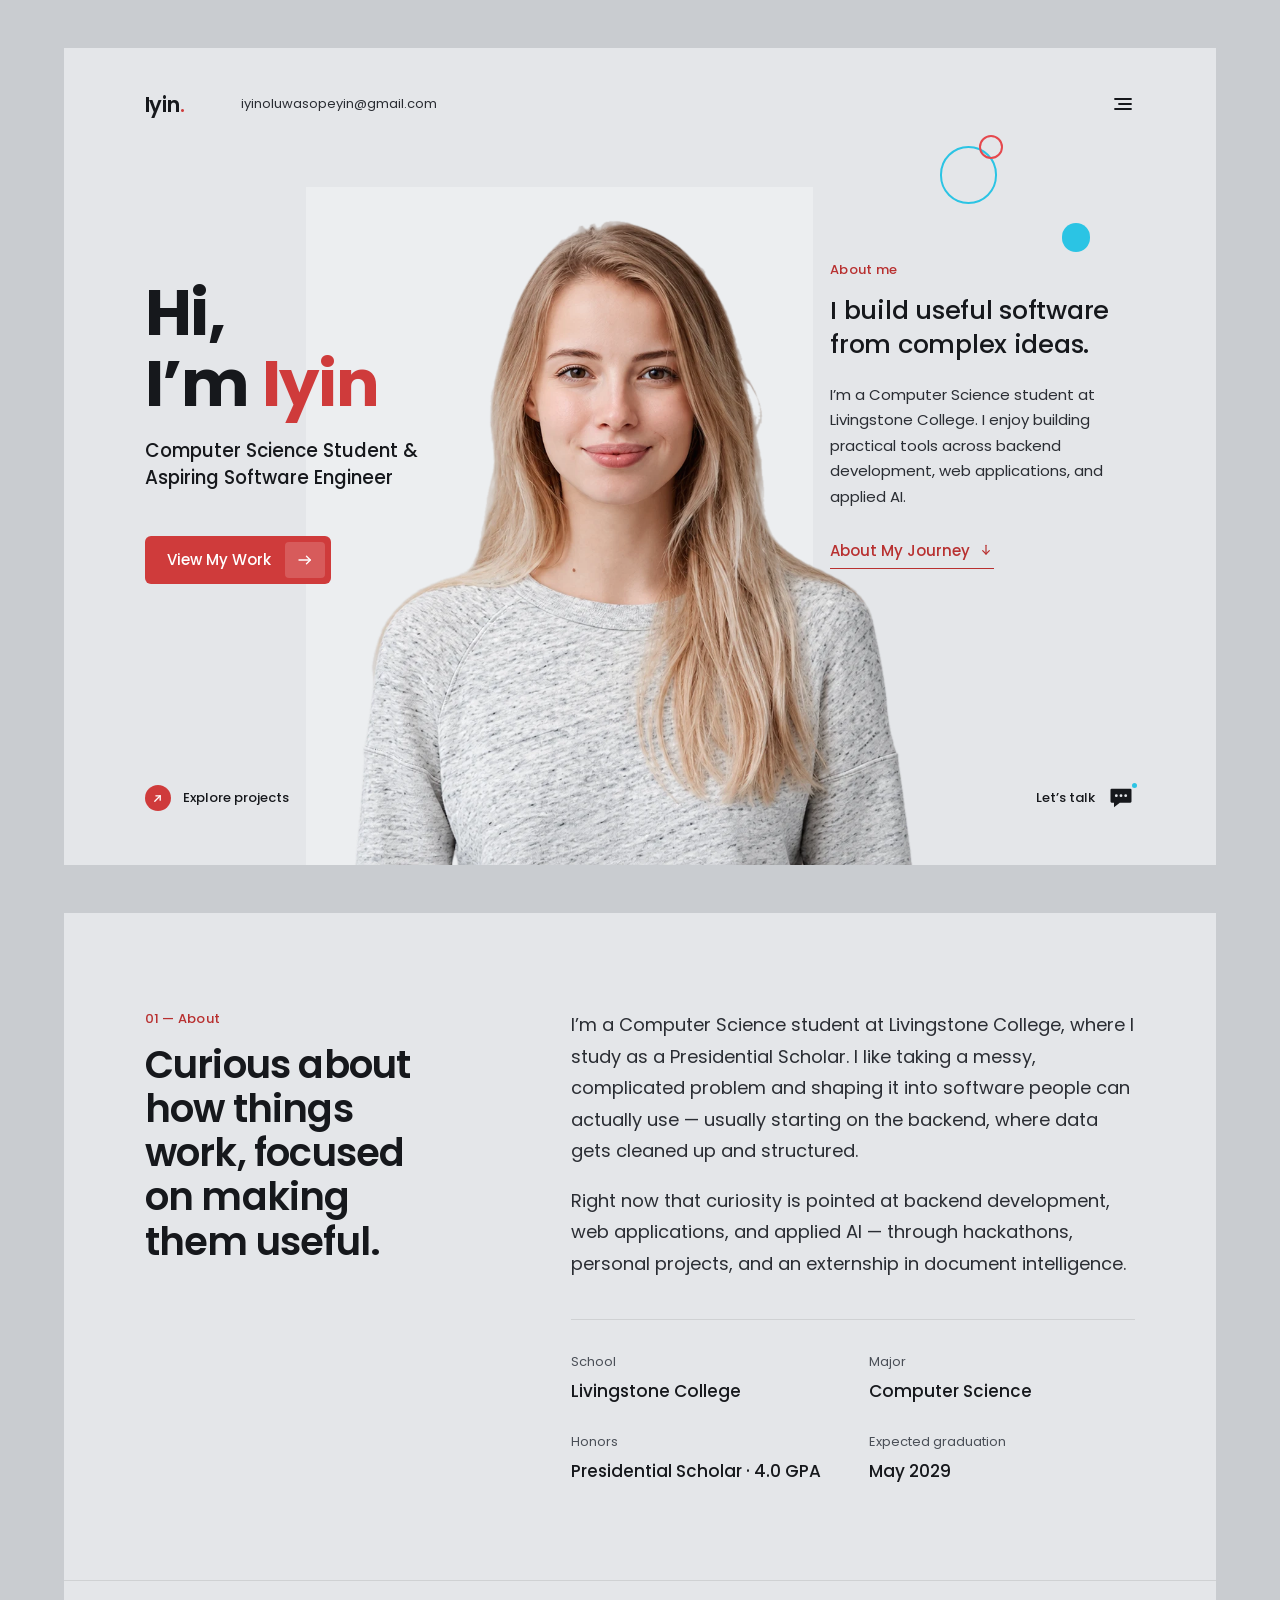
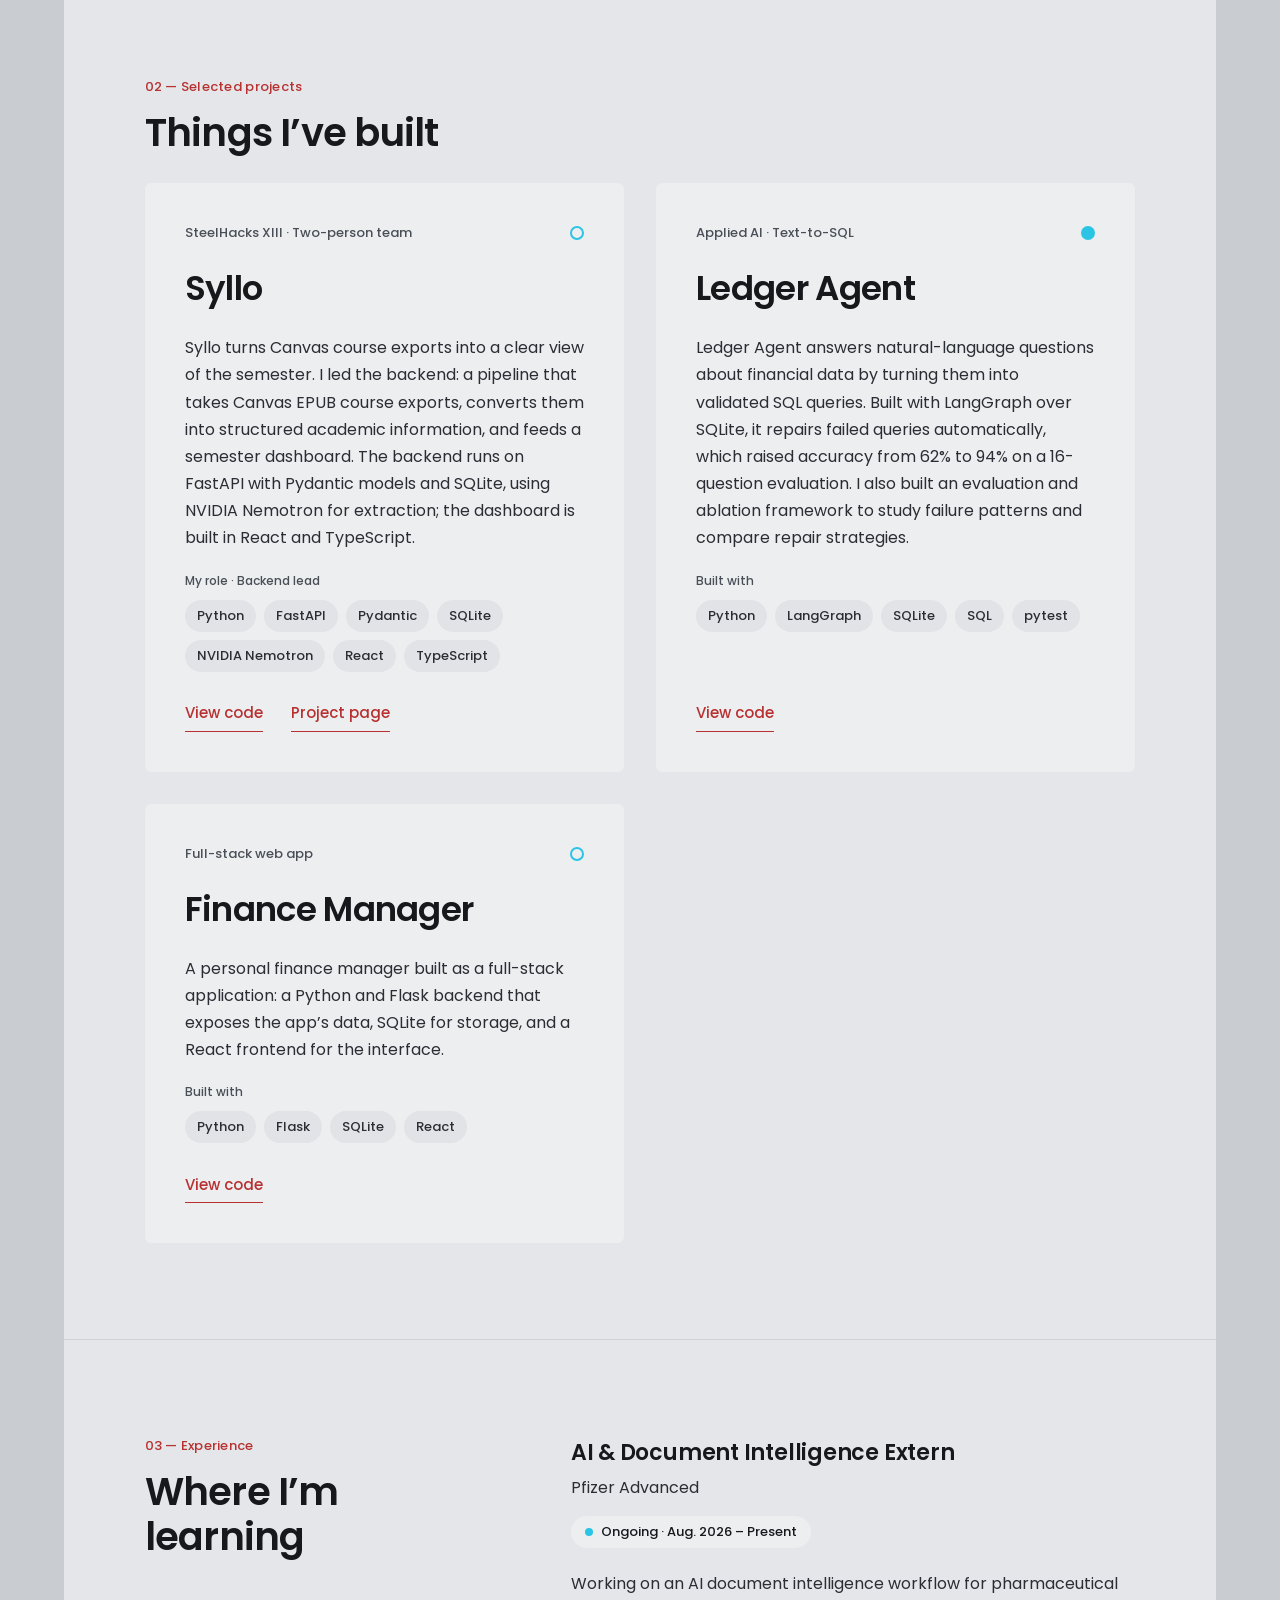
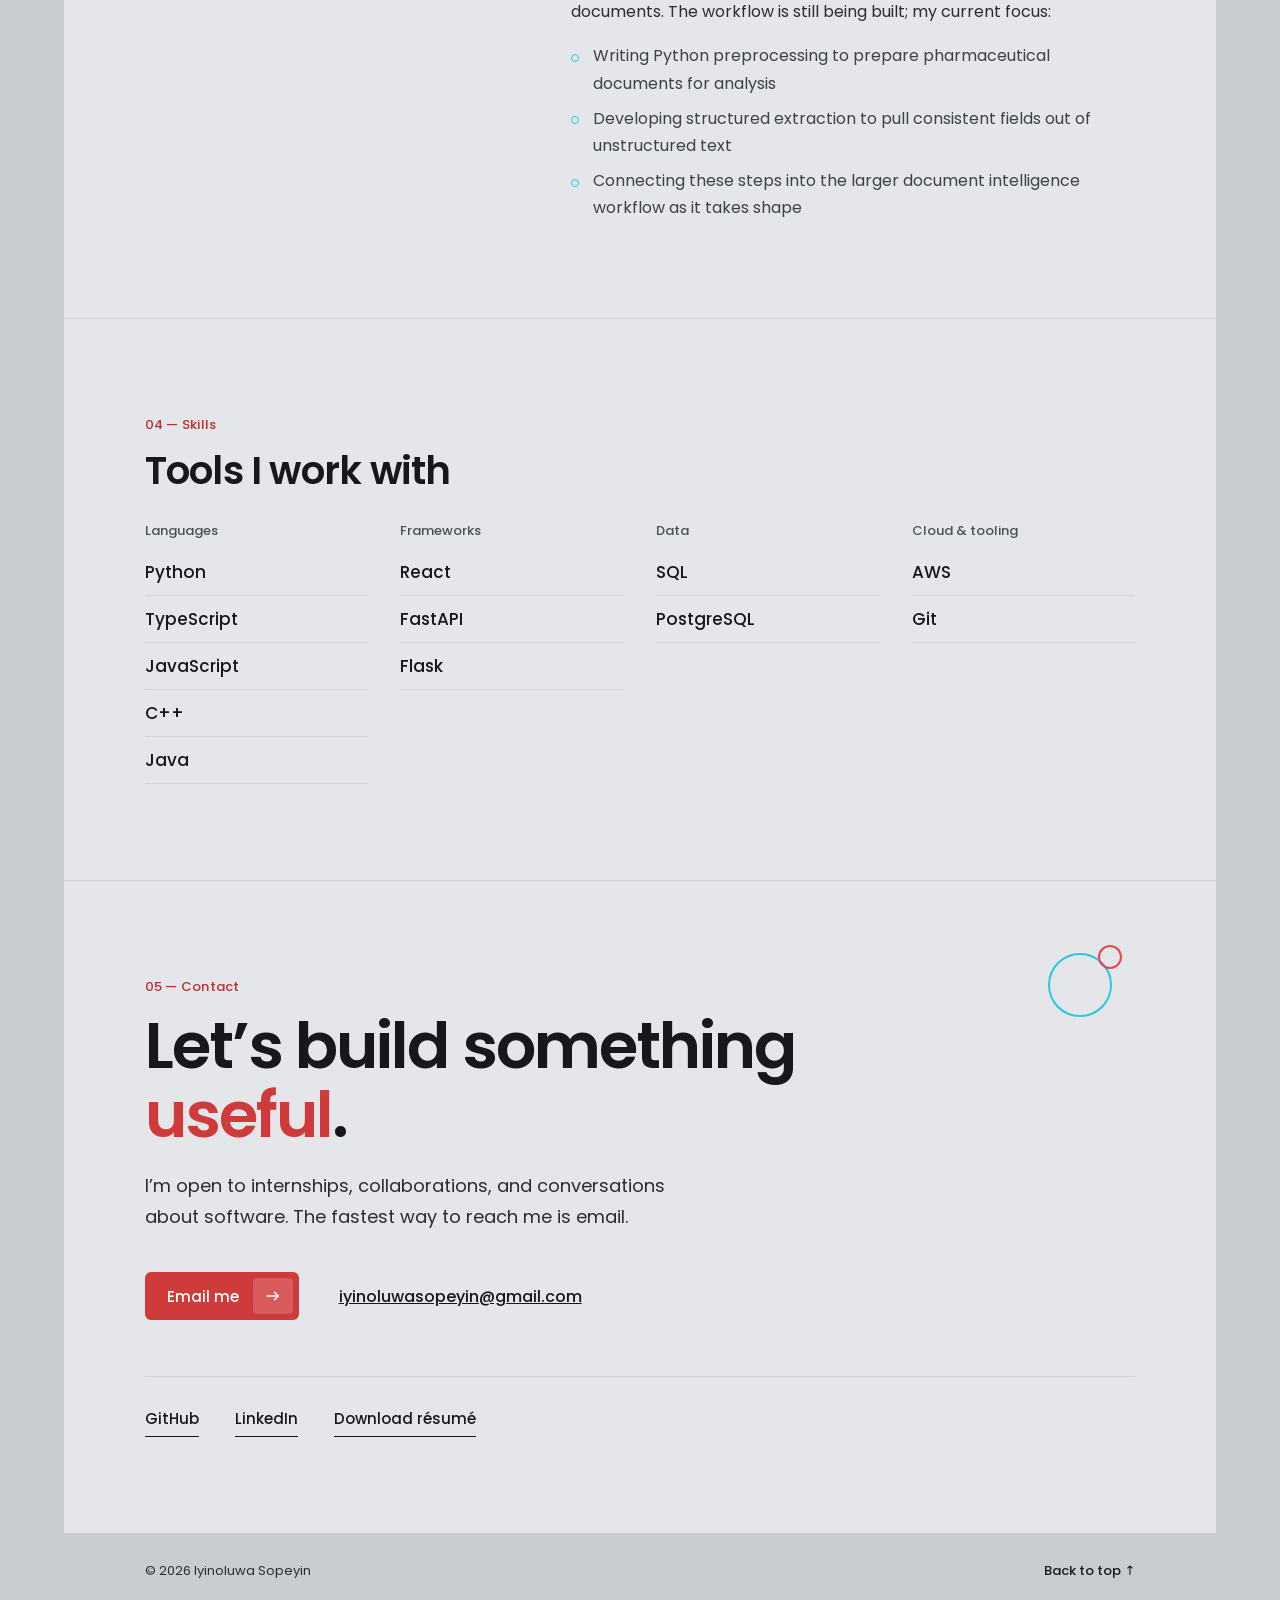
==== index.html @ 6eb04d96 "Add résumé, LinkedIn link and Ledger Agent project - Link the résumé download and LinkedIn profile -" ====
<!doctype html>
<html lang="en">
<head>
<meta charset="utf-8">
<meta name="viewport" content="width=device-width, initial-scale=1">
<title>Iyin Sopeyin — Portfolio</title>
<meta name="description" content="Iyin Sopeyin — Computer Science student and aspiring software engineer.">
<link rel="preconnect" href="https://fonts.googleapis.com">
<link rel="preconnect" href="https://fonts.gstatic.com" crossorigin>
<link href="https://fonts.googleapis.com/css2?family=Poppins:wght@400;500;600;700&amp;family=Playfair+Display:wght@700&amp;display=swap" rel="stylesheet">
<link rel="stylesheet" href="css/styles.css">
<script src="js/main.js" defer></script>
</head>
<body>
<div class="pf">

<header class="sheet hero" id="top">
  <div class="panel" aria-hidden="true"></div>
  <span class="deco d1" aria-hidden="true"></span>
  <span class="deco d2" aria-hidden="true"></span>
  <span class="deco d3" aria-hidden="true"></span>

  <nav class="topbar" aria-label="Primary">
    <a class="logo" href="#top">Iyin<span class="accent">.</span></a>
    <a class="email" href="mailto:iyinoluwasopeyin@gmail.com">iyinoluwasopeyin@gmail.com</a>
    <div class="spacer"></div>
    <button class="iconbtn" type="button" aria-label="Open menu" aria-expanded="false" aria-controls="site-menu">
      <svg class="icon-open" width="24" height="24" viewBox="0 0 24 24" fill="none" stroke="currentColor" stroke-width="1.8" stroke-linecap="round" aria-hidden="true"><path d="M4 7h16"></path><path d="M8 12h12"></path><path d="M4 17h16"></path></svg>
      <svg class="icon-close" hidden width="24" height="24" viewBox="0 0 24 24" fill="none" stroke="currentColor" stroke-width="1.8" stroke-linecap="round" aria-hidden="true"><path d="M6 6l12 12"></path><path d="M18 6L6 18"></path></svg>
    </button>
  </nav>

  <div class="menu" id="site-menu" hidden>
    <a href="#about">About <span class="menu-num">01</span></a>
    <a href="#projects">Projects <span class="menu-num">02</span></a>
    <a href="#experience">Experience <span class="menu-num">03</span></a>
    <a href="#skills">Skills <span class="menu-num">04</span></a>
    <a href="#contact">Contact <span class="menu-num">05</span></a>
  </div>

  <div class="h-left">
    <h1 class="greeting">
      <span>Hi,</span>
      <span>I’m <span class="accent">Iyin</span></span>
    </h1>
    <p class="tagline">Computer Science Student &amp; Aspiring Software Engineer</p>
    <a class="btn hero-cta" href="#projects">View My Work<span class="arr" aria-hidden="true"><svg width="18" height="18" viewBox="0 0 24 24" fill="none" stroke="currentColor" stroke-width="1.8" stroke-linecap="round" stroke-linejoin="round"><path d="M4 12h15"></path><path d="M14 7l5 5-5 5"></path></svg></span></a>
  </div>

  <div class="h-portrait">
    <img src="images/portrait.webp" alt="Portrait of Iyin Sopeyin, smiling, with long hair, wearing a light gray sweater" width="911" height="1053">
  </div>

  <div class="h-right">
    <p class="eyebrow">About me</p>
    <h2 class="intro-title">I build useful software from complex ideas.</h2>
    <p class="intro-text">I’m a Computer Science student at Livingstone College. I enjoy building practical tools across backend development, web applications, and applied AI.</p>
    <a class="tlink red intro-link" href="#about">About My Journey<svg width="16" height="16" viewBox="0 0 24 24" fill="none" stroke="currentColor" stroke-width="1.8" stroke-linecap="round" stroke-linejoin="round" aria-hidden="true"><path d="M12 5v13"></path><path d="M7 13l5 5 5-5"></path></svg></a>
  </div>

  <div class="h-foot">
    <a class="mini" href="#projects">
      <span class="mini-badge" aria-hidden="true"><svg width="13" height="13" viewBox="0 0 24 24" fill="none" stroke="currentColor" stroke-width="2.4" stroke-linecap="round" stroke-linejoin="round"><path d="M7 17L17 7"></path><path d="M9 7h8v8"></path></svg></span>
      <span class="lbl">Explore projects</span>
    </a>
    <a class="mini" href="#contact">
      <span class="lbl">Let’s talk</span>
      <span class="chat-icon" aria-hidden="true"><svg width="28" height="28" viewBox="0 0 24 24" fill="currentColor"><path d="M4 4h16a1 1 0 0 1 1 1v10a1 1 0 0 1-1 1h-9l-5 4v-4H4a1 1 0 0 1-1-1V5a1 1 0 0 1 1-1z"></path><circle cx="8" cy="10" r="1.2" fill="#E4E6E9"></circle><circle cx="12" cy="10" r="1.2" fill="#E4E6E9"></circle><circle cx="16" cy="10" r="1.2" fill="#E4E6E9"></circle></svg><span class="chat-dot"></span></span>
    </a>
  </div>
</header>

<main class="sheet content">

  <section class="sec" id="about" aria-labelledby="about-h">
    <div class="sec-head">
      <p class="eyebrow">01 — About</p>
      <h2 class="sec-title" id="about-h">Curious about how things work, focused on making them useful.</h2>
    </div>
    <div class="sec-body">
      <p class="lead">I’m a Computer Science student at Livingstone College, where I study as a Presidential Scholar. I like taking a messy, complicated problem and shaping it into software people can actually use — usually starting on the backend, where data gets cleaned up and structured.</p>
      <p class="lead">Right now that curiosity is pointed at backend development, web applications, and applied AI — through hackathons, personal projects, and an externship in document intelligence.</p>
      <div class="facts">
        <div>
          <p class="fact-label">School</p>
          <p class="fact-value">Livingstone College</p>
        </div>
        <div>
          <p class="fact-label">Major</p>
          <p class="fact-value">Computer Science</p>
        </div>
        <div>
          <p class="fact-label">Honors</p>
          <p class="fact-value">Presidential Scholar · 4.0 GPA</p>
        </div>
        <div>
          <p class="fact-label">Expected graduation</p>
          <p class="fact-value">May 2029</p>
        </div>
      </div>
    </div>
  </section>

  <section class="sec" id="projects" aria-labelledby="projects-h">
    <div class="sec-head">
      <p class="eyebrow">02 — Selected projects</p>
      <h2 class="sec-title" id="projects-h">Things I’ve built</h2>
    </div>
    <div class="sec-wide projects">
      <article class="proj">
        <div class="proj-meta">
          <p class="label">SteelHacks XIII · Two-person team</p>
          <span class="dot ring" aria-hidden="true"></span>
        </div>
        <h3 class="proj-title">Syllo</h3>
        <p class="proj-text">Syllo turns Canvas course exports into a clear view of the semester. I led the backend: a pipeline that takes Canvas EPUB course exports, converts them into structured academic information, and feeds a semester dashboard. The backend runs on FastAPI with Pydantic models and SQLite, using NVIDIA Nemotron for extraction; the dashboard is built in React and TypeScript.</p>
        <div>
          <p class="stack-label">My role · Backend lead</p>
          <ul class="stack" aria-label="Syllo tech stack">
            <li>Python</li><li>FastAPI</li><li>Pydantic</li><li>SQLite</li><li>NVIDIA Nemotron</li><li>React</li><li>TypeScript</li>
          </ul>
        </div>
        <div class="proj-links">
          <a class="tlink red" href="#add-syllo-repo-url">View code</a>
          <a class="tlink red" href="#add-syllo-demo-url">Project page</a>
        </div>
      </article>

      <article class="proj">
        <div class="proj-meta">
          <p class="label">Applied AI · Text-to-SQL</p>
          <span class="dot fill" aria-hidden="true"></span>
        </div>
        <h3 class="proj-title">Ledger Agent</h3>
        <p class="proj-text">Ledger Agent answers natural-language questions about financial data by turning them into validated SQL queries. Built with LangGraph over SQLite, it repairs failed queries automatically, which raised accuracy from 62% to 94% on a 16-question evaluation. I also built an evaluation and ablation framework to study failure patterns and compare repair strategies.</p>
        <div>
          <p class="stack-label">Built with</p>
          <ul class="stack" aria-label="Ledger Agent tech stack">
            <li>Python</li><li>LangGraph</li><li>SQLite</li><li>SQL</li><li>pytest</li>
          </ul>
        </div>
        <div class="proj-links">
          <a class="tlink red" href="https://github.com/IyinoluwaS/ledger-agent">View code</a>
        </div>
      </article>

      <article class="proj">
        <div class="proj-meta">
          <p class="label">Full-stack web app</p>
          <span class="dot ring" aria-hidden="true"></span>
        </div>
        <h3 class="proj-title">Finance Manager</h3>
        <p class="proj-text">A personal finance manager built as a full-stack application: a Python and Flask backend that exposes the app’s data, SQLite for storage, and a React frontend for the interface.</p>
        <div>
          <p class="stack-label">Built with</p>
          <ul class="stack" aria-label="Finance Manager tech stack">
            <li>Python</li><li>Flask</li><li>SQLite</li><li>React</li>
          </ul>
        </div>
        <div class="proj-links">
          <a class="tlink red" href="#add-finance-repo-url">View code</a>
        </div>
      </article>
    </div>
  </section>

  <section class="sec" id="experience" aria-labelledby="xp-h">
    <div class="sec-head">
      <p class="eyebrow">03 — Experience</p>
      <h2 class="sec-title" id="xp-h">Where I’m learning</h2>
    </div>
    <div class="sec-body">
      <div class="job">
        <div>
          <h3 class="job-title">AI &amp; Document Intelligence Extern</h3>
          <p class="job-company">Pfizer Advanced</p>
        </div>
        <p class="status"><span class="status-dot" aria-hidden="true"></span>Ongoing · Aug. 2026 – Present</p>
      </div>
      <p class="job-text">Working on an AI document intelligence workflow for pharmaceutical documents. The workflow is still being built; my current focus:</p>
      <ul class="xp">
        <li>Writing Python preprocessing to prepare pharmaceutical documents for analysis</li>
        <li>Developing structured extraction to pull consistent fields out of unstructured text</li>
        <li>Connecting these steps into the larger document intelligence workflow as it takes shape</li>
      </ul>
    </div>
  </section>

  <section class="sec" id="skills" aria-labelledby="skills-h">
    <div class="sec-head">
      <p class="eyebrow">04 — Skills</p>
      <h2 class="sec-title" id="skills-h">Tools I work with</h2>
    </div>
    <div class="sec-wide skills">
      <div>
        <p class="label">Languages</p>
        <ul><li>Python</li><li>TypeScript</li><li>JavaScript</li><li>C++</li><li>Java</li></ul>
      </div>
      <div>
        <p class="label">Frameworks</p>
        <ul><li>React</li><li>FastAPI</li><li>Flask</li></ul>
      </div>
      <div>
        <p class="label">Data</p>
        <ul><li>SQL</li><li>PostgreSQL</li></ul>
      </div>
      <div>
        <p class="label">Cloud &amp; tooling</p>
        <ul><li>AWS</li><li>Git</li></ul>
      </div>
    </div>
  </section>

  <section class="sec contact" id="contact" aria-labelledby="contact-h">
    <span class="contact-ring" aria-hidden="true"></span>
    <span class="contact-ring-small" aria-hidden="true"></span>
    <div class="sec-wide">
      <p class="eyebrow">05 — Contact</p>
      <h2 class="contact-title" id="contact-h">Let’s build something <span class="accent">useful</span>.</h2>
      <p class="contact-text">I’m open to internships, collaborations, and conversations about software. The fastest way to reach me is email.</p>
      <div class="contact-actions">
        <a class="btn" href="mailto:iyinoluwasopeyin@gmail.com">Email me<span class="arr" aria-hidden="true"><svg width="18" height="18" viewBox="0 0 24 24" fill="none" stroke="currentColor" stroke-width="1.8" stroke-linecap="round" stroke-linejoin="round"><path d="M4 12h15"></path><path d="M14 7l5 5-5 5"></path></svg></span></a>
        <a class="contact-email" href="mailto:iyinoluwasopeyin@gmail.com">iyinoluwasopeyin@gmail.com</a>
      </div>
      <div class="socials">
        <a class="tlink" href="https://github.com/IyinoluwaS">GitHub</a>
        <a class="tlink" href="https://www.linkedin.com/in/iyinoluwa-sopeyin/">LinkedIn</a>
        <a class="tlink" href="files/Iyinoluwa-Sopeyin-Resume.pdf" download="Iyinoluwa-Sopeyin-Resume.pdf">Download résumé</a>
      </div>
    </div>
  </section>
</main>

<footer class="site-footer">
  <p>© 2026 Iyinoluwa Sopeyin</p>
  <a href="#top">Back to top ↑</a>
</footer>

</div>
</body>
</html>
---- css/styles.css ----
/* ==========================================================================
   Colors
   ========================================================================== */
:root{
  --ink:#16181C;          /* headings, main text */
  --ink-soft:#2A2D33;     /* body copy */
  --ink-xp:#3D4148;       /* experience bullet text */
  --muted:#4A4F57;        /* small labels */
  --faint:#6A6F77;        /* menu numbers */
  --accent:#CF3B3B;       /* buttons, highlighted words */
  --accent-dark:#B83030;  /* text links, eyebrows, focus ring */
  --cyan:#2BC4E4;         /* decorative circles */
  --coral:#E5484D;        /* decorative circles */
  --page:#C9CCD0;         /* behind the sheets */
  --sheet:#E4E6E9;        /* main card background */
  --panel:#ECEEF0;        /* project cards, hero panel */
  --menu-bg:#F5F6F7;
  --chip:#E1E3E6;
  --line:rgba(22,24,28,.1);
}

/* ==========================================================================
   Base
   ========================================================================== */
body{margin:0;background:var(--page)}
html{scroll-behavior:smooth}
*,*::before,*::after{box-sizing:border-box}
a{color:var(--ink)}
a:hover{color:var(--accent-dark)}
:focus-visible{outline:2px solid var(--accent-dark);outline-offset:4px;border-radius:2px}
[id]{scroll-margin-top:24px}
h1,h2,h3,p,ul{margin:0}
ul{padding:0;list-style:none}
[hidden]{display:none !important}

.pf{font-family:'Poppins',system-ui,sans-serif;color:var(--ink);padding:48px 64px 64px;-webkit-font-smoothing:antialiased}
.sheet{background:var(--sheet);max-width:1440px;margin:0 auto}
.accent{color:var(--accent)}

/* ==========================================================================
   Hero
   ========================================================================== */
.hero{position:relative;overflow:hidden;aspect-ratio:1.41/1;min-height:700px;max-height:900px}
.topbar{position:absolute;top:0;left:0;right:0;z-index:4;display:flex;align-items:center;gap:56px;padding:34px 7% 0}
.logo{text-decoration:none;font-size:21px;font-weight:600;letter-spacing:-0.01em;color:var(--ink)}
.email{font-size:13px;text-decoration:none;color:var(--ink-soft)}
.spacer{flex-grow:1}
.panel{position:absolute;left:21%;width:44%;top:17%;bottom:0;background:var(--panel)}
.h-left{position:absolute;left:7%;top:28%;width:27%;z-index:2}
.h-portrait{position:absolute;bottom:0;left:47.5%;transform:translateX(-46%);height:79%;aspect-ratio:911/1053;z-index:1}
.h-portrait img{display:block;width:100%;height:100%;object-fit:contain;object-position:bottom}
.h-right{position:absolute;left:66.5%;top:26%;width:26.5%;z-index:2}
.h-foot{position:absolute;left:7%;right:7%;bottom:5.5%;z-index:3;display:flex;justify-content:space-between;align-items:center;pointer-events:none}
.h-foot a{pointer-events:auto}
.deco{position:absolute;border-radius:50%;pointer-events:none}
.d1{left:76%;top:12%;width:5%;aspect-ratio:1;border:2px solid var(--cyan)}
.d2{left:79.4%;top:10.6%;width:2.1%;aspect-ratio:1;border:2px solid var(--coral)}
.d3{left:86.6%;top:21.4%;width:2.5%;aspect-ratio:1;background:var(--cyan)}

.greeting{font-family:'Poppins',system-ui,sans-serif;font-weight:700;font-size:clamp(46px,5vw,72px);line-height:1.12;letter-spacing:-0.02em;color:var(--ink)}
.greeting > span{display:block}
.tagline{margin-top:18px;font-size:clamp(17px,1.45vw,21px);font-weight:500;line-height:1.45;color:var(--ink);max-width:340px}
.hero-cta{margin-top:44px}
.intro-title{margin-top:14px;font-size:clamp(22px,2vw,28px);font-weight:500;line-height:1.32;letter-spacing:-0.01em;color:var(--ink)}
.intro-text{margin-top:20px;font-size:15px;line-height:1.7;color:var(--ink-soft)}
.intro-link{margin-top:28px}

/* "Explore projects" / "Let's talk" icons */
.mini-badge{display:inline-flex;align-items:center;justify-content:center;width:26px;height:26px;border-radius:50%;background:var(--accent);color:#FFFFFF}
.chat-icon{position:relative;display:inline-flex;color:var(--ink)}
.chat-dot{position:absolute;top:-3px;right:-4px;width:9px;height:9px;border-radius:50%;background:var(--cyan);border:2px solid var(--sheet)}

/* ==========================================================================
   Buttons and links
   ========================================================================== */
.btn{display:inline-flex;align-items:center;gap:14px;text-decoration:none;color:#FFFFFF;background:var(--accent);border-radius:6px;padding:6px 6px 6px 22px;min-height:48px;font-weight:500;font-size:15px;transition:background-color .2s ease,transform .2s ease}
.btn:hover{color:#FFFFFF;filter:brightness(.92)}
.btn .arr{display:inline-flex;align-items:center;justify-content:center;width:40px;height:36px;border-radius:4px;background:rgba(255,255,255,.16);transition:transform .2s ease}
.btn:hover .arr{transform:translateX(3px)}
.tlink{display:inline-flex;align-items:center;gap:8px;text-decoration:none;font-weight:500;font-size:15px;padding-bottom:5px;border-bottom:1.5px solid currentColor;min-height:32px}
.tlink:hover{color:var(--ink)}
.tlink.red,.tlink.red:hover{color:var(--accent-dark)}
.mini{display:inline-flex;align-items:center;gap:12px;text-decoration:none;font-size:13px;font-weight:500;min-height:44px}
.mini:hover .lbl{text-decoration:underline;text-underline-offset:4px}

/* ==========================================================================
   Menu
   ========================================================================== */
.iconbtn{display:inline-flex;align-items:center;justify-content:center;width:44px;height:44px;margin-right:-10px;border:0;background:transparent;color:var(--ink);cursor:pointer;border-radius:4px}
.iconbtn:hover{background:rgba(22,24,28,.06)}
.menu{position:absolute;z-index:6;top:84px;right:7%;width:248px;background:var(--menu-bg);border-radius:8px;box-shadow:0 18px 40px -18px rgba(22,24,28,.35);padding:12px}
.menu a{display:flex;justify-content:space-between;align-items:center;padding:11px 12px;border-radius:5px;text-decoration:none;font-size:15px;font-weight:500}
.menu a:hover{background:var(--sheet);color:var(--ink)}
.menu-num{font-size:12px;color:var(--faint)}

/* ==========================================================================
   Sections
   ========================================================================== */
.content{margin-top:48px}
.sec{display:grid;grid-template-columns:repeat(12,minmax(0,1fr));column-gap:32px;row-gap:28px;padding:96px 7%;border-top:1px solid var(--line)}
.sec:first-child{border-top:0}
.sec-head{grid-column:1 / span 4}
.sec-body{grid-column:6 / span 7}
.sec-wide{grid-column:1 / -1}
.eyebrow{font-size:13px;font-weight:500;letter-spacing:.02em;color:var(--accent-dark)}
.sec-title{margin-top:14px;font-size:clamp(30px,3vw,42px);font-weight:600;line-height:1.15;letter-spacing:-0.02em}
.label{font-size:13px;font-weight:500;color:var(--muted)}
.lead{font-size:18px;line-height:1.75;color:var(--ink-soft)}
.lead + .lead{margin-top:18px}
.dot{width:14px;height:14px;border-radius:50%}
.dot.ring{border:2px solid var(--cyan)}
.dot.fill{background:var(--cyan)}

/* About */
.facts{display:grid;grid-template-columns:repeat(2,minmax(0,1fr));gap:28px 32px;margin-top:40px;padding-top:32px;border-top:1px solid var(--line)}
.fact-label{font-size:13px;color:var(--muted)}
.fact-value{margin-top:6px;font-size:17px;font-weight:500}

/* Projects */
.projects{display:grid;grid-template-columns:repeat(2,minmax(0,1fr));gap:32px}
.proj{background:var(--panel);border-radius:6px;padding:40px;display:flex;flex-direction:column;gap:20px}
.proj-meta{display:flex;justify-content:space-between;align-items:center;gap:16px}
.proj-title{font-size:34px;font-weight:600;letter-spacing:-0.02em}
.proj-text{font-size:16px;line-height:1.7;color:var(--ink-soft)}
.stack-label{font-size:12px;font-weight:500;color:var(--muted);margin-bottom:10px}
.stack{display:flex;flex-wrap:wrap;gap:8px}
.stack li{font-size:13px;font-weight:500;padding:6px 12px;border-radius:999px;background:var(--chip);color:var(--ink-soft)}
.proj-links{display:flex;gap:28px;flex-wrap:wrap;margin-top:auto;padding-top:8px}

/* Experience */
.job{display:flex;justify-content:space-between;align-items:flex-start;gap:16px;flex-wrap:wrap}
.job-title{font-size:22px;font-weight:600;letter-spacing:-0.01em}
.job-company{margin-top:6px;font-size:16px;color:var(--ink-soft)}
.status{display:inline-flex;align-items:center;gap:8px;font-size:13px;font-weight:500;color:var(--ink);background:var(--panel);padding:6px 14px;border-radius:999px}
.status-dot{width:8px;height:8px;border-radius:50%;background:var(--cyan)}
.job-text{margin-top:22px;font-size:16px;line-height:1.75;color:var(--ink-soft)}
.xp{margin-top:16px;display:flex;flex-direction:column;gap:8px}
.xp li{position:relative;padding-left:22px;font-size:16px;line-height:1.7;color:var(--ink-xp)}
.xp li::before{content:'';position:absolute;left:0;top:.72em;width:8px;height:8px;border-radius:50%;border:1.5px solid var(--cyan)}

/* Skills */
.skills{display:grid;grid-template-columns:repeat(4,minmax(0,1fr));gap:32px}
.skills .label{margin-bottom:8px}
.skills li{font-size:17px;font-weight:500;padding:10px 0;border-bottom:1px solid rgba(22,24,28,.08)}

/* Contact */
.contact{position:relative;overflow:hidden}
.contact-ring{position:absolute;right:9%;top:72px;width:64px;height:64px;border-radius:50%;border:2px solid var(--cyan)}
.contact-ring-small{position:absolute;right:8.2%;top:64px;width:24px;height:24px;border-radius:50%;border:2px solid var(--coral)}
.contact-title{margin-top:14px;font-size:clamp(36px,5vw,68px);font-weight:600;line-height:1.08;letter-spacing:-0.03em;max-width:820px}
.contact-text{margin-top:22px;font-size:18px;line-height:1.7;color:var(--ink-soft);max-width:560px}
.contact-actions{display:flex;flex-wrap:wrap;align-items:center;gap:20px 40px;margin-top:40px}
.contact-email{font-size:16px;font-weight:500}
.socials{display:flex;flex-wrap:wrap;gap:12px 36px;margin-top:56px;padding-top:28px;border-top:1px solid var(--line)}

/* Footer */
.site-footer{max-width:1440px;margin:0 auto;padding:28px 7% 0;display:flex;justify-content:space-between;flex-wrap:wrap;gap:12px;font-size:13px;color:var(--ink-soft)}
.site-footer a{text-decoration:none;font-weight:500}

/* ==========================================================================
   Reduced motion
   ========================================================================== */
@media (prefers-reduced-motion: reduce){
  html{scroll-behavior:auto}
  .btn,.btn .arr{transition:none}
  .btn:hover .arr{transform:none}
}

/* ==========================================================================
   Tablet and below
   ========================================================================== */
@media (max-width: 1023px){
  .pf{padding:24px 24px 40px}
  .hero{aspect-ratio:auto;min-height:0;max-height:none;display:flex;flex-direction:column;padding:0 6% 32px}
  .topbar{position:relative;padding:26px 0 0;gap:24px}
  .panel{display:none}
  .h-left,.h-right{position:relative;left:auto;top:auto;width:auto}
  .h-left{margin-top:56px;max-width:520px}
  .h-portrait{position:relative;left:auto;bottom:auto;transform:none;height:auto;width:min(100%,460px);margin:44px auto 0;padding-top:24px}
  .h-portrait::before{content:'';position:absolute;inset:14% 4% 0 4%;background:var(--panel);z-index:-1}
  .h-portrait img{height:auto}
  .h-right{margin-top:40px;max-width:520px}
  .h-foot{position:relative;left:auto;right:auto;bottom:auto;margin-top:40px;padding-top:12px;border-top:1px solid var(--line)}
  .d1{left:auto;right:12%;top:118px;width:46px}
  .d2{left:auto;right:10%;top:110px;width:18px}
  .d3{left:auto;right:6%;top:190px;width:20px}
  .menu{top:76px;right:6%}
  .sec{padding:72px 6%;column-gap:0}
  .sec-head,.sec-body{grid-column:1 / -1}
  .projects{grid-template-columns:minmax(0,1fr)}
  .skills{grid-template-columns:repeat(2,minmax(0,1fr))}
}

/* ==========================================================================
   Phone
   ========================================================================== */
@media (max-width: 560px){
  .pf{padding:12px 12px 28px}
  .hero{padding:0 20px 24px}
  .topbar .email{display:none}
  .h-left{margin-top:44px}
  .proj{padding:28px 22px}
  .facts{grid-template-columns:minmax(0,1fr)}
  .skills{grid-template-columns:minmax(0,1fr)}
  .sec{padding:60px 22px}
}
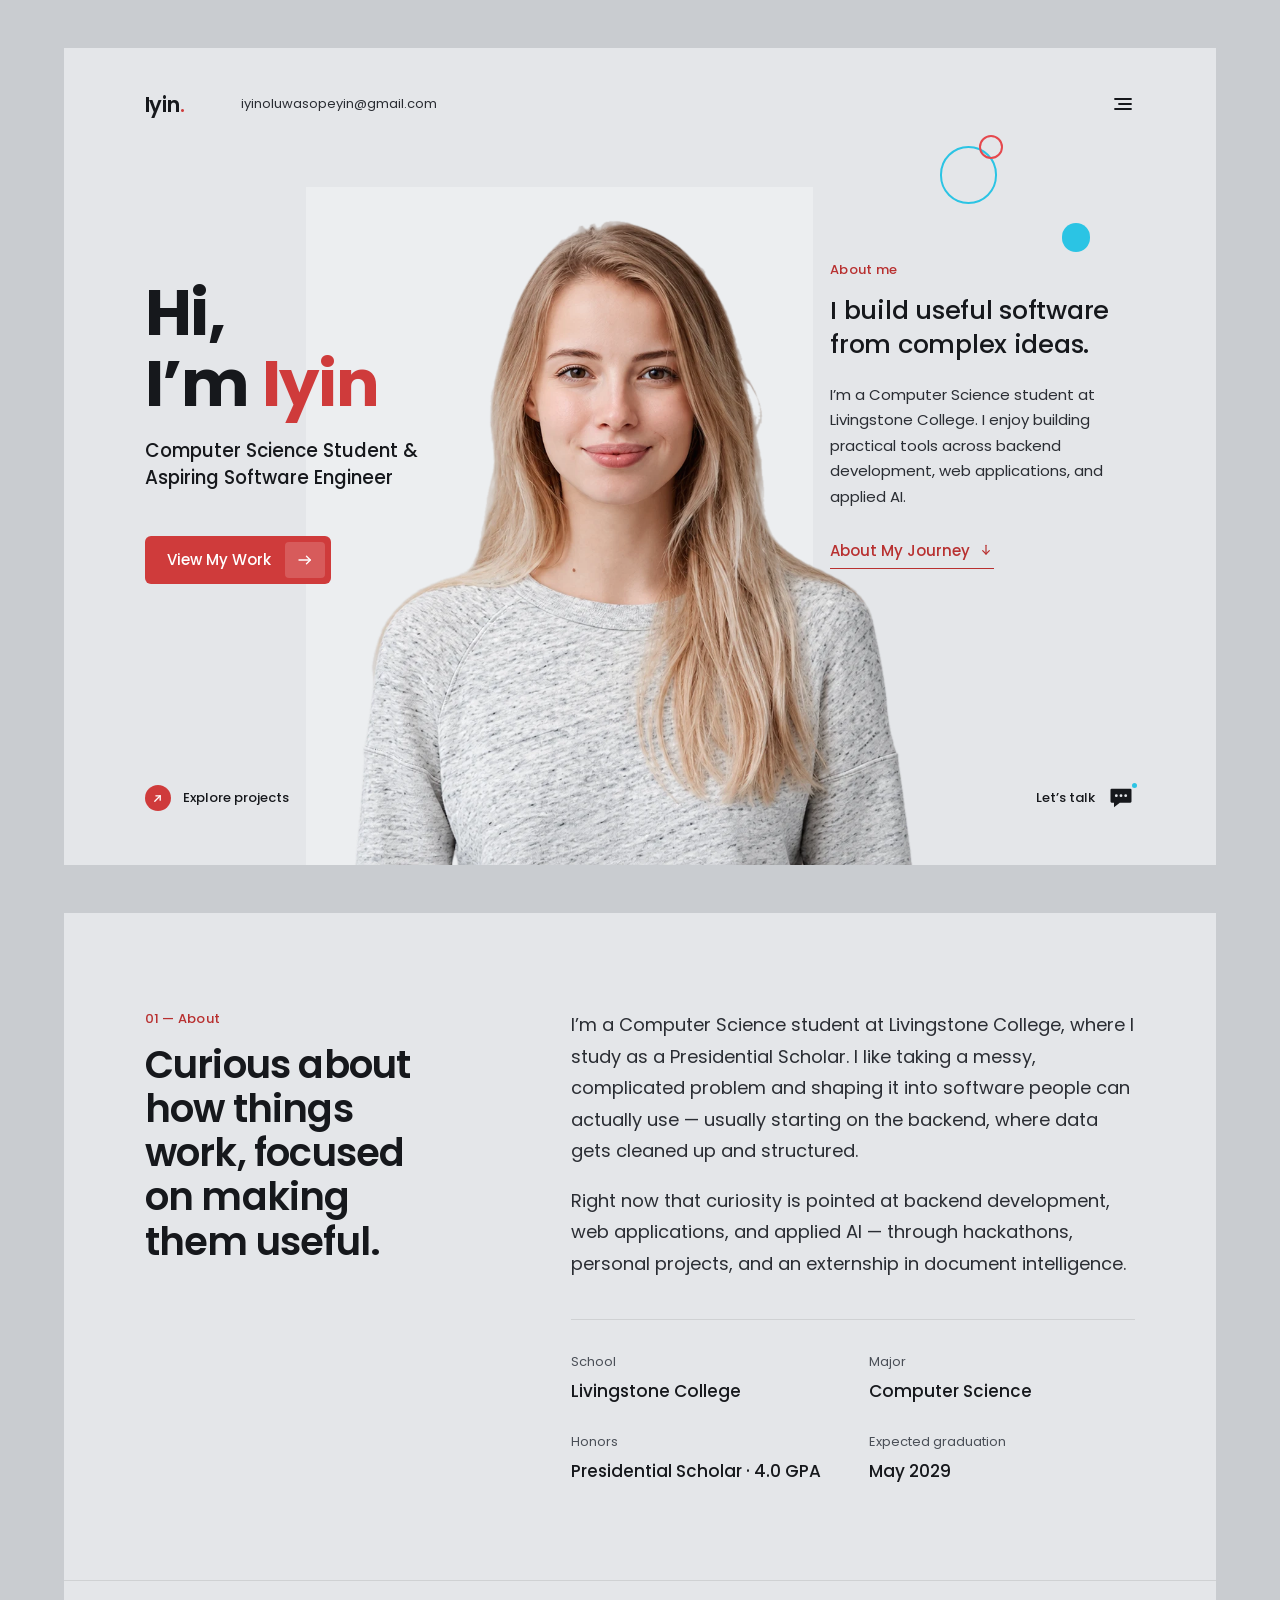
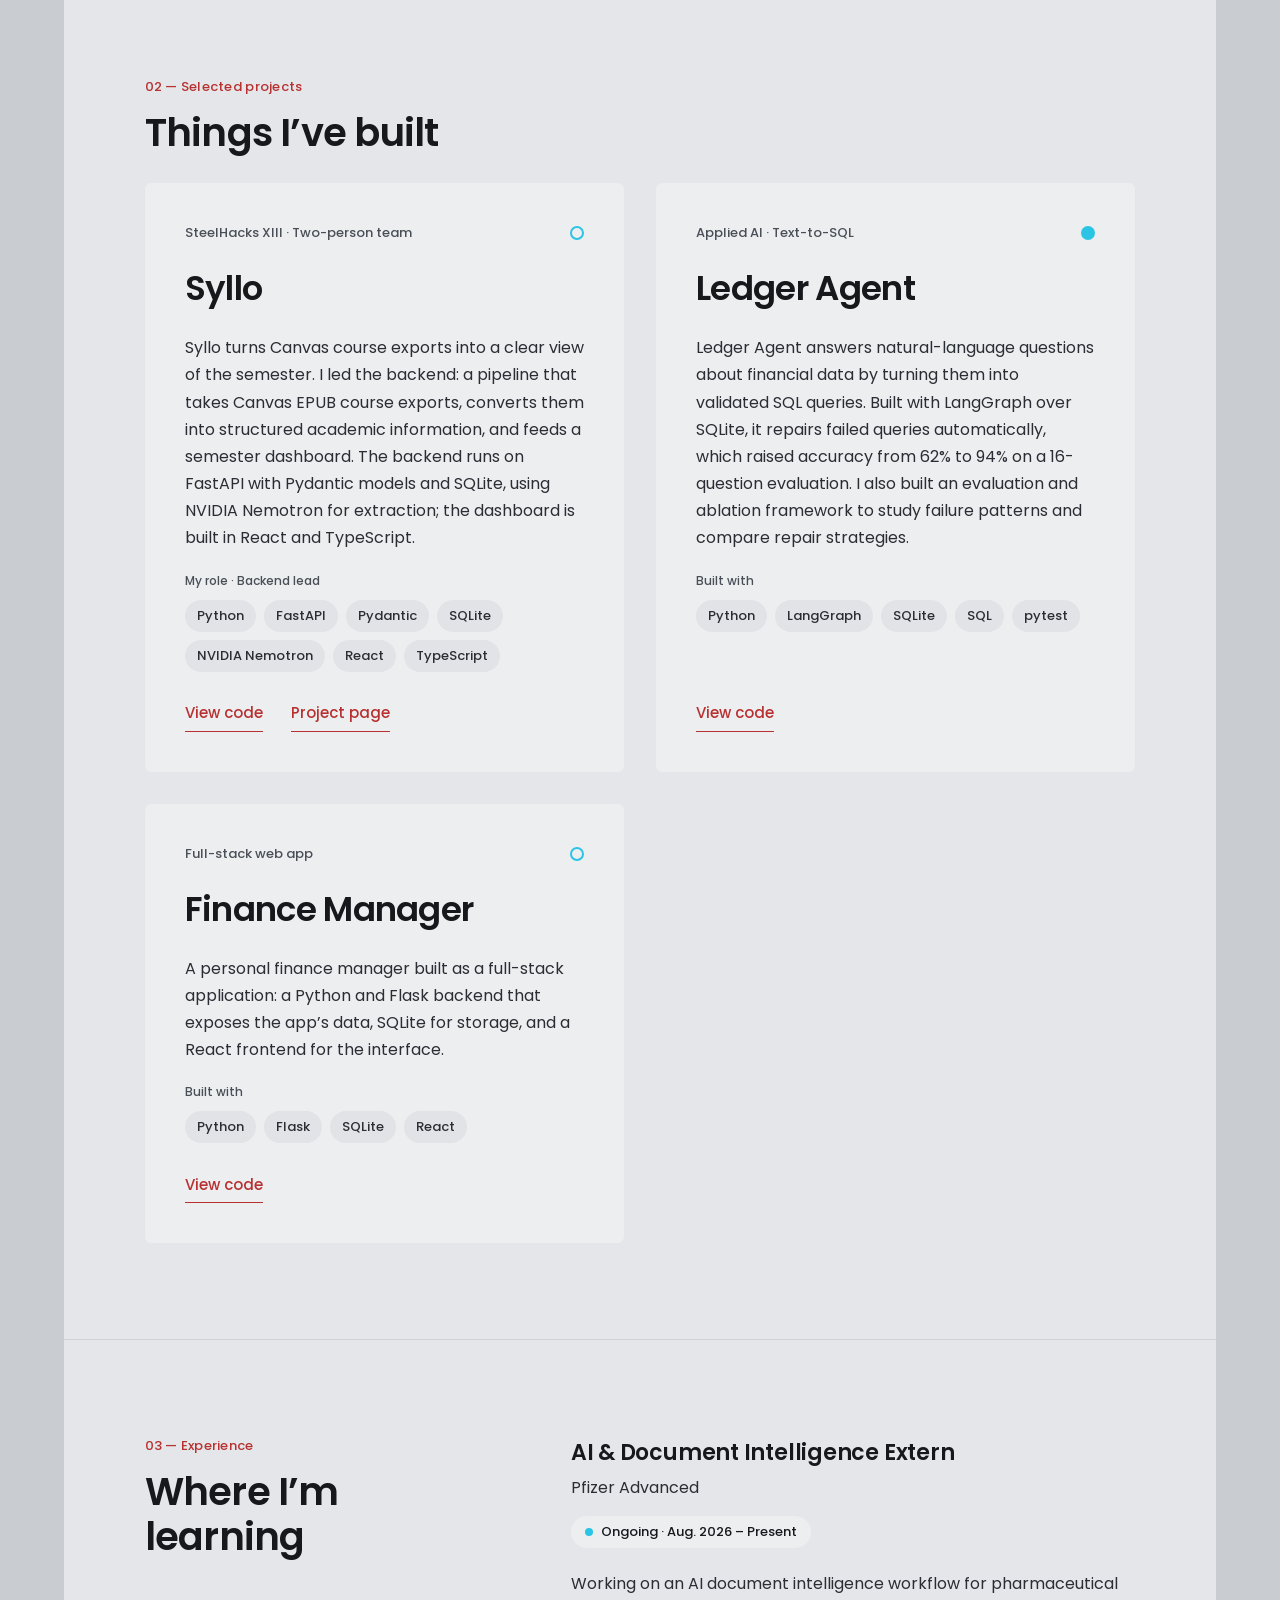
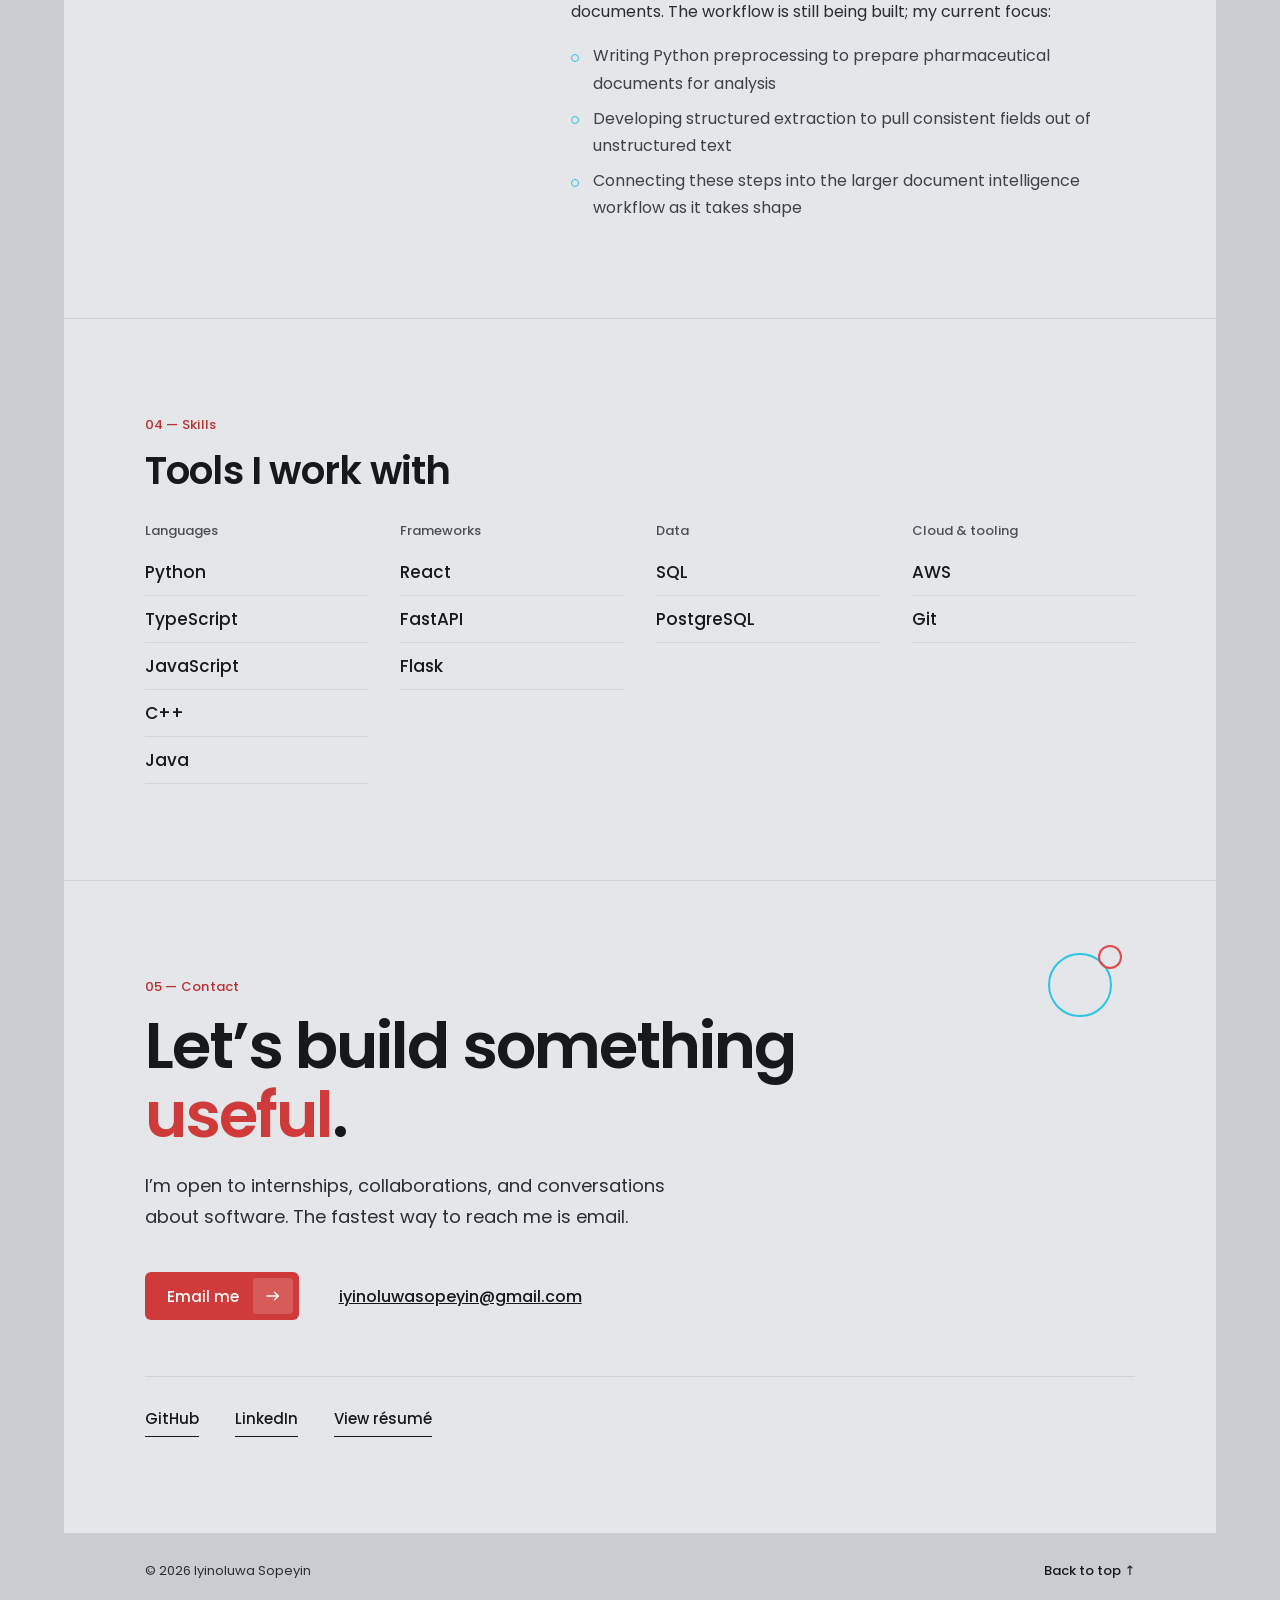
==== commit 7fa57534: "Rename résumé link to "View résumé" Co-Authored-By: Claude Opus 5.5 <noreply@anthropic.com>" ====
--- a/index.html
+++ b/index.html
@@ -225,7 +225,7 @@
       <div class="socials">
         <a class="tlink" href="https://github.com/IyinoluwaS">GitHub</a>
         <a class="tlink" href="https://www.linkedin.com/in/iyinoluwa-sopeyin/">LinkedIn</a>
-        <a class="tlink" href="files/Iyinoluwa-Sopeyin-Resume.pdf" download="Iyinoluwa-Sopeyin-Resume.pdf">Download résumé</a>
+        <a class="tlink" href="files/Iyinoluwa-Sopeyin-Resume.pdf" target="_blank" rel="noopener">View résumé</a>
       </div>
     </div>
   </section>
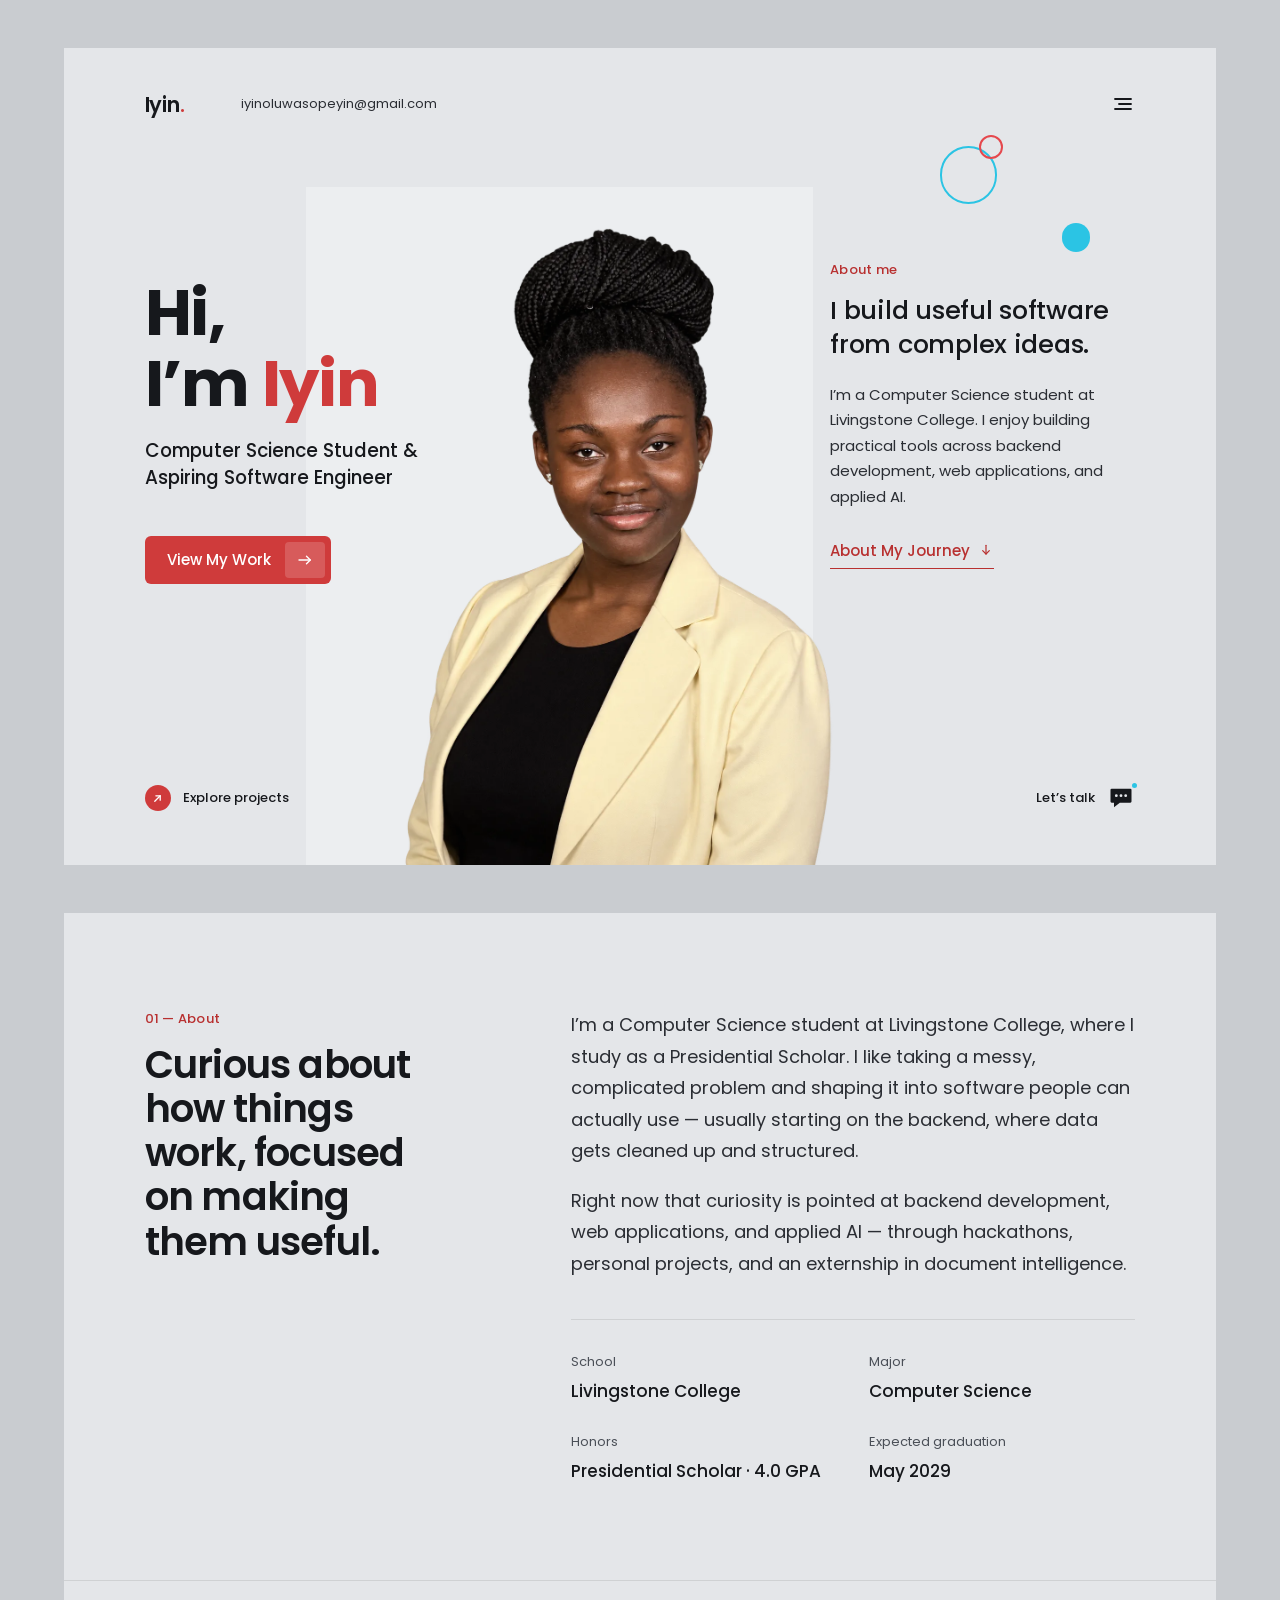
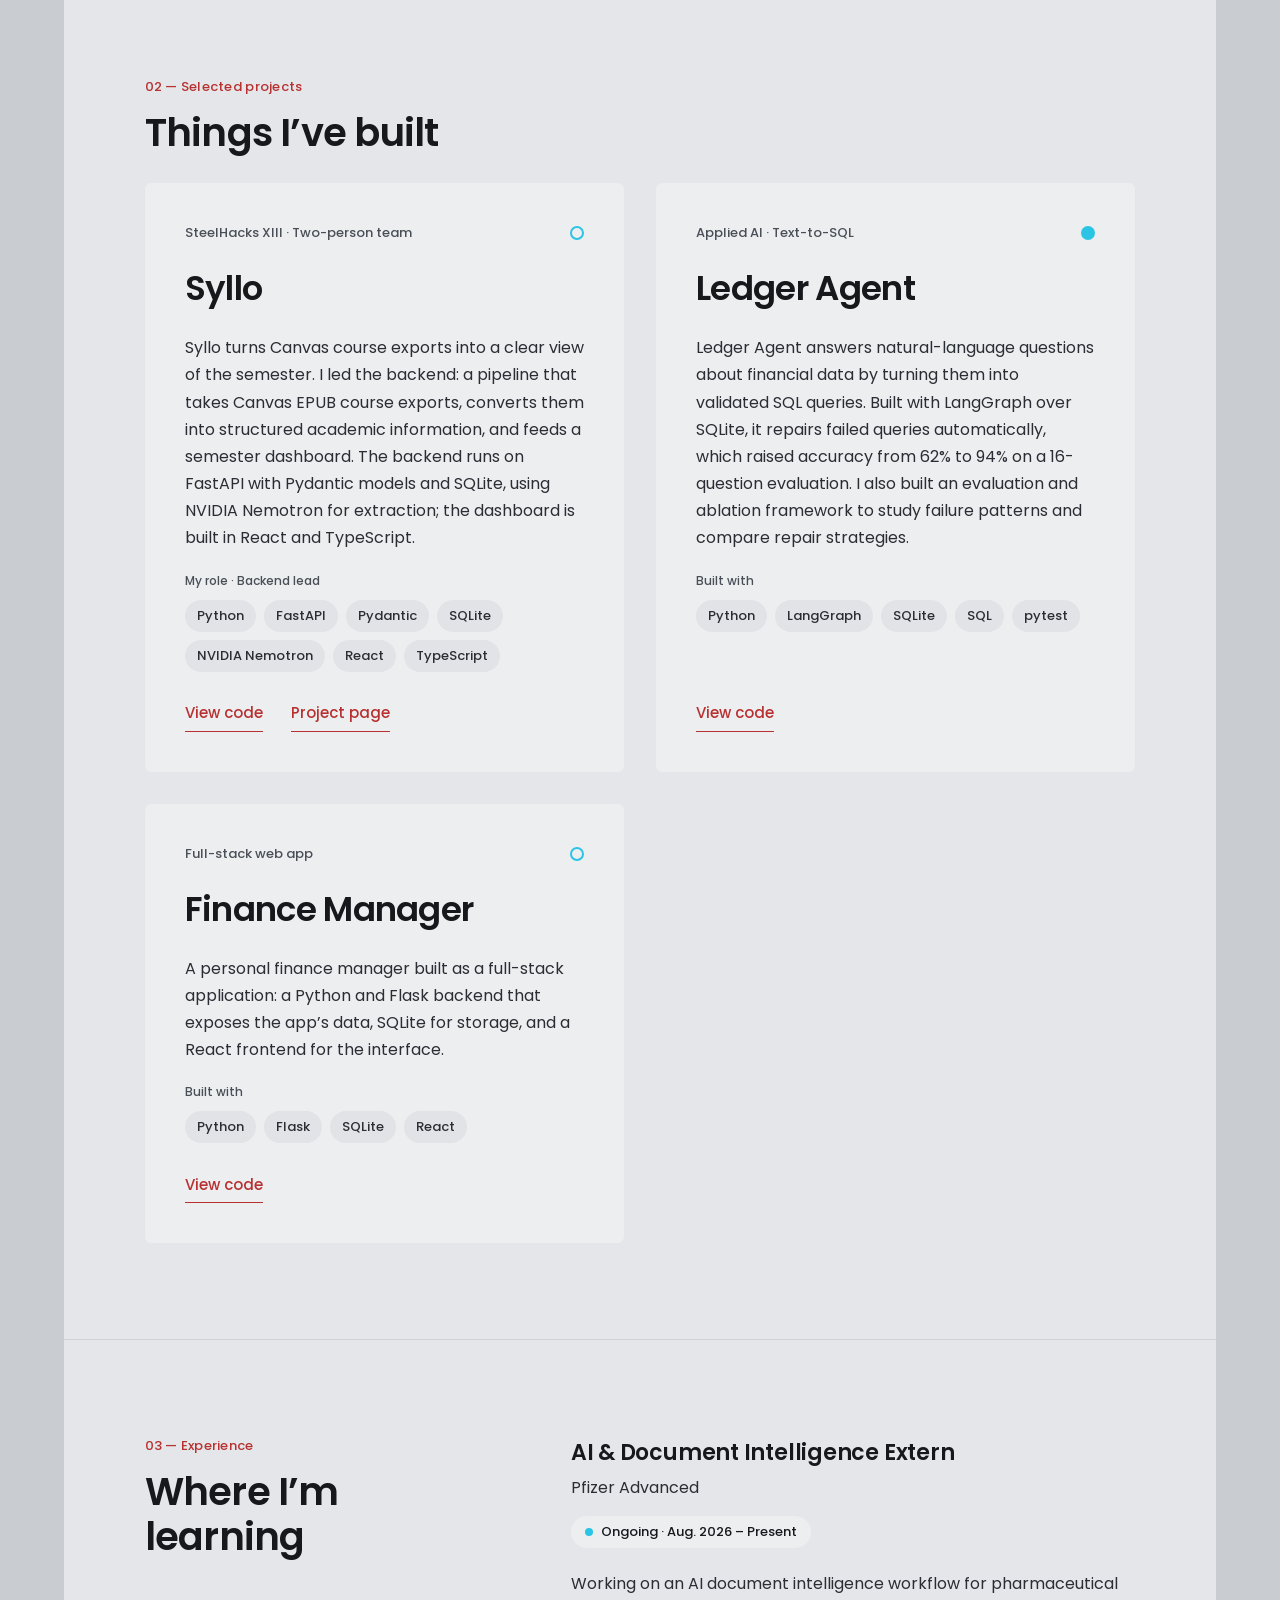
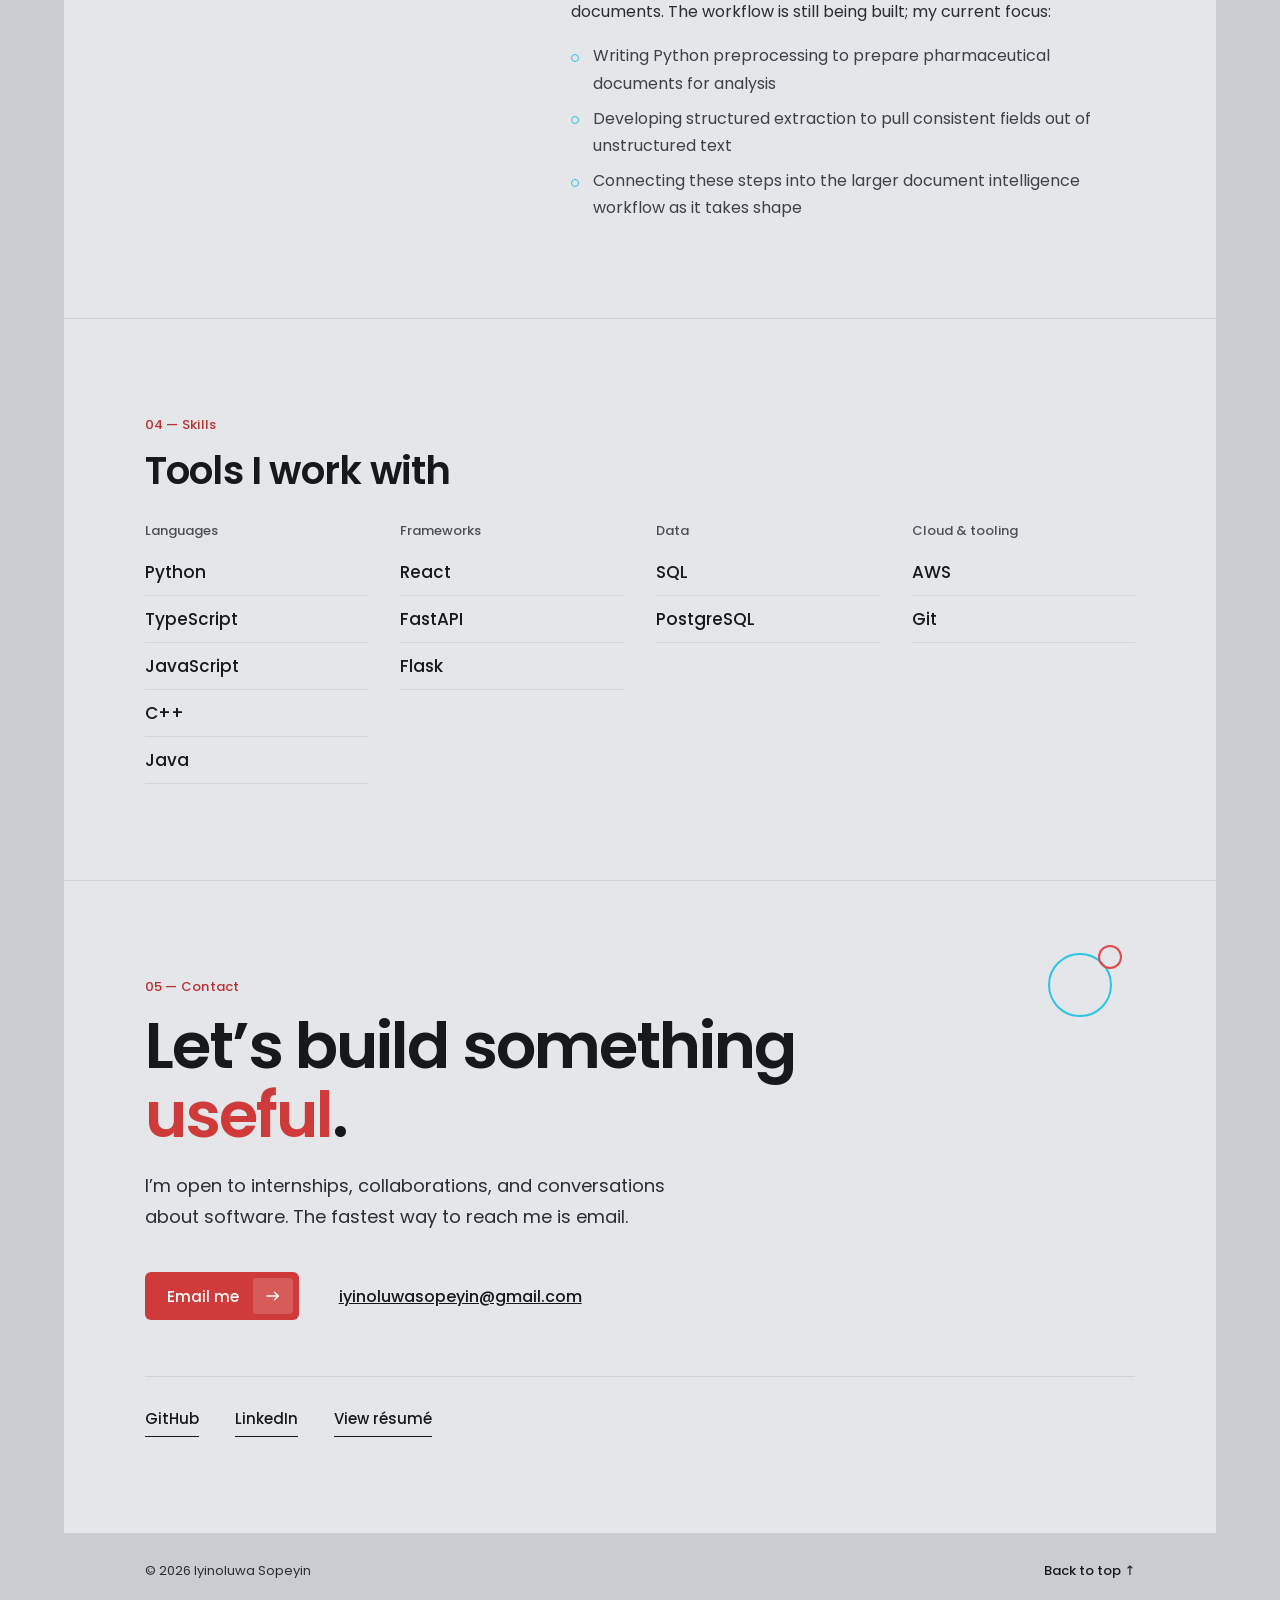
==== commit 54fac1b7: "Replace portrait photo Co-Authored-By: Claude Opus 5.5 <noreply@anthropic.com>" ====
--- a/index.html
+++ b/index.html
@@ -48,7 +48,7 @@
   </div>
 
   <div class="h-portrait">
-    <img src="images/portrait.webp" alt="Portrait of Iyin Sopeyin, smiling, with long hair, wearing a light gray sweater" width="911" height="1053">
+    <img src="images/portrait.webp" alt="Portrait of Iyin Sopeyin, smiling, with braided hair in a bun, wearing a cream blazer over a black top" width="1084" height="1451">
   </div>
 
   <div class="h-right">
--- a/css/styles.css
+++ b/css/styles.css
@@ -47,7 +47,7 @@
 .spacer{flex-grow:1}
 .panel{position:absolute;left:21%;width:44%;top:17%;bottom:0;background:var(--panel)}
 .h-left{position:absolute;left:7%;top:28%;width:27%;z-index:2}
-.h-portrait{position:absolute;bottom:0;left:47.5%;transform:translateX(-46%);height:79%;aspect-ratio:911/1053;z-index:1}
+.h-portrait{position:absolute;bottom:0;left:47.5%;transform:translateX(-46%);height:79%;aspect-ratio:1084/1451;z-index:1}
 .h-portrait img{display:block;width:100%;height:100%;object-fit:contain;object-position:bottom}
 .h-right{position:absolute;left:66.5%;top:26%;width:26.5%;z-index:2}
 .h-foot{position:absolute;left:7%;right:7%;bottom:5.5%;z-index:3;display:flex;justify-content:space-between;align-items:center;pointer-events:none}
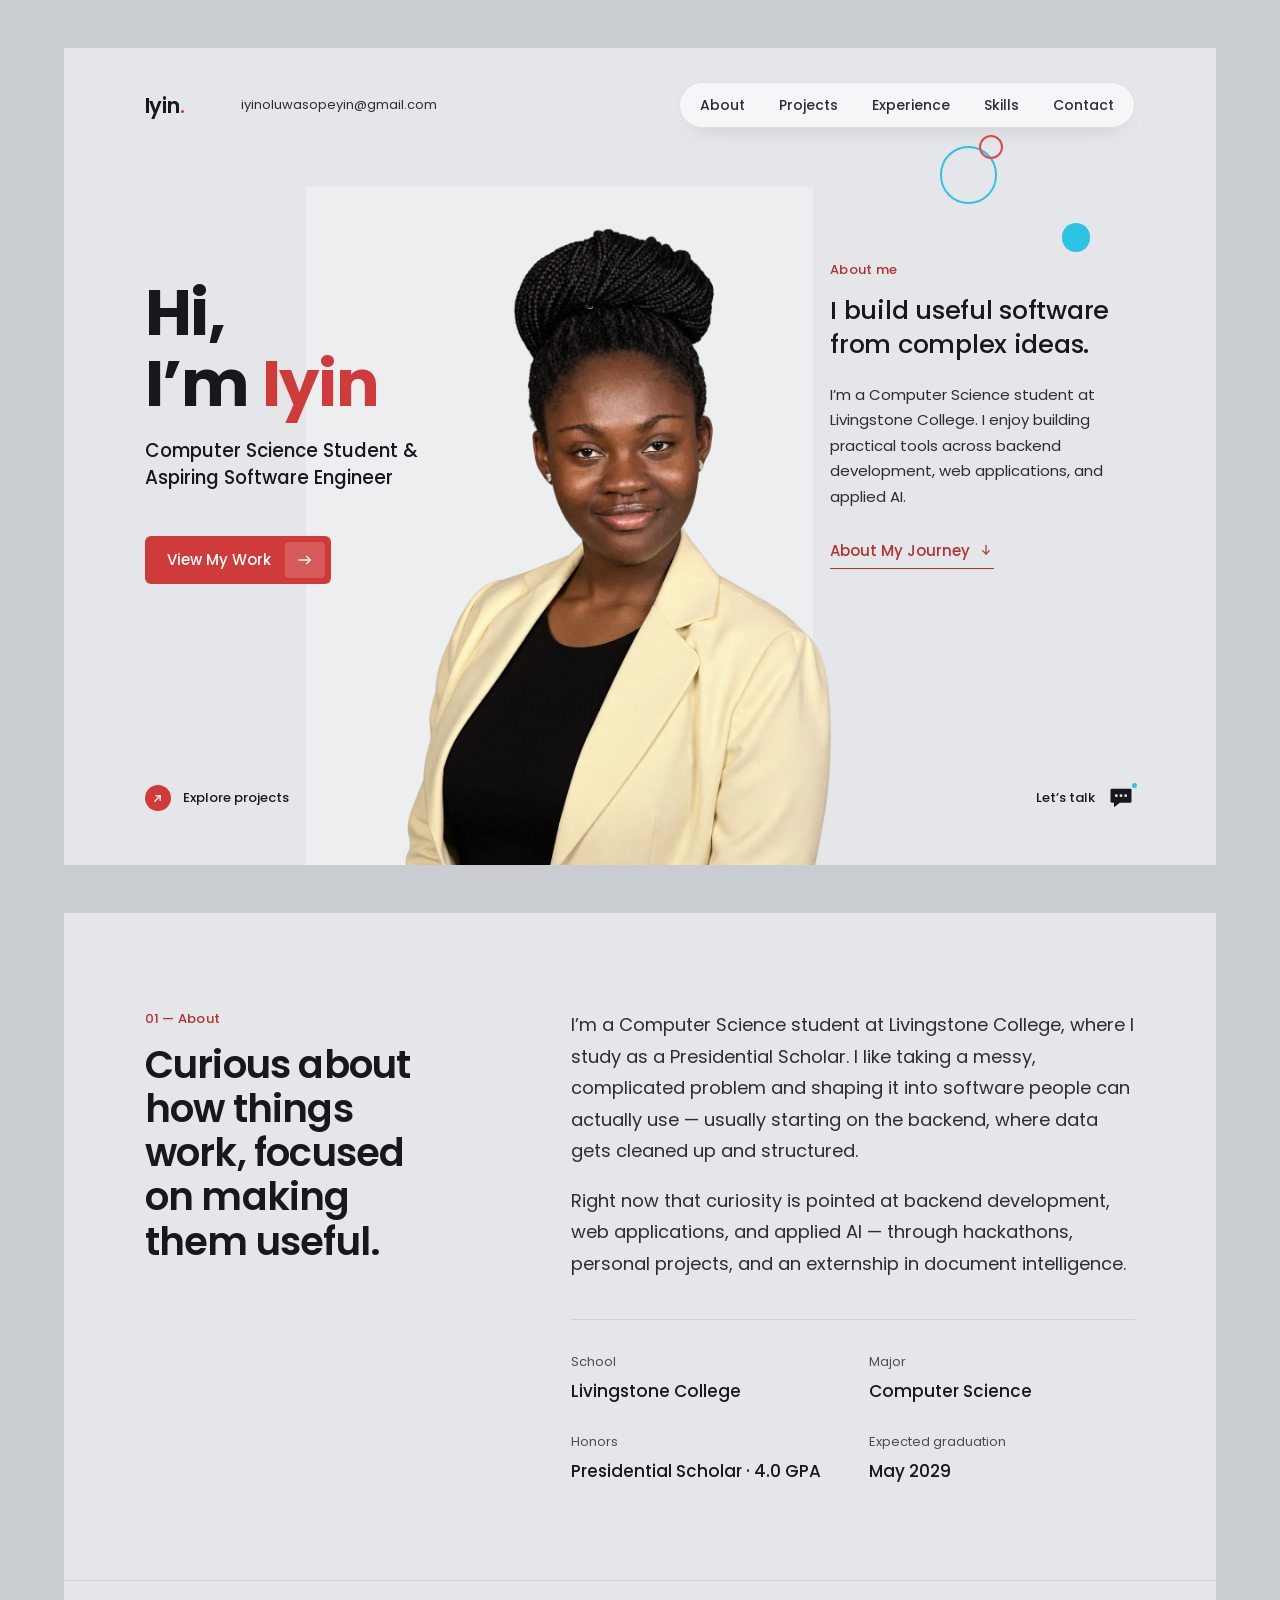
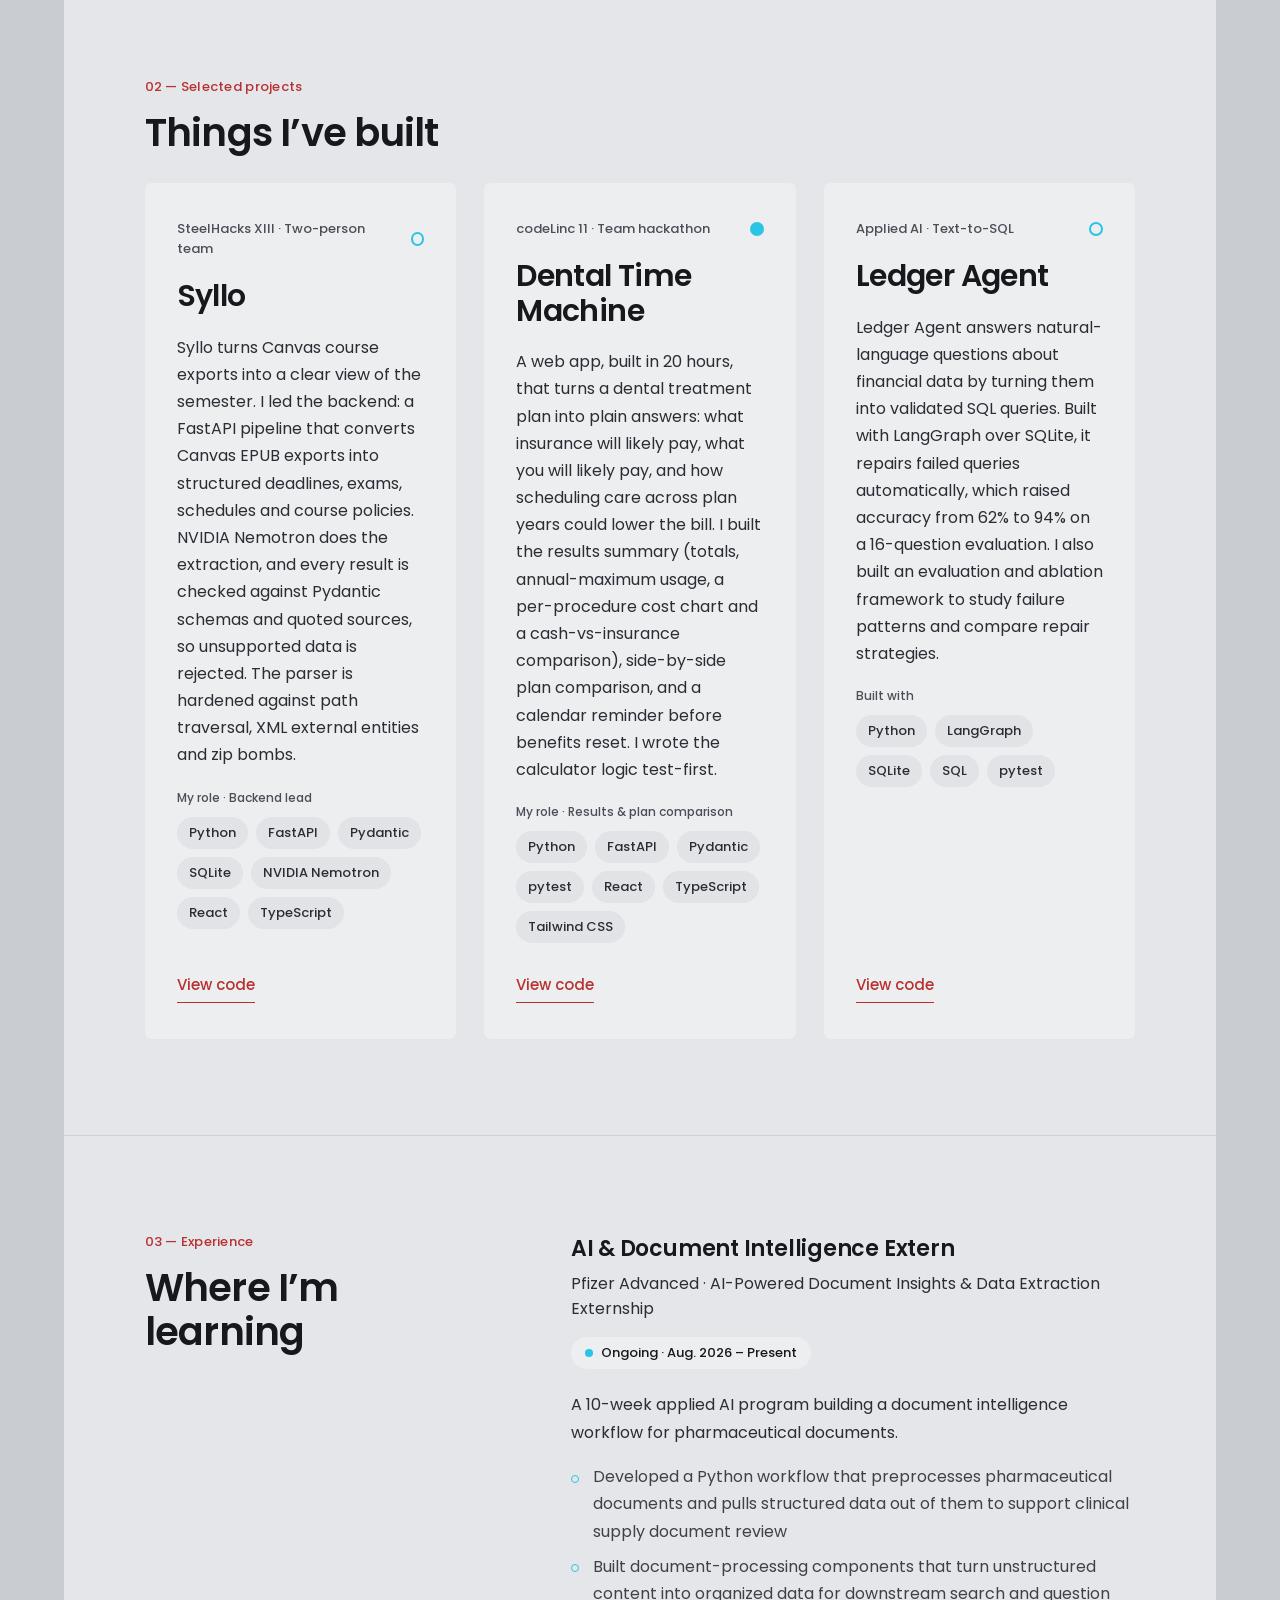
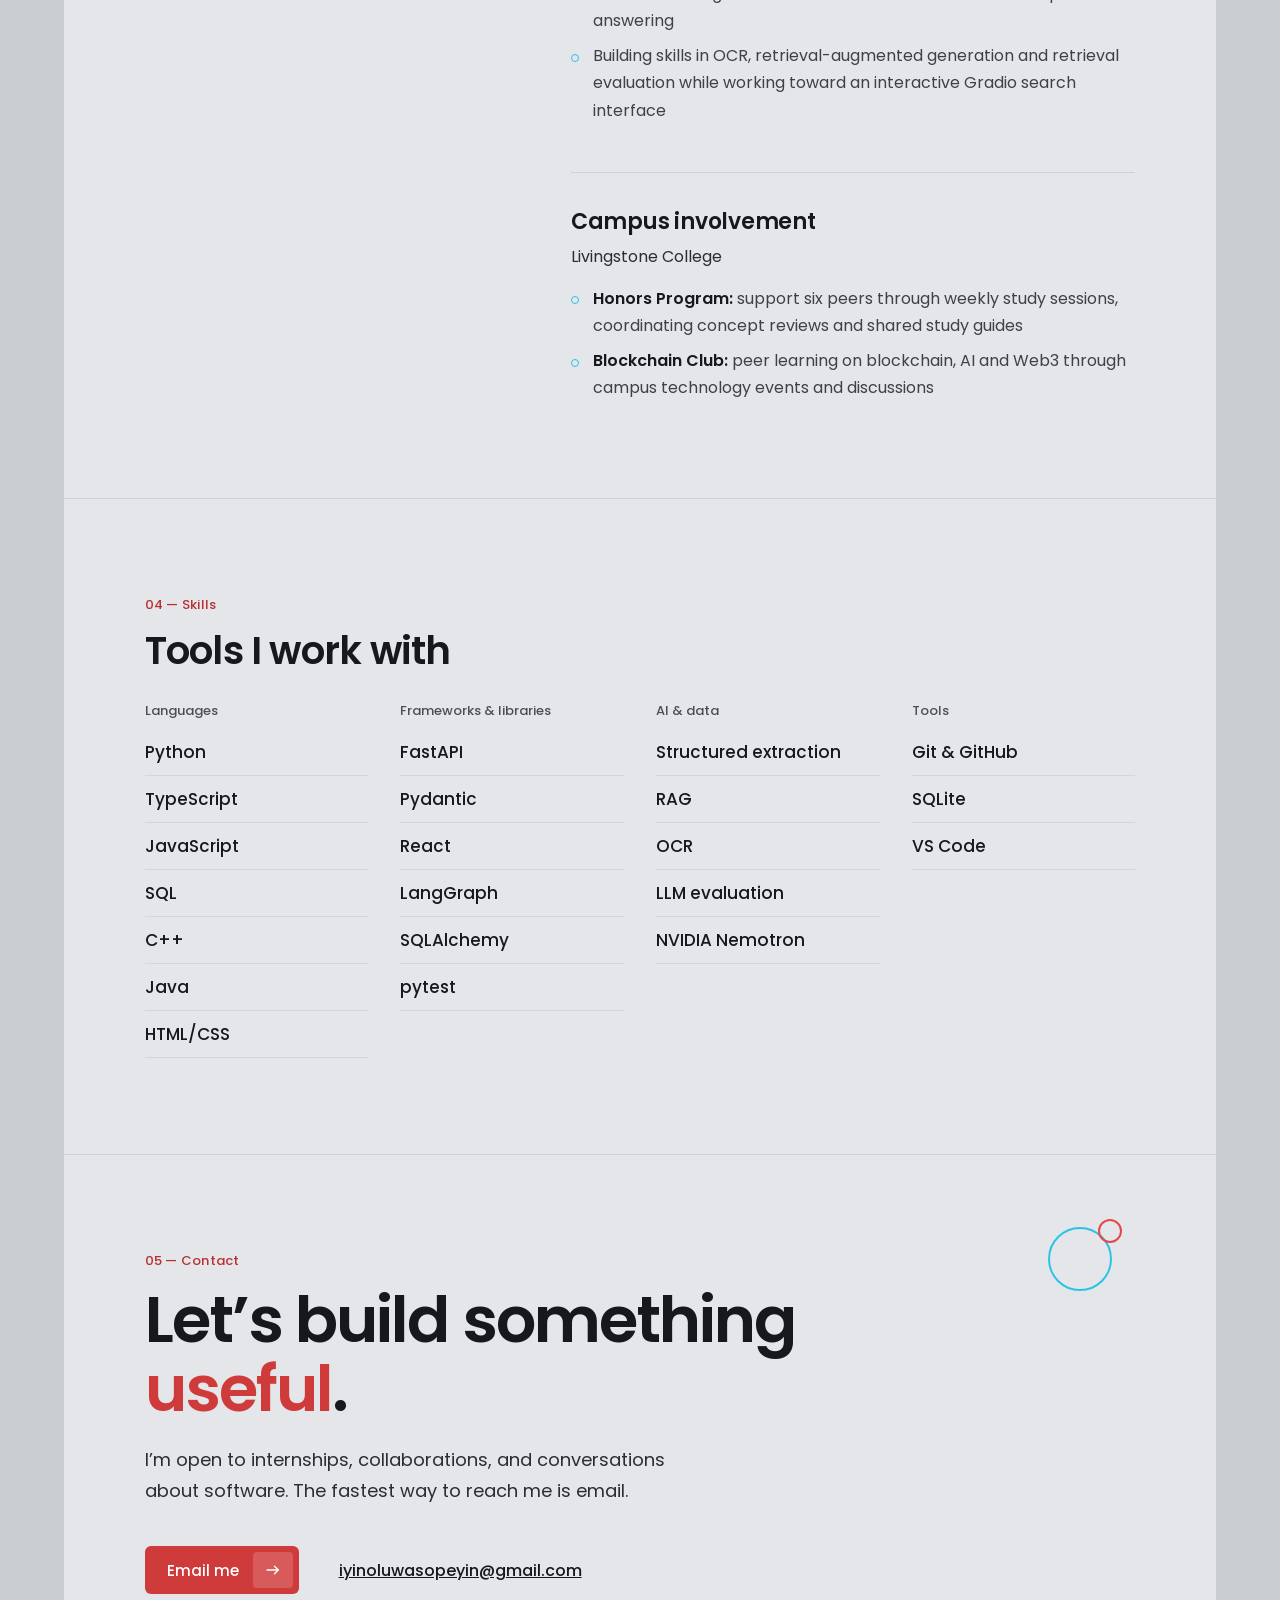
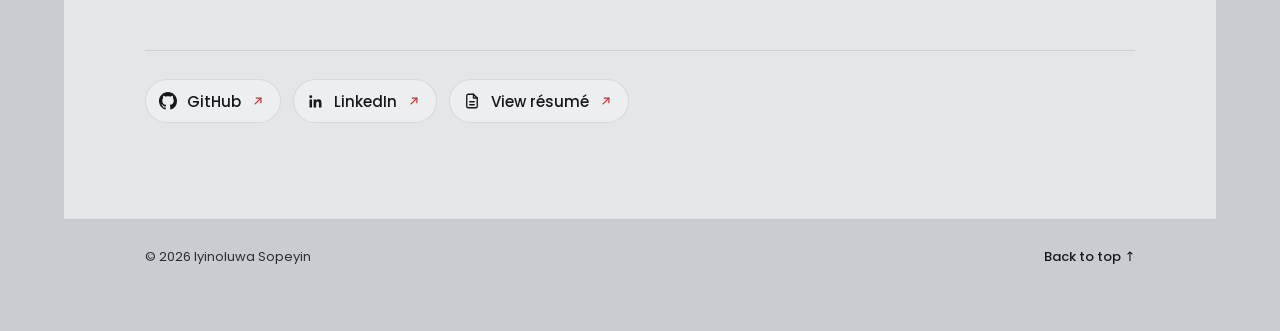
==== commit fea337fb: "Add pill nav, social buttons and hover styles; update projects - Section links in a pill nav in the " ====
--- a/index.html
+++ b/index.html
@@ -24,6 +24,13 @@
     <a class="logo" href="#top">Iyin<span class="accent">.</span></a>
     <a class="email" href="mailto:iyinoluwasopeyin@gmail.com">iyinoluwasopeyin@gmail.com</a>
     <div class="spacer"></div>
+    <ul class="nav-links">
+      <li><a href="#about">About</a></li>
+      <li><a href="#projects">Projects</a></li>
+      <li><a href="#experience">Experience</a></li>
+      <li><a href="#skills">Skills</a></li>
+      <li><a href="#contact">Contact</a></li>
+    </ul>
     <button class="iconbtn" type="button" aria-label="Open menu" aria-expanded="false" aria-controls="site-menu">
       <svg class="icon-open" width="24" height="24" viewBox="0 0 24 24" fill="none" stroke="currentColor" stroke-width="1.8" stroke-linecap="round" aria-hidden="true"><path d="M4 7h16"></path><path d="M8 12h12"></path><path d="M4 17h16"></path></svg>
       <svg class="icon-close" hidden width="24" height="24" viewBox="0 0 24 24" fill="none" stroke="currentColor" stroke-width="1.8" stroke-linecap="round" aria-hidden="true"><path d="M6 6l12 12"></path><path d="M18 6L6 18"></path></svg>
@@ -113,7 +120,7 @@
           <span class="dot ring" aria-hidden="true"></span>
         </div>
         <h3 class="proj-title">Syllo</h3>
-        <p class="proj-text">Syllo turns Canvas course exports into a clear view of the semester. I led the backend: a pipeline that takes Canvas EPUB course exports, converts them into structured academic information, and feeds a semester dashboard. The backend runs on FastAPI with Pydantic models and SQLite, using NVIDIA Nemotron for extraction; the dashboard is built in React and TypeScript.</p>
+        <p class="proj-text">Syllo turns Canvas course exports into a clear view of the semester. I led the backend: a FastAPI pipeline that converts Canvas EPUB exports into structured deadlines, exams, schedules and course policies. NVIDIA Nemotron does the extraction, and every result is checked against Pydantic schemas and quoted sources, so unsupported data is rejected. The parser is hardened against path traversal, XML external entities and zip bombs.</p>
         <div>
           <p class="stack-label">My role · Backend lead</p>
           <ul class="stack" aria-label="Syllo tech stack">
@@ -121,15 +128,32 @@
           </ul>
         </div>
         <div class="proj-links">
-          <a class="tlink red" href="#add-syllo-repo-url">View code</a>
-          <a class="tlink red" href="#add-syllo-demo-url">Project page</a>
+          <a class="tlink red" href="https://github.com/Landyn-bot/student-hub">View code</a>
+        </div>
+      </article>
+
+      <article class="proj">
+        <div class="proj-meta">
+          <p class="label">codeLinc 11 · Team hackathon</p>
+          <span class="dot fill" aria-hidden="true"></span>
+        </div>
+        <h3 class="proj-title">Dental Time Machine</h3>
+        <p class="proj-text">A web app, built in 20 hours, that turns a dental treatment plan into plain answers: what insurance will likely pay, what you will likely pay, and how scheduling care across plan years could lower the bill. I built the results summary (totals, annual-maximum usage, a per-procedure cost chart and a cash-vs-insurance comparison), side-by-side plan comparison, and a calendar reminder before benefits reset. I wrote the calculator logic test-first.</p>
+        <div>
+          <p class="stack-label">My role · Results &amp; plan comparison</p>
+          <ul class="stack" aria-label="Dental Time Machine tech stack">
+            <li>Python</li><li>FastAPI</li><li>Pydantic</li><li>pytest</li><li>React</li><li>TypeScript</li><li>Tailwind CSS</li>
+          </ul>
+        </div>
+        <div class="proj-links">
+          <a class="tlink red" href="https://github.com/gbemilekeadesiyan-a11y/Dental-Time-Machine">View code</a>
         </div>
       </article>
 
       <article class="proj">
         <div class="proj-meta">
           <p class="label">Applied AI · Text-to-SQL</p>
-          <span class="dot fill" aria-hidden="true"></span>
+          <span class="dot ring" aria-hidden="true"></span>
         </div>
         <h3 class="proj-title">Ledger Agent</h3>
         <p class="proj-text">Ledger Agent answers natural-language questions about financial data by turning them into validated SQL queries. Built with LangGraph over SQLite, it repairs failed queries automatically, which raised accuracy from 62% to 94% on a 16-question evaluation. I also built an evaluation and ablation framework to study failure patterns and compare repair strategies.</p>
@@ -143,24 +167,6 @@
           <a class="tlink red" href="https://github.com/IyinoluwaS/ledger-agent">View code</a>
         </div>
       </article>
-
-      <article class="proj">
-        <div class="proj-meta">
-          <p class="label">Full-stack web app</p>
-          <span class="dot ring" aria-hidden="true"></span>
-        </div>
-        <h3 class="proj-title">Finance Manager</h3>
-        <p class="proj-text">A personal finance manager built as a full-stack application: a Python and Flask backend that exposes the app’s data, SQLite for storage, and a React frontend for the interface.</p>
-        <div>
-          <p class="stack-label">Built with</p>
-          <ul class="stack" aria-label="Finance Manager tech stack">
-            <li>Python</li><li>Flask</li><li>SQLite</li><li>React</li>
-          </ul>
-        </div>
-        <div class="proj-links">
-          <a class="tlink red" href="#add-finance-repo-url">View code</a>
-        </div>
-      </article>
     </div>
   </section>
 
@@ -173,15 +179,26 @@
       <div class="job">
         <div>
           <h3 class="job-title">AI &amp; Document Intelligence Extern</h3>
-          <p class="job-company">Pfizer Advanced</p>
+          <p class="job-company">Pfizer Advanced · AI-Powered Document Insights &amp; Data Extraction Externship</p>
         </div>
         <p class="status"><span class="status-dot" aria-hidden="true"></span>Ongoing · Aug. 2026 – Present</p>
       </div>
-      <p class="job-text">Working on an AI document intelligence workflow for pharmaceutical documents. The workflow is still being built; my current focus:</p>
+      <p class="job-text">A 10-week applied AI program building a document intelligence workflow for pharmaceutical documents.</p>
       <ul class="xp">
-        <li>Writing Python preprocessing to prepare pharmaceutical documents for analysis</li>
-        <li>Developing structured extraction to pull consistent fields out of unstructured text</li>
-        <li>Connecting these steps into the larger document intelligence workflow as it takes shape</li>
+        <li>Developed a Python workflow that preprocesses pharmaceutical documents and pulls structured data out of them to support clinical supply document review</li>
+        <li>Built document-processing components that turn unstructured content into organized data for downstream search and question answering</li>
+        <li>Building skills in OCR, retrieval-augmented generation and retrieval evaluation while working toward an interactive Gradio search interface</li>
+      </ul>
+
+      <div class="job involvement">
+        <div>
+          <h3 class="job-title">Campus involvement</h3>
+          <p class="job-company">Livingstone College</p>
+        </div>
+      </div>
+      <ul class="xp">
+        <li><strong>Honors Program:</strong> support six peers through weekly study sessions, coordinating concept reviews and shared study guides</li>
+        <li><strong>Blockchain Club:</strong> peer learning on blockchain, AI and Web3 through campus technology events and discussions</li>
       </ul>
     </div>
   </section>
@@ -194,19 +211,19 @@
     <div class="sec-wide skills">
       <div>
         <p class="label">Languages</p>
-        <ul><li>Python</li><li>TypeScript</li><li>JavaScript</li><li>C++</li><li>Java</li></ul>
-      </div>
-      <div>
-        <p class="label">Frameworks</p>
-        <ul><li>React</li><li>FastAPI</li><li>Flask</li></ul>
-      </div>
-      <div>
-        <p class="label">Data</p>
-        <ul><li>SQL</li><li>PostgreSQL</li></ul>
-      </div>
-      <div>
-        <p class="label">Cloud &amp; tooling</p>
-        <ul><li>AWS</li><li>Git</li></ul>
+        <ul><li>Python</li><li>TypeScript</li><li>JavaScript</li><li>SQL</li><li>C++</li><li>Java</li><li>HTML/CSS</li></ul>
+      </div>
+      <div>
+        <p class="label">Frameworks &amp; libraries</p>
+        <ul><li>FastAPI</li><li>Pydantic</li><li>React</li><li>LangGraph</li><li>SQLAlchemy</li><li>pytest</li></ul>
+      </div>
+      <div>
+        <p class="label">AI &amp; data</p>
+        <ul><li>Structured extraction</li><li>RAG</li><li>OCR</li><li>LLM evaluation</li><li>NVIDIA Nemotron</li></ul>
+      </div>
+      <div>
+        <p class="label">Tools</p>
+        <ul><li>Git &amp; GitHub</li><li>SQLite</li><li>VS Code</li></ul>
       </div>
     </div>
   </section>
@@ -223,9 +240,9 @@
         <a class="contact-email" href="mailto:iyinoluwasopeyin@gmail.com">iyinoluwasopeyin@gmail.com</a>
       </div>
       <div class="socials">
-        <a class="tlink" href="https://github.com/IyinoluwaS">GitHub</a>
-        <a class="tlink" href="https://www.linkedin.com/in/iyinoluwa-sopeyin/">LinkedIn</a>
-        <a class="tlink" href="files/Iyinoluwa-Sopeyin-Resume.pdf" target="_blank" rel="noopener">View résumé</a>
+        <a class="social" href="https://github.com/IyinoluwaS"><svg width="18" height="18" viewBox="0 0 16 16" fill="currentColor" aria-hidden="true"><path d="M8 0C3.58 0 0 3.58 0 8c0 3.54 2.29 6.53 5.47 7.59.4.07.55-.17.55-.38 0-.19-.01-.82-.01-1.49-2.01.37-2.53-.49-2.69-.94-.09-.23-.48-.94-.82-1.13-.28-.15-.68-.52-.01-.53.63-.01 1.08.58 1.23.82.72 1.21 1.87.87 2.33.66.07-.52.28-.87.51-1.07-1.78-.2-3.64-.89-3.64-3.95 0-.87.31-1.59.82-2.15-.08-.2-.36-1.02.08-2.12 0 0 .67-.21 2.2.82.64-.18 1.32-.27 2-.27.68 0 1.36.09 2 .27 1.53-1.04 2.2-.82 2.2-.82.44 1.1.16 1.92.08 2.12.51.56.82 1.27.82 2.15 0 3.07-1.87 3.75-3.65 3.95.29.25.54.73.54 1.48 0 1.07-.01 1.93-.01 2.2 0 .21.15.46.55.38A8.01 8.01 0 0016 8c0-4.42-3.58-8-8-8z"></path></svg>GitHub<svg class="ext" width="14" height="14" viewBox="0 0 24 24" fill="none" stroke="currentColor" stroke-width="2" stroke-linecap="round" stroke-linejoin="round" aria-hidden="true"><path d="M7 17L17 7"></path><path d="M9 7h8v8"></path></svg></a>
+        <a class="social" href="https://www.linkedin.com/in/iyinoluwa-sopeyin/"><svg width="17" height="17" viewBox="0 0 24 24" fill="currentColor" aria-hidden="true"><path d="M20.45 20.45h-3.56v-5.57c0-1.33-.02-3.04-1.85-3.04-1.85 0-2.14 1.45-2.14 2.94v5.67H9.35V9h3.41v1.56h.05c.48-.9 1.64-1.85 3.37-1.85 3.6 0 4.27 2.37 4.27 5.46v6.28zM5.34 7.43a2.06 2.06 0 1 1 0-4.13 2.06 2.06 0 0 1 0 4.13zM7.12 20.45H3.56V9h3.56v11.45z"></path></svg>LinkedIn<svg class="ext" width="14" height="14" viewBox="0 0 24 24" fill="none" stroke="currentColor" stroke-width="2" stroke-linecap="round" stroke-linejoin="round" aria-hidden="true"><path d="M7 17L17 7"></path><path d="M9 7h8v8"></path></svg></a>
+        <a class="social" href="files/Iyinoluwa-Sopeyin-Resume.pdf" target="_blank" rel="noopener"><svg width="18" height="18" viewBox="0 0 24 24" fill="none" stroke="currentColor" stroke-width="1.8" stroke-linecap="round" stroke-linejoin="round" aria-hidden="true"><path d="M14 3H7a2 2 0 0 0-2 2v14a2 2 0 0 0 2 2h10a2 2 0 0 0 2-2V8z"></path><path d="M14 3v5h5"></path><path d="M9 13h6"></path><path d="M9 17h6"></path></svg>View résumé<svg class="ext" width="14" height="14" viewBox="0 0 24 24" fill="none" stroke="currentColor" stroke-width="2" stroke-linecap="round" stroke-linejoin="round" aria-hidden="true"><path d="M7 17L17 7"></path><path d="M9 7h8v8"></path></svg></a>
       </div>
     </div>
   </section>
--- a/css/styles.css
+++ b/css/styles.css
@@ -43,8 +43,11 @@
 .hero{position:relative;overflow:hidden;aspect-ratio:1.41/1;min-height:700px;max-height:900px}
 .topbar{position:absolute;top:0;left:0;right:0;z-index:4;display:flex;align-items:center;gap:56px;padding:34px 7% 0}
 .logo{text-decoration:none;font-size:21px;font-weight:600;letter-spacing:-0.01em;color:var(--ink)}
-.email{font-size:13px;text-decoration:none;color:var(--ink-soft)}
+.email{font-size:13px;text-decoration:none;color:var(--ink-soft);transition:color .2s ease}
 .spacer{flex-grow:1}
+.nav-links{display:flex;align-items:center;gap:2px;padding:5px;background:var(--menu-bg);border-radius:999px;box-shadow:inset 0 0 0 1px var(--line),0 10px 24px -18px rgba(22,24,28,.35)}
+.nav-links a{display:inline-flex;align-items:center;min-height:36px;padding:0 16px;border-radius:999px;text-decoration:none;font-size:14px;font-weight:500;color:var(--ink-soft);transition:background-color .2s ease,color .2s ease}
+.nav-links a:hover{background:var(--ink);color:#FFFFFF}
 .panel{position:absolute;left:21%;width:44%;top:17%;bottom:0;background:var(--panel)}
 .h-left{position:absolute;left:7%;top:28%;width:27%;z-index:2}
 .h-portrait{position:absolute;bottom:0;left:47.5%;transform:translateX(-46%);height:79%;aspect-ratio:1084/1451;z-index:1}
@@ -66,27 +69,37 @@
 .intro-link{margin-top:28px}
 
 /* "Explore projects" / "Let's talk" icons */
-.mini-badge{display:inline-flex;align-items:center;justify-content:center;width:26px;height:26px;border-radius:50%;background:var(--accent);color:#FFFFFF}
-.chat-icon{position:relative;display:inline-flex;color:var(--ink)}
+.mini-badge{display:inline-flex;align-items:center;justify-content:center;width:26px;height:26px;border-radius:50%;background:var(--accent);color:#FFFFFF;transition:transform .2s ease}
+.chat-icon{position:relative;display:inline-flex;color:var(--ink);transition:transform .2s ease}
+.mini:hover .mini-badge{transform:translate(2px,-2px)}
+.mini:hover .chat-icon{transform:translateY(-2px)}
 .chat-dot{position:absolute;top:-3px;right:-4px;width:9px;height:9px;border-radius:50%;background:var(--cyan);border:2px solid var(--sheet)}
 
 /* ==========================================================================
    Buttons and links
    ========================================================================== */
-.btn{display:inline-flex;align-items:center;gap:14px;text-decoration:none;color:#FFFFFF;background:var(--accent);border-radius:6px;padding:6px 6px 6px 22px;min-height:48px;font-weight:500;font-size:15px;transition:background-color .2s ease,transform .2s ease}
-.btn:hover{color:#FFFFFF;filter:brightness(.92)}
-.btn .arr{display:inline-flex;align-items:center;justify-content:center;width:40px;height:36px;border-radius:4px;background:rgba(255,255,255,.16);transition:transform .2s ease}
-.btn:hover .arr{transform:translateX(3px)}
-.tlink{display:inline-flex;align-items:center;gap:8px;text-decoration:none;font-weight:500;font-size:15px;padding-bottom:5px;border-bottom:1.5px solid currentColor;min-height:32px}
-.tlink:hover{color:var(--ink)}
-.tlink.red,.tlink.red:hover{color:var(--accent-dark)}
+.btn{display:inline-flex;align-items:center;gap:14px;text-decoration:none;color:#FFFFFF;background:var(--accent);border-radius:6px;padding:6px 6px 6px 22px;min-height:48px;font-weight:500;font-size:15px;transition:filter .2s ease,transform .2s ease,box-shadow .2s ease}
+.btn:hover{color:#FFFFFF;filter:brightness(.94);transform:translateY(-2px);box-shadow:0 12px 24px -14px rgba(207,59,59,.75)}
+.btn:active{transform:translateY(0);box-shadow:none}
+.btn .arr{display:inline-flex;align-items:center;justify-content:center;width:40px;height:36px;border-radius:4px;background:rgba(255,255,255,.16);transition:transform .2s ease,background-color .2s ease}
+.btn:hover .arr{transform:translateX(3px);background:rgba(255,255,255,.24)}
+.tlink{display:inline-flex;align-items:center;gap:8px;text-decoration:none;font-weight:500;font-size:15px;padding-bottom:5px;border-bottom:1.5px solid currentColor;min-height:32px;transition:color .2s ease}
+.tlink:hover{color:var(--accent-dark)}
+.tlink.red{color:var(--accent-dark)}
+.tlink.red:hover{color:var(--ink)}
+.tlink svg{transition:transform .2s ease}
+.intro-link:hover svg{transform:translateY(2px)}
+.social{display:inline-flex;align-items:center;gap:10px;min-height:44px;padding:0 16px 0 14px;border-radius:999px;background:var(--panel);box-shadow:inset 0 0 0 1px var(--line);text-decoration:none;font-size:15px;font-weight:500;color:var(--ink);transition:background-color .2s ease,color .2s ease,transform .2s ease,box-shadow .2s ease}
+.social:hover{background:var(--ink);color:#FFFFFF;transform:translateY(-2px);box-shadow:0 12px 24px -14px rgba(22,24,28,.6)}
+.social .ext{color:var(--accent-dark);transition:transform .2s ease,color .2s ease}
+.social:hover .ext{color:#FFFFFF;transform:translate(2px,-2px)}
 .mini{display:inline-flex;align-items:center;gap:12px;text-decoration:none;font-size:13px;font-weight:500;min-height:44px}
 .mini:hover .lbl{text-decoration:underline;text-underline-offset:4px}
 
 /* ==========================================================================
    Menu
    ========================================================================== */
-.iconbtn{display:inline-flex;align-items:center;justify-content:center;width:44px;height:44px;margin-right:-10px;border:0;background:transparent;color:var(--ink);cursor:pointer;border-radius:4px}
+.iconbtn{display:none;align-items:center;justify-content:center;width:44px;height:44px;margin-right:-10px;border:0;background:transparent;color:var(--ink);cursor:pointer;border-radius:4px}
 .iconbtn:hover{background:rgba(22,24,28,.06)}
 .menu{position:absolute;z-index:6;top:84px;right:7%;width:248px;background:var(--menu-bg);border-radius:8px;box-shadow:0 18px 40px -18px rgba(22,24,28,.35);padding:12px}
 .menu a{display:flex;justify-content:space-between;align-items:center;padding:11px 12px;border-radius:5px;text-decoration:none;font-size:15px;font-weight:500}
@@ -117,10 +130,10 @@
 .fact-value{margin-top:6px;font-size:17px;font-weight:500}
 
 /* Projects */
-.projects{display:grid;grid-template-columns:repeat(2,minmax(0,1fr));gap:32px}
-.proj{background:var(--panel);border-radius:6px;padding:40px;display:flex;flex-direction:column;gap:20px}
+.projects{display:grid;grid-template-columns:repeat(3,minmax(0,1fr));gap:28px}
+.proj{background:var(--panel);border-radius:6px;padding:36px 32px;display:flex;flex-direction:column;gap:20px}
 .proj-meta{display:flex;justify-content:space-between;align-items:center;gap:16px}
-.proj-title{font-size:34px;font-weight:600;letter-spacing:-0.02em}
+.proj-title{font-size:30px;line-height:1.15;font-weight:600;letter-spacing:-0.02em}
 .proj-text{font-size:16px;line-height:1.7;color:var(--ink-soft)}
 .stack-label{font-size:12px;font-weight:500;color:var(--muted);margin-bottom:10px}
 .stack{display:flex;flex-wrap:wrap;gap:8px}
@@ -137,6 +150,8 @@
 .xp{margin-top:16px;display:flex;flex-direction:column;gap:8px}
 .xp li{position:relative;padding-left:22px;font-size:16px;line-height:1.7;color:var(--ink-xp)}
 .xp li::before{content:'';position:absolute;left:0;top:.72em;width:8px;height:8px;border-radius:50%;border:1.5px solid var(--cyan)}
+.xp strong{font-weight:600;color:var(--ink)}
+.involvement{margin-top:48px;padding-top:32px;border-top:1px solid var(--line)}
 
 /* Skills */
 .skills{display:grid;grid-template-columns:repeat(4,minmax(0,1fr));gap:32px}
@@ -151,7 +166,7 @@
 .contact-text{margin-top:22px;font-size:18px;line-height:1.7;color:var(--ink-soft);max-width:560px}
 .contact-actions{display:flex;flex-wrap:wrap;align-items:center;gap:20px 40px;margin-top:40px}
 .contact-email{font-size:16px;font-weight:500}
-.socials{display:flex;flex-wrap:wrap;gap:12px 36px;margin-top:56px;padding-top:28px;border-top:1px solid var(--line)}
+.socials{display:flex;flex-wrap:wrap;gap:12px;margin-top:56px;padding-top:28px;border-top:1px solid var(--line)}
 
 /* Footer */
 .site-footer{max-width:1440px;margin:0 auto;padding:28px 7% 0;display:flex;justify-content:space-between;flex-wrap:wrap;gap:12px;font-size:13px;color:var(--ink-soft)}
@@ -162,8 +177,17 @@
    ========================================================================== */
 @media (prefers-reduced-motion: reduce){
   html{scroll-behavior:auto}
-  .btn,.btn .arr{transition:none}
-  .btn:hover .arr{transform:none}
+  .btn,.btn .arr,.tlink,.tlink svg,.nav-links a,.social,.social .ext,.mini-badge,.chat-icon{transition:none}
+  .btn:hover,.btn:hover .arr,.intro-link:hover svg,.mini:hover .mini-badge,.mini:hover .chat-icon,.social:hover,.social:hover .ext{transform:none}
+}
+
+/* ==========================================================================
+   Small desktop
+   ========================================================================== */
+@media (max-width: 1279px){
+  .topbar .email{display:none}
+  .projects{grid-template-columns:repeat(2,minmax(0,1fr))}
+  .proj:last-child{grid-column:1 / -1}
 }
 
 /* ==========================================================================
@@ -173,6 +197,9 @@
   .pf{padding:24px 24px 40px}
   .hero{aspect-ratio:auto;min-height:0;max-height:none;display:flex;flex-direction:column;padding:0 6% 32px}
   .topbar{position:relative;padding:26px 0 0;gap:24px}
+  .topbar .email{display:inline}
+  .nav-links{display:none}
+  .iconbtn{display:inline-flex}
   .panel{display:none}
   .h-left,.h-right{position:relative;left:auto;top:auto;width:auto}
   .h-left{margin-top:56px;max-width:520px}
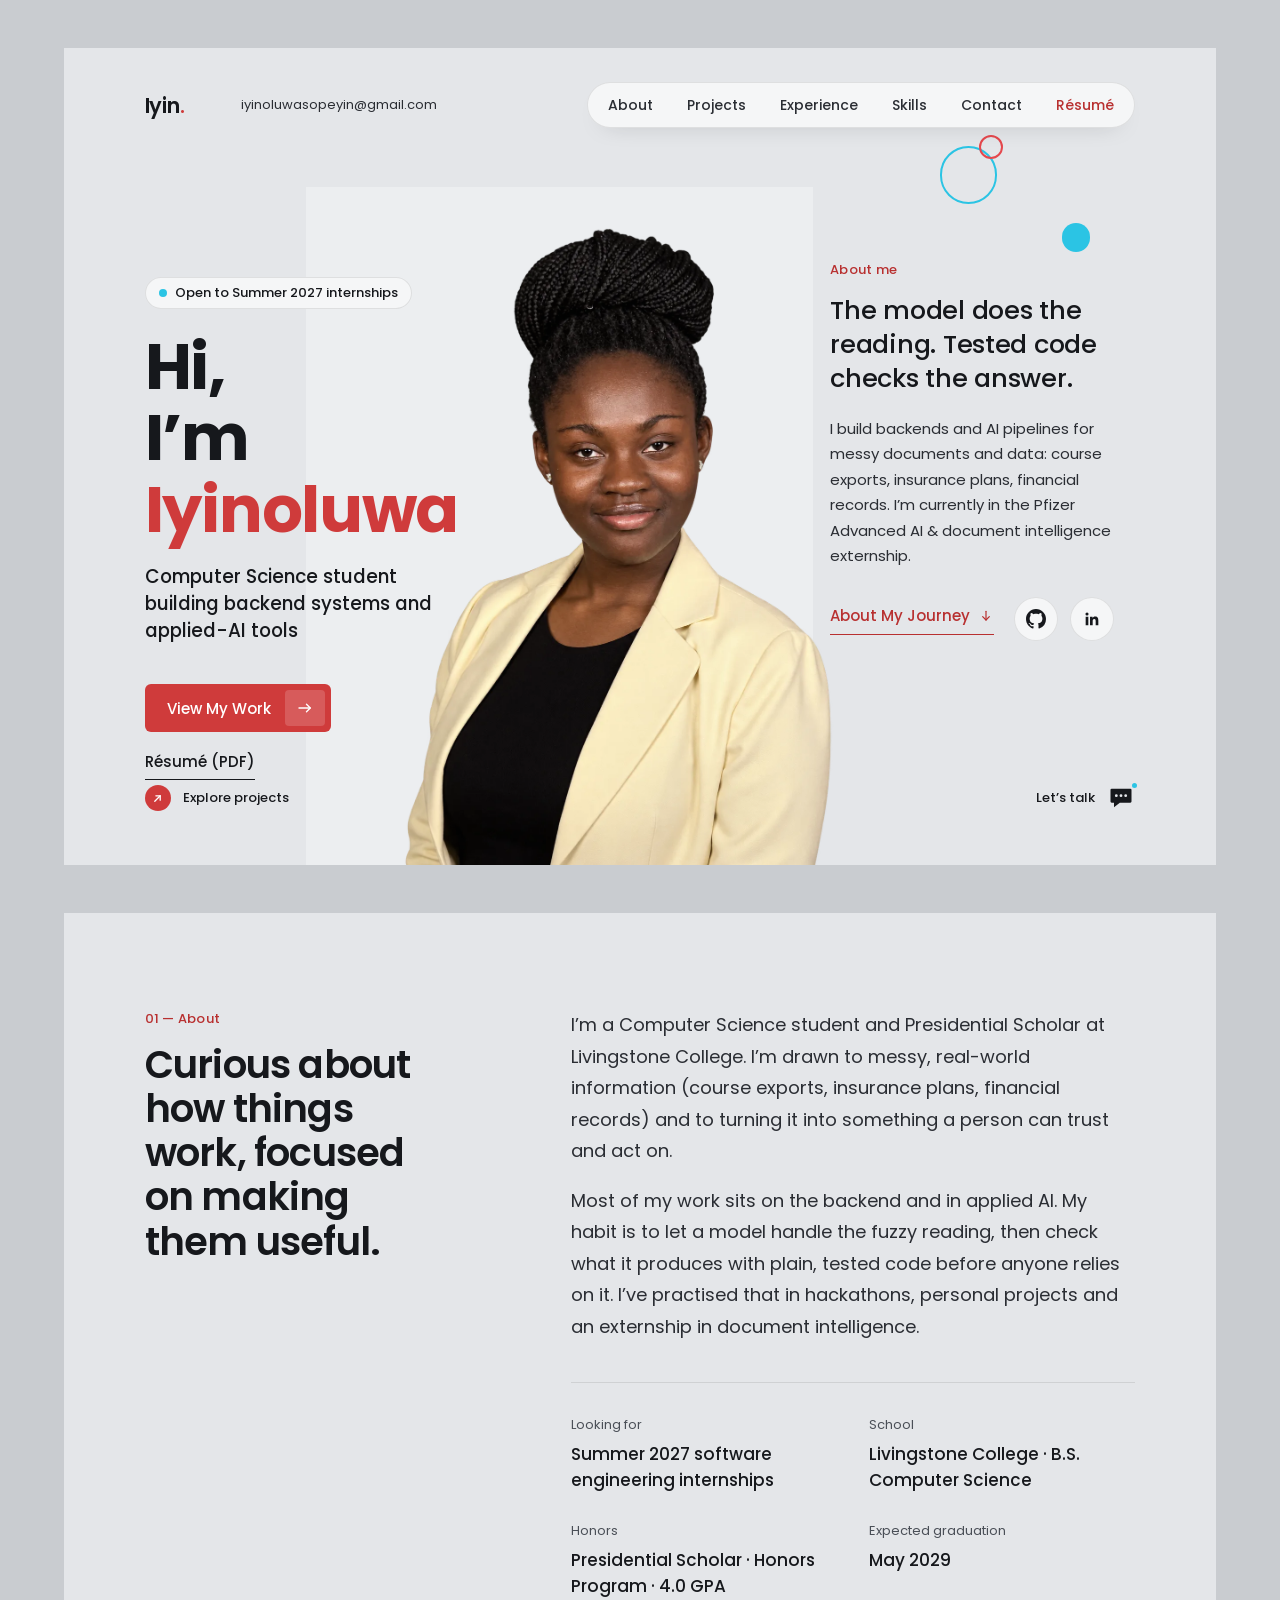
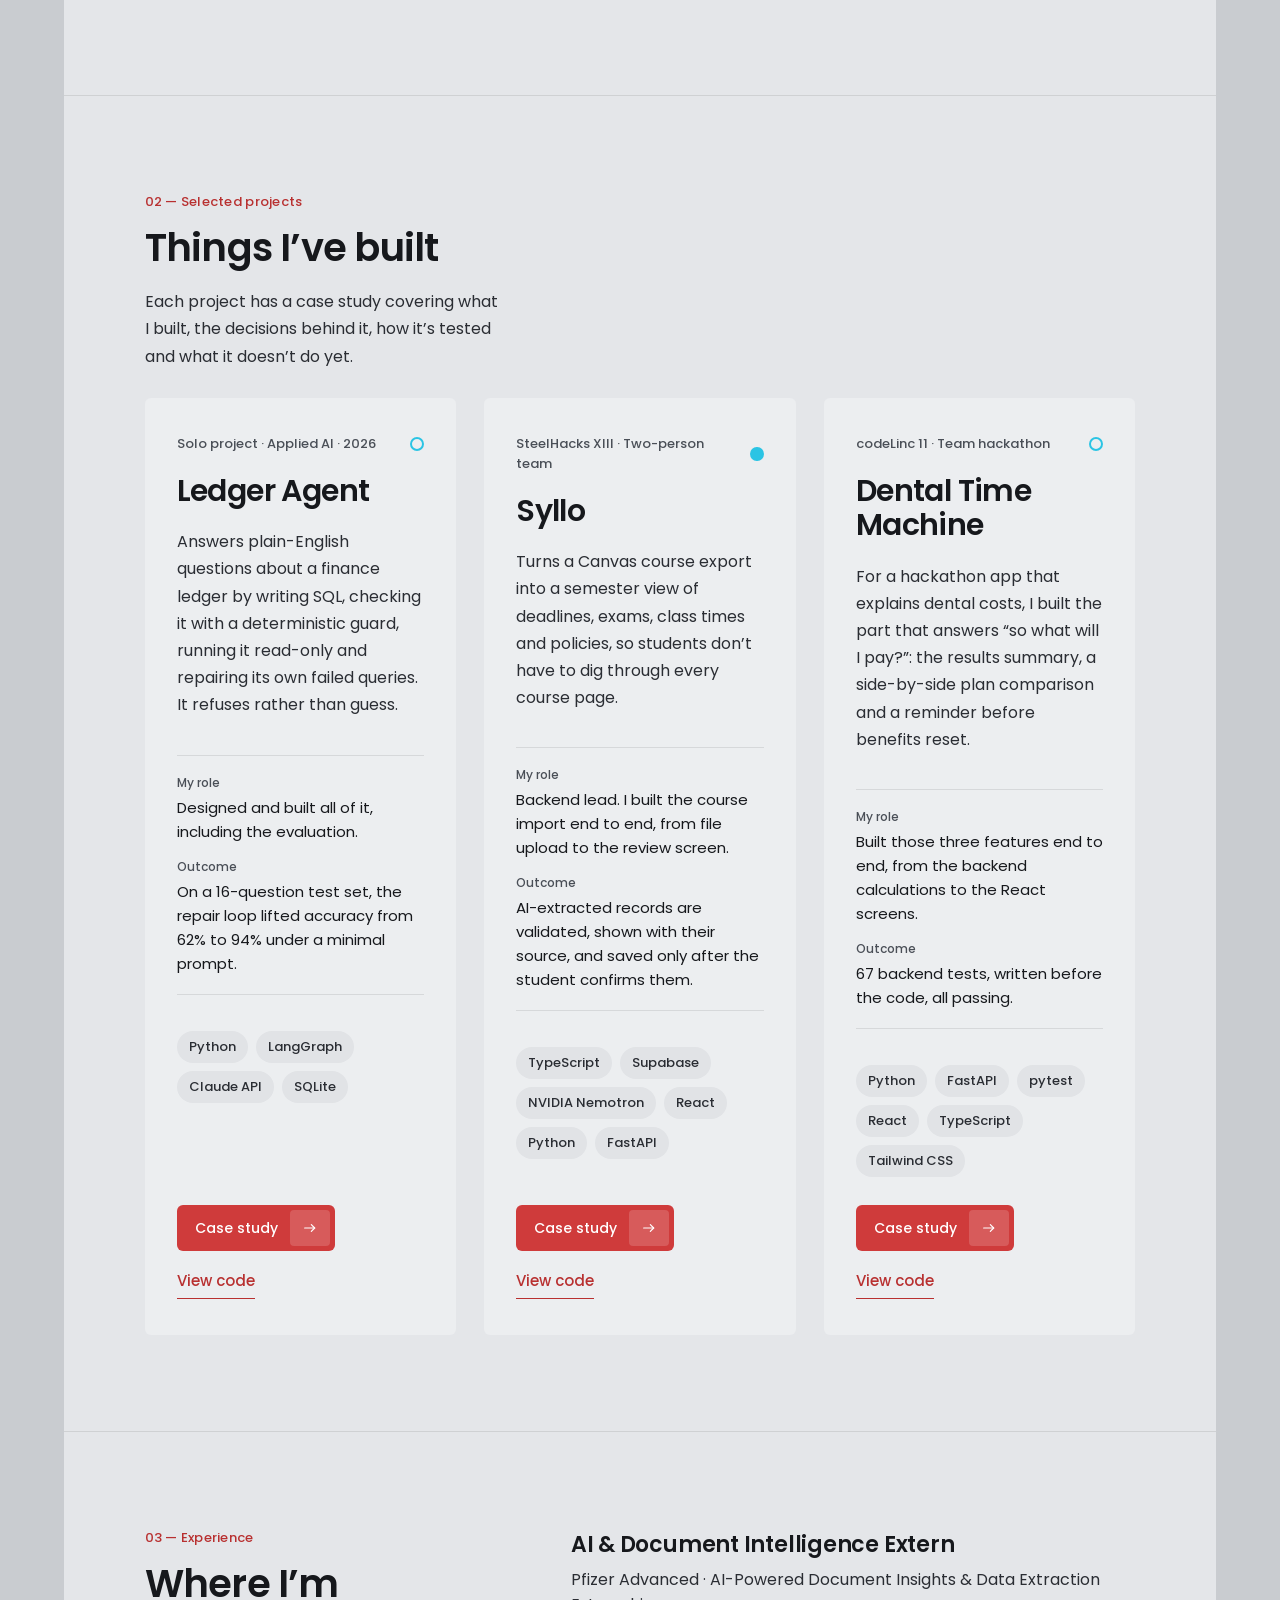
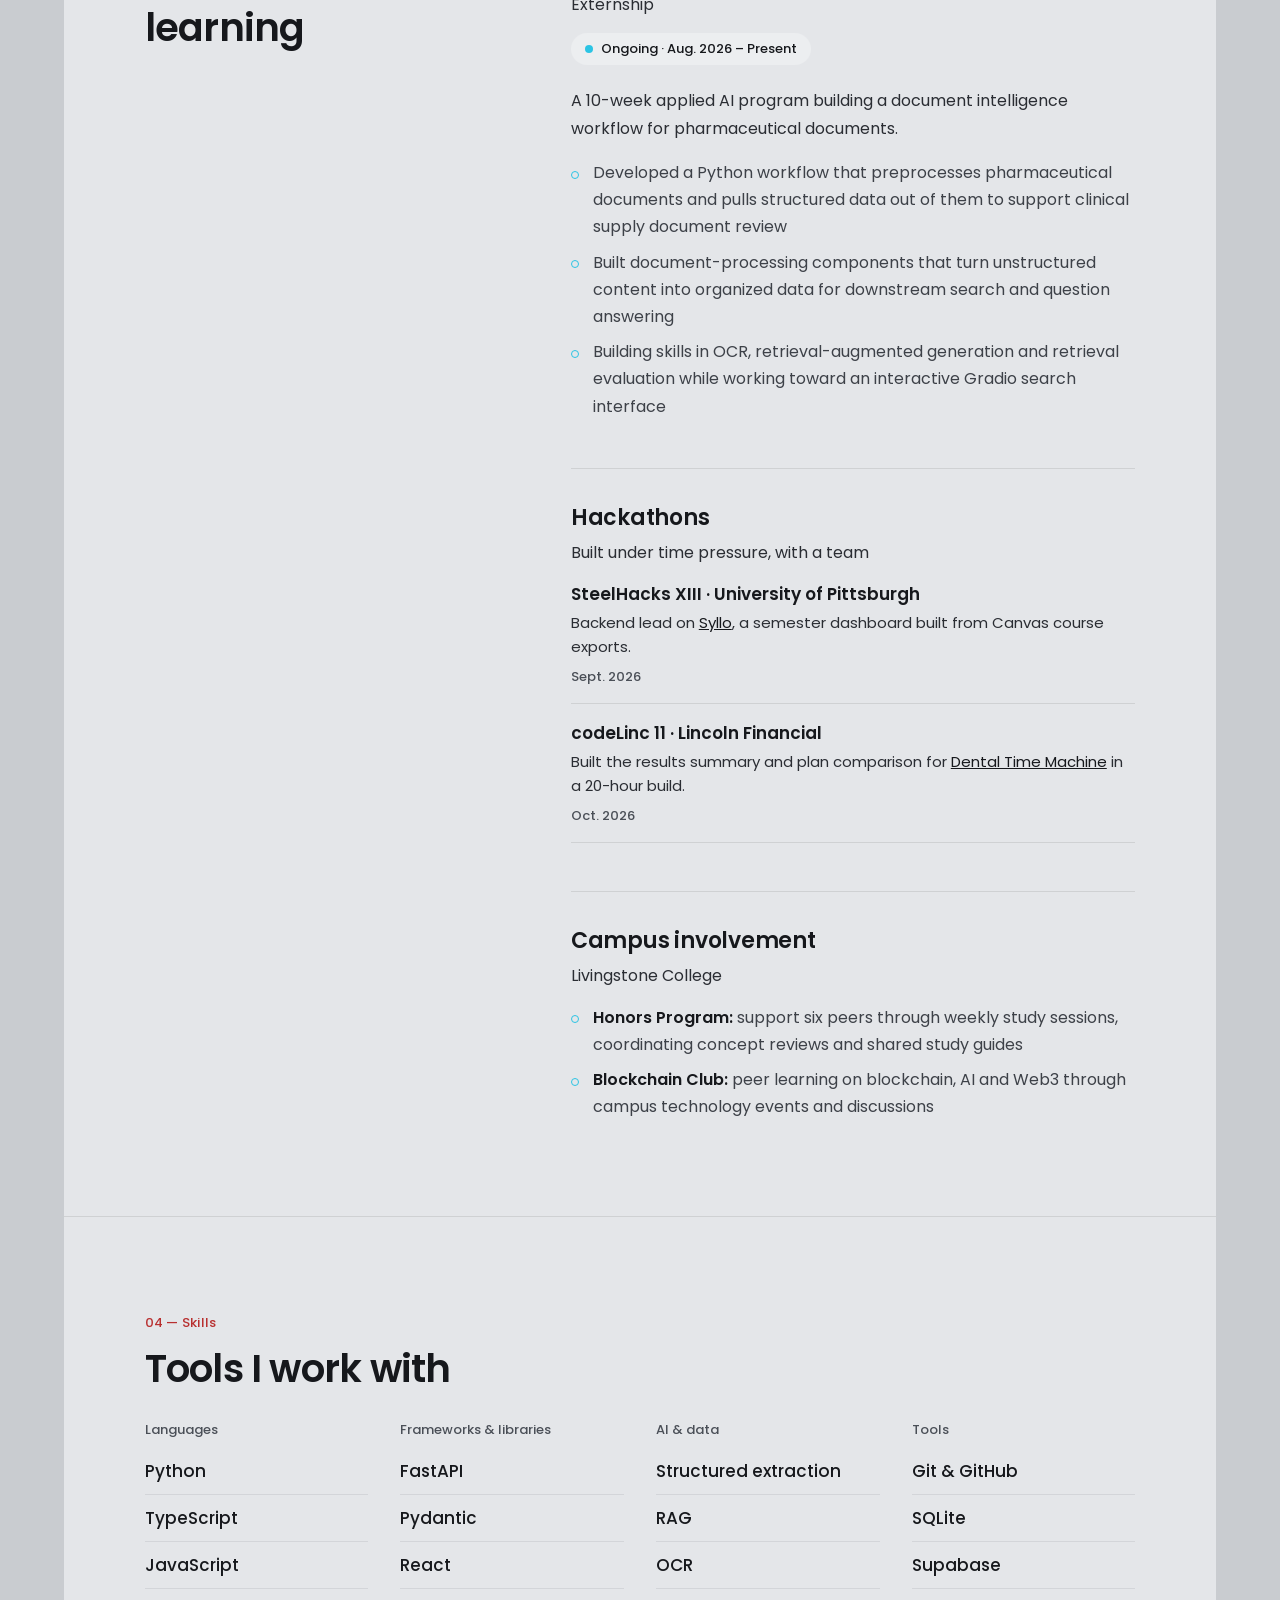
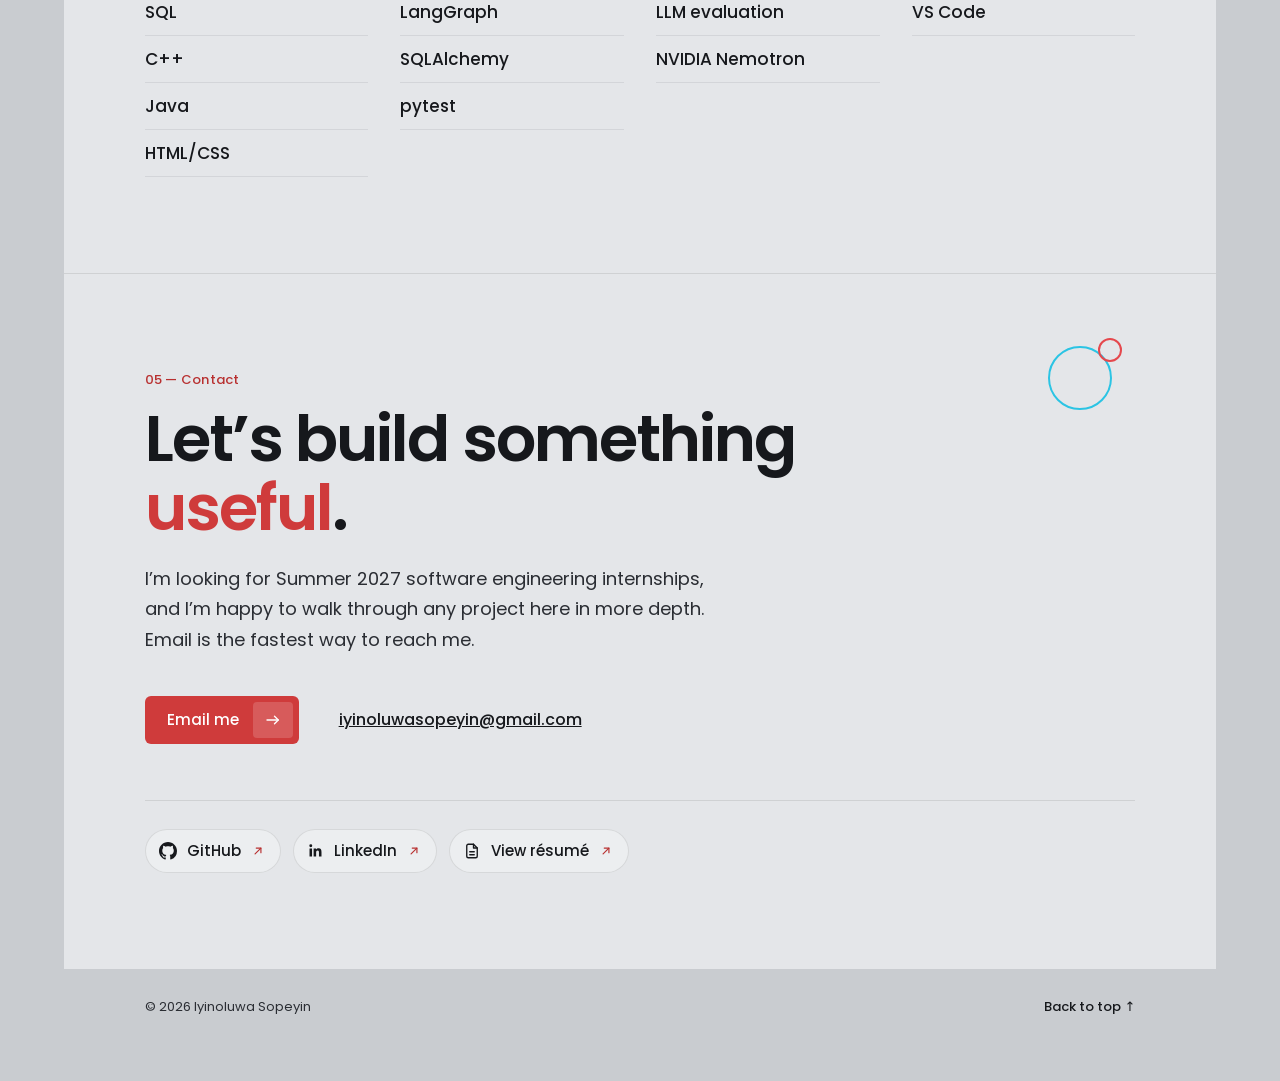
==== commit b0888641: "Add project case studies and recruiter-focused home page - Case-study pages for Ledger Agent, Syllo " ====
--- a/index.html
+++ b/index.html
@@ -3,15 +3,21 @@
 <head>
 <meta charset="utf-8">
 <meta name="viewport" content="width=device-width, initial-scale=1">
-<title>Iyin Sopeyin — Portfolio</title>
-<meta name="description" content="Iyin Sopeyin — Computer Science student and aspiring software engineer.">
+<title>Iyinoluwa` Sopeyin — Portfolio</title>
+<meta name="description" content="Iyinoluwa Sopeyin is a Computer Science student building backend systems and applied-AI tools, looking for Summer 2027 software engineering internships.">
+<meta property="og:title" content="Iyinoluwa Sopeyin — Portfolio">
+<meta property="og:description" content="Computer Science student building backend systems and applied-AI tools. Projects, case studies and résumé.">
+<meta property="og:image" content="https://iyinoluwas.github.io/Personal_portfolio/images/portrait.webp">
+<meta property="og:type" content="website">
+<link rel="icon" href="data:image/svg+xml,%3Csvg xmlns='http://www.w3.org/2000/svg' viewBox='0 0 64 64'%3E%3Crect width='64' height='64' rx='14' fill='%2316181C'/%3E%3Ctext x='29' y='46' text-anchor='middle' font-family='Arial,sans-serif' font-weight='700' font-size='38' fill='%23fff'%3EI%3C/text%3E%3Ccircle cx='45' cy='42' r='5' fill='%23CF3B3B'/%3E%3C/svg%3E">
 <link rel="preconnect" href="https://fonts.googleapis.com">
 <link rel="preconnect" href="https://fonts.gstatic.com" crossorigin>
-<link href="https://fonts.googleapis.com/css2?family=Poppins:wght@400;500;600;700&amp;family=Playfair+Display:wght@700&amp;display=swap" rel="stylesheet">
+<link href="https://fonts.googleapis.com/css2?family=Poppins:wght@400;500;600;700&amp;display=swap" rel="stylesheet">
 <link rel="stylesheet" href="css/styles.css">
 <script src="js/main.js" defer></script>
 </head>
 <body>
+<a class="skip" href="#main">Skip to content</a>
 <div class="pf">
 
 <header class="sheet hero" id="top">
@@ -30,6 +36,7 @@
       <li><a href="#experience">Experience</a></li>
       <li><a href="#skills">Skills</a></li>
       <li><a href="#contact">Contact</a></li>
+      <li><a class="nav-cta" href="files/Iyinoluwa-Sopeyin-Resume.pdf" target="_blank" rel="noopener">Résumé</a></li>
     </ul>
     <button class="iconbtn" type="button" aria-label="Open menu" aria-expanded="false" aria-controls="site-menu">
       <svg class="icon-open" width="24" height="24" viewBox="0 0 24 24" fill="none" stroke="currentColor" stroke-width="1.8" stroke-linecap="round" aria-hidden="true"><path d="M4 7h16"></path><path d="M8 12h12"></path><path d="M4 17h16"></path></svg>
@@ -43,26 +50,37 @@
     <a href="#experience">Experience <span class="menu-num">03</span></a>
     <a href="#skills">Skills <span class="menu-num">04</span></a>
     <a href="#contact">Contact <span class="menu-num">05</span></a>
+    <a href="files/Iyinoluwa-Sopeyin-Resume.pdf" target="_blank" rel="noopener">Résumé <span class="menu-num">PDF</span></a>
   </div>
 
   <div class="h-left">
+    <p class="avail"><span class="status-dot" aria-hidden="true"></span>Open to Summer 2027 internships</p>
     <h1 class="greeting">
       <span>Hi,</span>
-      <span>I’m <span class="accent">Iyin</span></span>
+      <span>I’m <span class="accent">Iyinoluwa</span></span>
     </h1>
-    <p class="tagline">Computer Science Student &amp; Aspiring Software Engineer</p>
-    <a class="btn hero-cta" href="#projects">View My Work<span class="arr" aria-hidden="true"><svg width="18" height="18" viewBox="0 0 24 24" fill="none" stroke="currentColor" stroke-width="1.8" stroke-linecap="round" stroke-linejoin="round"><path d="M4 12h15"></path><path d="M14 7l5 5-5 5"></path></svg></span></a>
+    <p class="tagline">Computer Science student building backend systems and applied-AI tools</p>
+    <div class="hero-actions">
+      <a class="btn" href="#projects">View My Work<span class="arr" aria-hidden="true"><svg width="18" height="18" viewBox="0 0 24 24" fill="none" stroke="currentColor" stroke-width="1.8" stroke-linecap="round" stroke-linejoin="round"><path d="M4 12h15"></path><path d="M14 7l5 5-5 5"></path></svg></span></a>
+      <a class="tlink" href="files/Iyinoluwa-Sopeyin-Resume.pdf" target="_blank" rel="noopener">Résumé (PDF)</a>
+    </div>
   </div>
 
   <div class="h-portrait">
-    <img src="images/portrait.webp" alt="Portrait of Iyin Sopeyin, smiling, with braided hair in a bun, wearing a cream blazer over a black top" width="1084" height="1451">
+    <img src="images/portrait.webp" alt="Portrait of Iyin Sopeyin, smiling, with braided hair in a bun, wearing a cream blazer over a black top" width="1084" height="1451" fetchpriority="high">
   </div>
 
   <div class="h-right">
     <p class="eyebrow">About me</p>
-    <h2 class="intro-title">I build useful software from complex ideas.</h2>
-    <p class="intro-text">I’m a Computer Science student at Livingstone College. I enjoy building practical tools across backend development, web applications, and applied AI.</p>
-    <a class="tlink red intro-link" href="#about">About My Journey<svg width="16" height="16" viewBox="0 0 24 24" fill="none" stroke="currentColor" stroke-width="1.8" stroke-linecap="round" stroke-linejoin="round" aria-hidden="true"><path d="M12 5v13"></path><path d="M7 13l5 5 5-5"></path></svg></a>
+    <h2 class="intro-title">The model does the reading. Tested code checks the answer.</h2>
+    <p class="intro-text">I build backends and AI pipelines for messy documents and data: course exports, insurance plans, financial records. I’m currently in the Pfizer Advanced AI &amp; document intelligence externship.</p>
+    <div class="intro-links">
+      <a class="tlink red" href="#about">About My Journey<svg width="16" height="16" viewBox="0 0 24 24" fill="none" stroke="currentColor" stroke-width="1.8" stroke-linecap="round" stroke-linejoin="round" aria-hidden="true"><path d="M12 5v13"></path><path d="M7 13l5 5 5-5"></path></svg></a>
+      <span class="intro-icons">
+        <a class="icon-link" href="https://github.com/IyinoluwaS" aria-label="GitHub profile"><svg width="20" height="20" viewBox="0 0 16 16" fill="currentColor" aria-hidden="true"><path d="M8 0C3.58 0 0 3.58 0 8c0 3.54 2.29 6.53 5.47 7.59.4.07.55-.17.55-.38 0-.19-.01-.82-.01-1.49-2.01.37-2.53-.49-2.69-.94-.09-.23-.48-.94-.82-1.13-.28-.15-.68-.52-.01-.53.63-.01 1.08.58 1.23.82.72 1.21 1.87.87 2.33.66.07-.52.28-.87.51-1.07-1.78-.2-3.64-.89-3.64-3.95 0-.87.31-1.59.82-2.15-.08-.2-.36-1.02.08-2.12 0 0 .67-.21 2.2.82.64-.18 1.32-.27 2-.27.68 0 1.36.09 2 .27 1.53-1.04 2.2-.82 2.2-.82.44 1.1.16 1.92.08 2.12.51.56.82 1.27.82 2.15 0 3.07-1.87 3.75-3.65 3.95.29.25.54.73.54 1.48 0 1.07-.01 1.93-.01 2.2 0 .21.15.46.55.38A8.01 8.01 0 0016 8c0-4.42-3.58-8-8-8z"></path></svg></a>
+        <a class="icon-link" href="https://www.linkedin.com/in/iyinoluwa-sopeyin/" aria-label="LinkedIn profile"><svg width="18" height="18" viewBox="0 0 24 24" fill="currentColor" aria-hidden="true"><path d="M20.45 20.45h-3.56v-5.57c0-1.33-.02-3.04-1.85-3.04-1.85 0-2.14 1.45-2.14 2.94v5.67H9.35V9h3.41v1.56h.05c.48-.9 1.64-1.85 3.37-1.85 3.6 0 4.27 2.37 4.27 5.46v6.28zM5.34 7.43a2.06 2.06 0 1 1 0-4.13 2.06 2.06 0 0 1 0 4.13zM7.12 20.45H3.56V9h3.56v11.45z"></path></svg></a>
+      </span>
+    </div>
   </div>
 
   <div class="h-foot">
@@ -77,7 +95,7 @@
   </div>
 </header>
 
-<main class="sheet content">
+<main class="sheet content" id="main">
 
   <section class="sec" id="about" aria-labelledby="about-h">
     <div class="sec-head">
@@ -85,20 +103,20 @@
       <h2 class="sec-title" id="about-h">Curious about how things work, focused on making them useful.</h2>
     </div>
     <div class="sec-body">
-      <p class="lead">I’m a Computer Science student at Livingstone College, where I study as a Presidential Scholar. I like taking a messy, complicated problem and shaping it into software people can actually use — usually starting on the backend, where data gets cleaned up and structured.</p>
-      <p class="lead">Right now that curiosity is pointed at backend development, web applications, and applied AI — through hackathons, personal projects, and an externship in document intelligence.</p>
+      <p class="lead">I’m a Computer Science student and Presidential Scholar at Livingstone College. I’m drawn to messy, real-world information (course exports, insurance plans, financial records) and to turning it into something a person can trust and act on.</p>
+      <p class="lead">Most of my work sits on the backend and in applied AI. My habit is to let a model handle the fuzzy reading, then check what it produces with plain, tested code before anyone relies on it. I’ve practised that in hackathons, personal projects and an externship in document intelligence.</p>
       <div class="facts">
         <div>
+          <p class="fact-label">Looking for</p>
+          <p class="fact-value">Summer 2027 software engineering internships</p>
+        </div>
+        <div>
           <p class="fact-label">School</p>
-          <p class="fact-value">Livingstone College</p>
-        </div>
-        <div>
-          <p class="fact-label">Major</p>
-          <p class="fact-value">Computer Science</p>
+          <p class="fact-value">Livingstone College · B.S. Computer Science</p>
         </div>
         <div>
           <p class="fact-label">Honors</p>
-          <p class="fact-value">Presidential Scholar · 4.0 GPA</p>
+          <p class="fact-value">Presidential Scholar · Honors Program · 4.0 GPA</p>
         </div>
         <div>
           <p class="fact-label">Expected graduation</p>
@@ -112,22 +130,45 @@
     <div class="sec-head">
       <p class="eyebrow">02 — Selected projects</p>
       <h2 class="sec-title" id="projects-h">Things I’ve built</h2>
+      <p class="sec-intro">Each project has a case study covering what I built, the decisions behind it, how it’s tested and what it doesn’t do yet.</p>
     </div>
     <div class="sec-wide projects">
       <article class="proj">
         <div class="proj-meta">
+          <p class="label">Solo project · Applied AI · 2026</p>
+          <span class="dot ring" aria-hidden="true"></span>
+        </div>
+        <h3 class="proj-title">Ledger Agent</h3>
+        <p class="proj-text">Answers plain-English questions about a finance ledger by writing SQL, checking it with a deterministic guard, running it read-only and repairing its own failed queries. It refuses rather than guess.</p>
+        <dl class="proj-facts">
+          <div><dt>My role</dt><dd>Designed and built all of it, including the evaluation.</dd></div>
+          <div><dt>Outcome</dt><dd>On a 16-question test set, the repair loop lifted accuracy from 62% to 94% under a minimal prompt.</dd></div>
+        </dl>
+        <ul class="stack" aria-label="Ledger Agent tech stack">
+          <li>Python</li><li>LangGraph</li><li>Claude API</li><li>SQLite</li>
+        </ul>
+        <div class="proj-links">
+          <a class="btn btn-sm" href="projects/ledger-agent.html">Case study<span class="arr" aria-hidden="true"><svg width="16" height="16" viewBox="0 0 24 24" fill="none" stroke="currentColor" stroke-width="1.8" stroke-linecap="round" stroke-linejoin="round"><path d="M4 12h15"></path><path d="M14 7l5 5-5 5"></path></svg></span></a>
+          <a class="tlink red" href="https://github.com/IyinoluwaS/ledger-agent">View code</a>
+        </div>
+      </article>
+
+      <article class="proj">
+        <div class="proj-meta">
           <p class="label">SteelHacks XIII · Two-person team</p>
-          <span class="dot ring" aria-hidden="true"></span>
+          <span class="dot fill" aria-hidden="true"></span>
         </div>
         <h3 class="proj-title">Syllo</h3>
-        <p class="proj-text">Syllo turns Canvas course exports into a clear view of the semester. I led the backend: a FastAPI pipeline that converts Canvas EPUB exports into structured deadlines, exams, schedules and course policies. NVIDIA Nemotron does the extraction, and every result is checked against Pydantic schemas and quoted sources, so unsupported data is rejected. The parser is hardened against path traversal, XML external entities and zip bombs.</p>
-        <div>
-          <p class="stack-label">My role · Backend lead</p>
-          <ul class="stack" aria-label="Syllo tech stack">
-            <li>Python</li><li>FastAPI</li><li>Pydantic</li><li>SQLite</li><li>NVIDIA Nemotron</li><li>React</li><li>TypeScript</li>
-          </ul>
-        </div>
+        <p class="proj-text">Turns a Canvas course export into a semester view of deadlines, exams, class times and policies, so students don’t have to dig through every course page.</p>
+        <dl class="proj-facts">
+          <div><dt>My role</dt><dd>Backend lead. I built the course import end to end, from file upload to the review screen.</dd></div>
+          <div><dt>Outcome</dt><dd>AI-extracted records are validated, shown with their source, and saved only after the student confirms them.</dd></div>
+        </dl>
+        <ul class="stack" aria-label="Syllo tech stack">
+          <li>TypeScript</li><li>Supabase</li><li>NVIDIA Nemotron</li><li>React</li><li>Python</li><li>FastAPI</li>
+        </ul>
         <div class="proj-links">
+          <a class="btn btn-sm" href="projects/syllo.html">Case study<span class="arr" aria-hidden="true"><svg width="16" height="16" viewBox="0 0 24 24" fill="none" stroke="currentColor" stroke-width="1.8" stroke-linecap="round" stroke-linejoin="round"><path d="M4 12h15"></path><path d="M14 7l5 5-5 5"></path></svg></span></a>
           <a class="tlink red" href="https://github.com/Landyn-bot/student-hub">View code</a>
         </div>
       </article>
@@ -135,36 +176,20 @@
       <article class="proj">
         <div class="proj-meta">
           <p class="label">codeLinc 11 · Team hackathon</p>
-          <span class="dot fill" aria-hidden="true"></span>
+          <span class="dot ring" aria-hidden="true"></span>
         </div>
         <h3 class="proj-title">Dental Time Machine</h3>
-        <p class="proj-text">A web app, built in 20 hours, that turns a dental treatment plan into plain answers: what insurance will likely pay, what you will likely pay, and how scheduling care across plan years could lower the bill. I built the results summary (totals, annual-maximum usage, a per-procedure cost chart and a cash-vs-insurance comparison), side-by-side plan comparison, and a calendar reminder before benefits reset. I wrote the calculator logic test-first.</p>
-        <div>
-          <p class="stack-label">My role · Results &amp; plan comparison</p>
-          <ul class="stack" aria-label="Dental Time Machine tech stack">
-            <li>Python</li><li>FastAPI</li><li>Pydantic</li><li>pytest</li><li>React</li><li>TypeScript</li><li>Tailwind CSS</li>
-          </ul>
-        </div>
+        <p class="proj-text">For a hackathon app that explains dental costs, I built the part that answers “so what will I pay?”: the results summary, a side-by-side plan comparison and a reminder before benefits reset.</p>
+        <dl class="proj-facts">
+          <div><dt>My role</dt><dd>Built those three features end to end, from the backend calculations to the React screens.</dd></div>
+          <div><dt>Outcome</dt><dd>67 backend tests, written before the code, all passing.</dd></div>
+        </dl>
+        <ul class="stack" aria-label="Dental Time Machine tech stack">
+          <li>Python</li><li>FastAPI</li><li>pytest</li><li>React</li><li>TypeScript</li><li>Tailwind CSS</li>
+        </ul>
         <div class="proj-links">
+          <a class="btn btn-sm" href="projects/dental-time-machine.html">Case study<span class="arr" aria-hidden="true"><svg width="16" height="16" viewBox="0 0 24 24" fill="none" stroke="currentColor" stroke-width="1.8" stroke-linecap="round" stroke-linejoin="round"><path d="M4 12h15"></path><path d="M14 7l5 5-5 5"></path></svg></span></a>
           <a class="tlink red" href="https://github.com/gbemilekeadesiyan-a11y/Dental-Time-Machine">View code</a>
-        </div>
-      </article>
-
-      <article class="proj">
-        <div class="proj-meta">
-          <p class="label">Applied AI · Text-to-SQL</p>
-          <span class="dot ring" aria-hidden="true"></span>
-        </div>
-        <h3 class="proj-title">Ledger Agent</h3>
-        <p class="proj-text">Ledger Agent answers natural-language questions about financial data by turning them into validated SQL queries. Built with LangGraph over SQLite, it repairs failed queries automatically, which raised accuracy from 62% to 94% on a 16-question evaluation. I also built an evaluation and ablation framework to study failure patterns and compare repair strategies.</p>
-        <div>
-          <p class="stack-label">Built with</p>
-          <ul class="stack" aria-label="Ledger Agent tech stack">
-            <li>Python</li><li>LangGraph</li><li>SQLite</li><li>SQL</li><li>pytest</li>
-          </ul>
-        </div>
-        <div class="proj-links">
-          <a class="tlink red" href="https://github.com/IyinoluwaS/ledger-agent">View code</a>
         </div>
       </article>
     </div>
@@ -192,6 +217,27 @@
 
       <div class="job involvement">
         <div>
+          <h3 class="job-title">Hackathons</h3>
+          <p class="job-company">Built under time pressure, with a team</p>
+        </div>
+      </div>
+      <div class="hack">
+        <div>
+          <p class="hack-name">SteelHacks XIII · University of Pittsburgh</p>
+          <p class="hack-text">Backend lead on <a href="projects/syllo.html">Syllo</a>, a semester dashboard built from Canvas course exports.</p>
+        </div>
+        <p class="hack-when">Sept. 2026</p>
+      </div>
+      <div class="hack">
+        <div>
+          <p class="hack-name">codeLinc 11 · Lincoln Financial</p>
+          <p class="hack-text">Built the results summary and plan comparison for <a href="projects/dental-time-machine.html">Dental Time Machine</a> in a 20-hour build.</p>
+        </div>
+        <p class="hack-when">Oct. 2026</p>
+      </div>
+
+      <div class="job involvement">
+        <div>
           <h3 class="job-title">Campus involvement</h3>
           <p class="job-company">Livingstone College</p>
         </div>
@@ -210,20 +256,20 @@
     </div>
     <div class="sec-wide skills">
       <div>
-        <p class="label">Languages</p>
+        <h3 class="label">Languages</h3>
         <ul><li>Python</li><li>TypeScript</li><li>JavaScript</li><li>SQL</li><li>C++</li><li>Java</li><li>HTML/CSS</li></ul>
       </div>
       <div>
-        <p class="label">Frameworks &amp; libraries</p>
+        <h3 class="label">Frameworks &amp; libraries</h3>
         <ul><li>FastAPI</li><li>Pydantic</li><li>React</li><li>LangGraph</li><li>SQLAlchemy</li><li>pytest</li></ul>
       </div>
       <div>
-        <p class="label">AI &amp; data</p>
+        <h3 class="label">AI &amp; data</h3>
         <ul><li>Structured extraction</li><li>RAG</li><li>OCR</li><li>LLM evaluation</li><li>NVIDIA Nemotron</li></ul>
       </div>
       <div>
-        <p class="label">Tools</p>
-        <ul><li>Git &amp; GitHub</li><li>SQLite</li><li>VS Code</li></ul>
+        <h3 class="label">Tools</h3>
+        <ul><li>Git &amp; GitHub</li><li>SQLite</li><li>Supabase</li><li>VS Code</li></ul>
       </div>
     </div>
   </section>
@@ -234,7 +280,7 @@
     <div class="sec-wide">
       <p class="eyebrow">05 — Contact</p>
       <h2 class="contact-title" id="contact-h">Let’s build something <span class="accent">useful</span>.</h2>
-      <p class="contact-text">I’m open to internships, collaborations, and conversations about software. The fastest way to reach me is email.</p>
+      <p class="contact-text">I’m looking for Summer 2027 software engineering internships, and I’m happy to walk through any project here in more depth. Email is the fastest way to reach me.</p>
       <div class="contact-actions">
         <a class="btn" href="mailto:iyinoluwasopeyin@gmail.com">Email me<span class="arr" aria-hidden="true"><svg width="18" height="18" viewBox="0 0 24 24" fill="none" stroke="currentColor" stroke-width="1.8" stroke-linecap="round" stroke-linejoin="round"><path d="M4 12h15"></path><path d="M14 7l5 5-5 5"></path></svg></span></a>
         <a class="contact-email" href="mailto:iyinoluwasopeyin@gmail.com">iyinoluwasopeyin@gmail.com</a>
--- a/css/styles.css
+++ b/css/styles.css
@@ -32,6 +32,8 @@
 h1,h2,h3,p,ul{margin:0}
 ul{padding:0;list-style:none}
 [hidden]{display:none !important}
+.skip{position:absolute;left:16px;top:-80px;z-index:20;padding:10px 16px;border-radius:6px;background:var(--ink);color:#FFFFFF;font-family:'Poppins',system-ui,sans-serif;font-size:14px;font-weight:500;text-decoration:none}
+.skip:focus{top:16px;color:#FFFFFF}
 
 .pf{font-family:'Poppins',system-ui,sans-serif;color:var(--ink);padding:48px 64px 64px;-webkit-font-smoothing:antialiased}
 .sheet{background:var(--sheet);max-width:1440px;margin:0 auto}
@@ -47,7 +49,8 @@
 .spacer{flex-grow:1}
 .nav-links{display:flex;align-items:center;gap:2px;padding:5px;background:var(--menu-bg);border-radius:999px;box-shadow:inset 0 0 0 1px var(--line),0 10px 24px -18px rgba(22,24,28,.35)}
 .nav-links a{display:inline-flex;align-items:center;min-height:36px;padding:0 16px;border-radius:999px;text-decoration:none;font-size:14px;font-weight:500;color:var(--ink-soft);transition:background-color .2s ease,color .2s ease}
-.nav-links a:hover{background:var(--ink);color:#FFFFFF}
+.nav-links .nav-cta{color:var(--accent-dark)}
+.nav-links a:hover{background:var(--accent-dark);color:#FFFFFF}
 .panel{position:absolute;left:21%;width:44%;top:17%;bottom:0;background:var(--panel)}
 .h-left{position:absolute;left:7%;top:28%;width:27%;z-index:2}
 .h-portrait{position:absolute;bottom:0;left:47.5%;transform:translateX(-46%);height:79%;aspect-ratio:1084/1451;z-index:1}
@@ -63,10 +66,14 @@
 .greeting{font-family:'Poppins',system-ui,sans-serif;font-weight:700;font-size:clamp(46px,5vw,72px);line-height:1.12;letter-spacing:-0.02em;color:var(--ink)}
 .greeting > span{display:block}
 .tagline{margin-top:18px;font-size:clamp(17px,1.45vw,21px);font-weight:500;line-height:1.45;color:var(--ink);max-width:340px}
-.hero-cta{margin-top:44px}
+.hero-actions{display:flex;flex-wrap:wrap;align-items:center;gap:16px 28px;margin-top:40px}
+.avail{display:inline-flex;align-items:center;gap:8px;margin-bottom:22px;padding:6px 14px;border-radius:999px;background:var(--menu-bg);box-shadow:inset 0 0 0 1px var(--line);font-size:13px;font-weight:500;color:var(--ink)}
+.intro-links{display:flex;flex-wrap:wrap;align-items:center;gap:12px 20px;margin-top:28px}
+.intro-icons{display:inline-flex;gap:12px}
+.icon-link{display:inline-flex;align-items:center;justify-content:center;width:44px;height:44px;border-radius:50%;background:var(--menu-bg);box-shadow:inset 0 0 0 1px var(--line);color:var(--ink);transition:background-color .2s ease,color .2s ease,transform .2s ease}
+.icon-link:hover{background:var(--ink);color:#FFFFFF;transform:translateY(-2px)}
 .intro-title{margin-top:14px;font-size:clamp(22px,2vw,28px);font-weight:500;line-height:1.32;letter-spacing:-0.01em;color:var(--ink)}
 .intro-text{margin-top:20px;font-size:15px;line-height:1.7;color:var(--ink-soft)}
-.intro-link{margin-top:28px}
 
 /* "Explore projects" / "Let's talk" icons */
 .mini-badge{display:inline-flex;align-items:center;justify-content:center;width:26px;height:26px;border-radius:50%;background:var(--accent);color:#FFFFFF;transition:transform .2s ease}
@@ -81,6 +88,8 @@
 .btn{display:inline-flex;align-items:center;gap:14px;text-decoration:none;color:#FFFFFF;background:var(--accent);border-radius:6px;padding:6px 6px 6px 22px;min-height:48px;font-weight:500;font-size:15px;transition:filter .2s ease,transform .2s ease,box-shadow .2s ease}
 .btn:hover{color:#FFFFFF;filter:brightness(.94);transform:translateY(-2px);box-shadow:0 12px 24px -14px rgba(207,59,59,.75)}
 .btn:active{transform:translateY(0);box-shadow:none}
+.btn-sm{min-height:42px;gap:12px;padding:5px 5px 5px 18px;font-size:14px}
+.btn-sm .arr{width:34px;height:32px}
 .btn .arr{display:inline-flex;align-items:center;justify-content:center;width:40px;height:36px;border-radius:4px;background:rgba(255,255,255,.16);transition:transform .2s ease,background-color .2s ease}
 .btn:hover .arr{transform:translateX(3px);background:rgba(255,255,255,.24)}
 .tlink{display:inline-flex;align-items:center;gap:8px;text-decoration:none;font-weight:500;font-size:15px;padding-bottom:5px;border-bottom:1.5px solid currentColor;min-height:32px;transition:color .2s ease}
@@ -115,7 +124,9 @@
 .sec-head{grid-column:1 / span 4}
 .sec-body{grid-column:6 / span 7}
 .sec-wide{grid-column:1 / -1}
+.sec-head:has(+ .sec-wide){grid-column:1 / span 7}
 .eyebrow{font-size:13px;font-weight:500;letter-spacing:.02em;color:var(--accent-dark)}
+.sec-intro{margin-top:18px;font-size:16px;line-height:1.7;color:var(--ink-soft);max-width:360px}
 .sec-title{margin-top:14px;font-size:clamp(30px,3vw,42px);font-weight:600;line-height:1.15;letter-spacing:-0.02em}
 .label{font-size:13px;font-weight:500;color:var(--muted)}
 .lead{font-size:18px;line-height:1.75;color:var(--ink-soft)}
@@ -138,7 +149,10 @@
 .stack-label{font-size:12px;font-weight:500;color:var(--muted);margin-bottom:10px}
 .stack{display:flex;flex-wrap:wrap;gap:8px}
 .stack li{font-size:13px;font-weight:500;padding:6px 12px;border-radius:999px;background:var(--chip);color:var(--ink-soft)}
-.proj-links{display:flex;gap:28px;flex-wrap:wrap;margin-top:auto;padding-top:8px}
+.proj-links{display:flex;align-items:center;gap:16px 24px;flex-wrap:wrap;margin-top:auto;padding-top:8px}
+.proj-facts{display:grid;gap:14px;padding:18px 0;border-top:1px solid var(--line);border-bottom:1px solid var(--line)}
+.proj-facts dt{font-size:12px;font-weight:500;color:var(--muted)}
+.proj-facts dd{margin:4px 0 0;font-size:15px;line-height:1.6;color:var(--ink)}
 
 /* Experience */
 .job{display:flex;justify-content:space-between;align-items:flex-start;gap:16px;flex-wrap:wrap}
@@ -151,6 +165,11 @@
 .xp li{position:relative;padding-left:22px;font-size:16px;line-height:1.7;color:var(--ink-xp)}
 .xp li::before{content:'';position:absolute;left:0;top:.72em;width:8px;height:8px;border-radius:50%;border:1.5px solid var(--cyan)}
 .xp strong{font-weight:600;color:var(--ink)}
+.hack{display:flex;justify-content:space-between;align-items:baseline;gap:8px 24px;flex-wrap:wrap;padding:16px 0;border-bottom:1px solid var(--line)}
+.hack:first-of-type{margin-top:12px}
+.hack-name{font-size:17px;font-weight:600}
+.hack-text{margin-top:4px;font-size:15px;line-height:1.6;color:var(--ink-soft)}
+.hack-when{font-size:13px;font-weight:500;color:var(--muted);white-space:nowrap}
 .involvement{margin-top:48px;padding-top:32px;border-top:1px solid var(--line)}
 
 /* Skills */
@@ -173,12 +192,80 @@
 .site-footer a{text-decoration:none;font-weight:500}
 
 /* ==========================================================================
+   Case study pages
+   ========================================================================== */
+.case-top{padding:34px 7% 80px}
+.case-bar{display:flex;align-items:center;gap:20px}
+.case-back{display:inline-flex;align-items:center;gap:8px;min-height:44px;padding:0 16px 0 12px;border-radius:999px;background:var(--menu-bg);box-shadow:inset 0 0 0 1px var(--line);text-decoration:none;font-size:14px;font-weight:500;color:var(--ink-soft);transition:background-color .2s ease,color .2s ease}
+.case-back:hover{background:var(--accent-dark);color:#FFFFFF}
+.case-back svg{transition:transform .2s ease}
+.case-back:hover svg{transform:translateX(-3px)}
+.case-hero{margin-top:72px;max-width:900px}
+.case-title{margin-top:14px;font-size:clamp(40px,5.2vw,68px);font-weight:600;line-height:1.05;letter-spacing:-0.03em}
+.case-lead{margin-top:24px;font-size:19px;line-height:1.7;color:var(--ink-soft);max-width:760px}
+.case-meta{display:grid;grid-template-columns:repeat(4,minmax(0,1fr));gap:24px 32px;margin-top:48px;padding-top:28px;border-top:1px solid var(--line)}
+.case-meta dt{font-size:13px;color:var(--muted)}
+.case-meta dd{margin:6px 0 0;font-size:15px;font-weight:500;line-height:1.55}
+.case-actions{display:flex;flex-wrap:wrap;align-items:center;gap:16px 28px;margin-top:40px}
+.prose p{font-size:17px;line-height:1.75;color:var(--ink-soft)}
+.prose p + p,.prose p + ul,.prose ul + p{margin-top:16px}
+.prose h3{margin-top:36px;font-size:19px;font-weight:600;letter-spacing:-0.01em}
+.prose h3:first-child{margin-top:0}
+.prose h3 + p,.prose h3 + ul{margin-top:10px}
+.prose code,.flow code,.flow-note code{font-family:ui-monospace,SFMono-Regular,Menlo,monospace;font-size:.88em;padding:1px 6px;border-radius:4px;background:var(--chip);color:var(--ink)}
+.prose strong{font-weight:600;color:var(--ink)}
+.owners{display:grid;grid-template-columns:repeat(2,minmax(0,1fr));gap:24px}
+.owner{background:var(--panel);border-radius:6px;padding:32px}
+.owner-tag{display:inline-flex;align-items:center;gap:8px;font-size:13px;font-weight:500;color:var(--ink)}
+.owner-tag::before{content:'';width:10px;height:10px;border-radius:50%;background:var(--accent)}
+.owner.team .owner-tag::before{background:transparent;border:2px solid var(--cyan)}
+.owner .xp{margin-top:18px}
+.legend{display:flex;flex-wrap:wrap;gap:10px 24px;margin-bottom:20px;font-size:13px;font-weight:500;color:var(--ink-soft)}
+.legend span{display:inline-flex;align-items:center;gap:8px}
+.legend span::before,.flow-kind::before{content:'';width:10px;height:10px;border-radius:50%;flex:none}
+.k-model::before{background:var(--accent)}
+.k-code::before{background:var(--cyan)}
+.k-person::before{background:transparent;border:2px solid var(--ink)}
+.flow{margin:0;padding:0;list-style:none;display:grid;grid-template-columns:repeat(auto-fit,minmax(min(100%,180px),1fr));gap:12px;counter-reset:step}
+.flow li{position:relative;display:flex;flex-direction:column;gap:10px;background:var(--panel);border-radius:6px;padding:22px 20px;counter-increment:step}
+.flow li::after{content:counter(step,decimal-leading-zero);position:absolute;top:20px;right:20px;font-size:12px;font-weight:500;color:var(--muted)}
+.flow-name{font-size:16px;font-weight:600;padding-right:28px}
+.flow-kind{display:inline-flex;align-items:center;gap:7px;font-size:12px;font-weight:500;color:var(--muted)}
+.flow-text{font-size:14px;line-height:1.6;color:var(--ink-soft)}
+.flow-note{margin-top:20px;font-size:15px;line-height:1.7;color:var(--ink-soft);max-width:760px}
+.decisions{display:flex;flex-direction:column;gap:28px}
+.decision h3{font-size:18px;font-weight:600;letter-spacing:-0.01em}
+.decision p{margin-top:8px;font-size:16px;line-height:1.75;color:var(--ink-soft)}
+.decision .trade{margin-top:10px;padding-left:14px;border-left:2px solid var(--cyan);font-size:15px}
+.pfr{display:grid;gap:22px}
+.pfr dt{font-size:13px;font-weight:500;color:var(--accent-dark)}
+.pfr dd{margin:6px 0 0;font-size:16px;line-height:1.75;color:var(--ink-soft)}
+.figs{display:grid;grid-template-columns:repeat(2,minmax(0,1fr));gap:32px;align-items:start}
+.fig img{display:block;width:100%;height:auto;border-radius:6px;box-shadow:inset 0 0 0 1px var(--line),0 18px 40px -28px rgba(22,24,28,.45)}
+.fig figcaption{margin-top:12px;font-size:14px;line-height:1.6;color:var(--muted)}
+.fig{margin:0}
+.results{width:100%;border-collapse:collapse;font-size:15px}
+.results th,.results td{padding:12px 14px;text-align:left;border-bottom:1px solid var(--line)}
+.results th{font-size:13px;font-weight:500;color:var(--muted)}
+.results td:not(:first-child),.results th:not(:first-child){text-align:right;font-variant-numeric:tabular-nums}
+.results tbody tr:last-child td{border-bottom:0}
+.table-wrap{overflow-x:auto;background:var(--panel);border-radius:6px;padding:8px 12px}
+.code{margin:0;overflow-x:auto;padding:22px 24px;border-radius:6px;background:var(--ink);color:#E4E6E9;font-family:ui-monospace,SFMono-Regular,Menlo,monospace;font-size:13px;line-height:1.65}
+.note{font-size:14px;line-height:1.6;color:var(--muted)}
+.case-next{max-width:1440px;margin:48px auto 0;display:flex;justify-content:space-between;align-items:center;gap:16px;flex-wrap:wrap;padding:40px 7%;background:var(--sheet)}
+.case-next p{font-size:13px;color:var(--muted)}
+.case-next-link{display:inline-flex;align-items:center;gap:10px;margin-top:6px;font-size:clamp(22px,2.4vw,30px);font-weight:600;letter-spacing:-0.02em;text-decoration:none}
+.case-next-link svg{transition:transform .2s ease}
+.case-next-link:hover svg{transform:translateX(4px)}
+.results caption{caption-side:bottom;text-align:left;padding:10px 14px 4px}
+
+/* ==========================================================================
    Reduced motion
    ========================================================================== */
 @media (prefers-reduced-motion: reduce){
   html{scroll-behavior:auto}
-  .btn,.btn .arr,.tlink,.tlink svg,.nav-links a,.social,.social .ext,.mini-badge,.chat-icon{transition:none}
-  .btn:hover,.btn:hover .arr,.intro-link:hover svg,.mini:hover .mini-badge,.mini:hover .chat-icon,.social:hover,.social:hover .ext{transform:none}
+  .btn,.btn .arr,.tlink,.tlink svg,.nav-links a,.social,.social .ext,.mini-badge,.chat-icon,.icon-link,.case-back,.case-back svg,.case-next-link svg{transition:none}
+  .btn:hover,.btn:hover .arr,.intro-link:hover svg,.mini:hover .mini-badge,.mini:hover .chat-icon,.social:hover,.social:hover .ext,.icon-link:hover,.case-back:hover svg,.case-next-link:hover svg{transform:none}
 }
 
 /* ==========================================================================
@@ -188,6 +275,8 @@
   .topbar .email{display:none}
   .projects{grid-template-columns:repeat(2,minmax(0,1fr))}
   .proj:last-child{grid-column:1 / -1}
+  .hero-actions .tlink{display:none}
+  .intro-links{gap:12px 14px}
 }
 
 /* ==========================================================================
@@ -208,14 +297,22 @@
   .h-portrait img{height:auto}
   .h-right{margin-top:40px;max-width:520px}
   .h-foot{position:relative;left:auto;right:auto;bottom:auto;margin-top:40px;padding-top:12px;border-top:1px solid var(--line)}
-  .d1{left:auto;right:12%;top:118px;width:46px}
-  .d2{left:auto;right:10%;top:110px;width:18px}
-  .d3{left:auto;right:6%;top:190px;width:20px}
+  .d1{left:auto;right:12%;top:196px;width:46px}
+  .d2{left:auto;right:10%;top:188px;width:18px}
+  .d3{left:auto;right:6%;top:268px;width:20px}
   .menu{top:76px;right:6%}
   .sec{padding:72px 6%;column-gap:0}
   .sec-head,.sec-body{grid-column:1 / -1}
   .projects{grid-template-columns:minmax(0,1fr)}
   .skills{grid-template-columns:repeat(2,minmax(0,1fr))}
+  .avail{margin-bottom:18px}
+  .hero-actions .tlink{display:inline-flex}
+  .case-top{padding:26px 6% 56px}
+  .case-hero{margin-top:48px}
+  .case-meta{grid-template-columns:repeat(2,minmax(0,1fr))}
+  .owners{grid-template-columns:minmax(0,1fr)}
+  .figs{grid-template-columns:minmax(0,1fr);max-width:667px}
+  .case-next{padding:32px 6%}
 }
 
 /* ==========================================================================
@@ -230,4 +327,9 @@
   .facts{grid-template-columns:minmax(0,1fr)}
   .skills{grid-template-columns:minmax(0,1fr)}
   .sec{padding:60px 22px}
-}
+  .case-top{padding:20px 20px 44px}
+  .case-meta{grid-template-columns:minmax(0,1fr)}
+  .case-lead{font-size:17px}
+  .owner{padding:24px 20px}
+  .case-next{padding:28px 22px}
+}
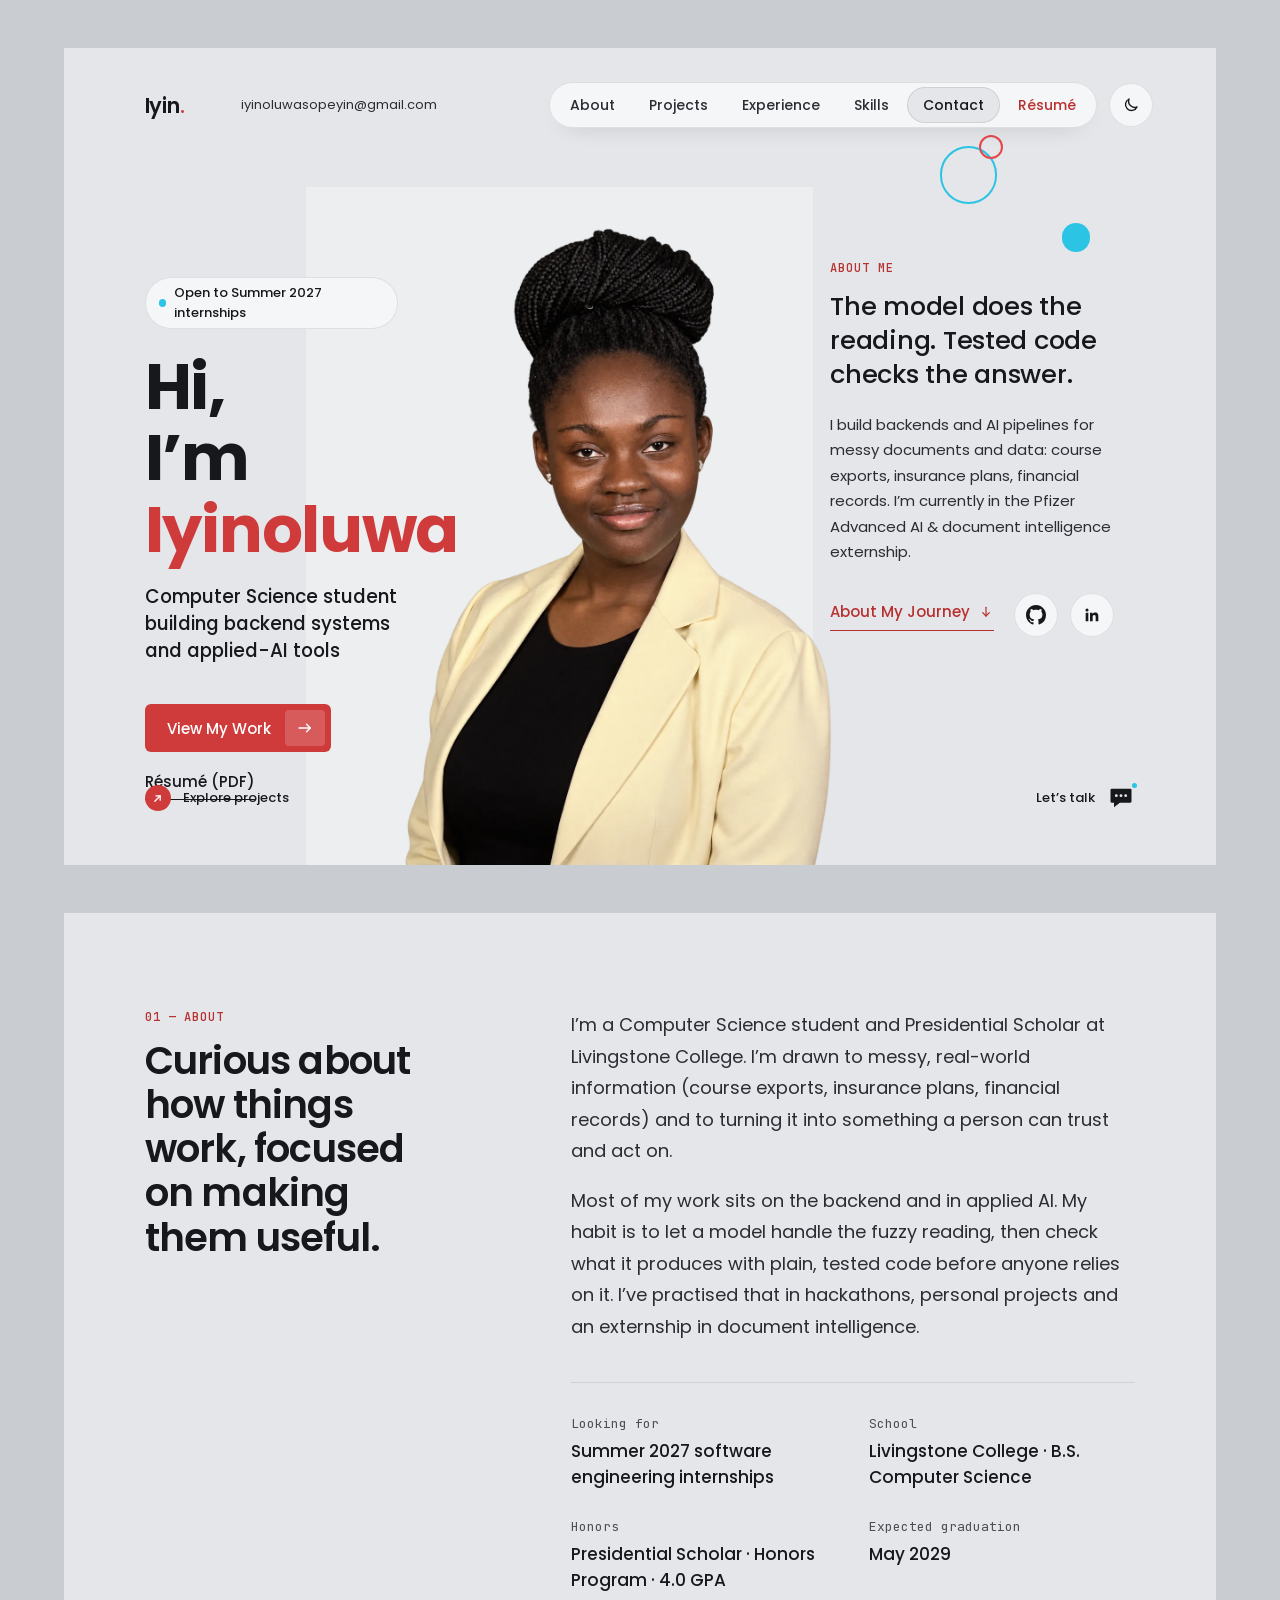
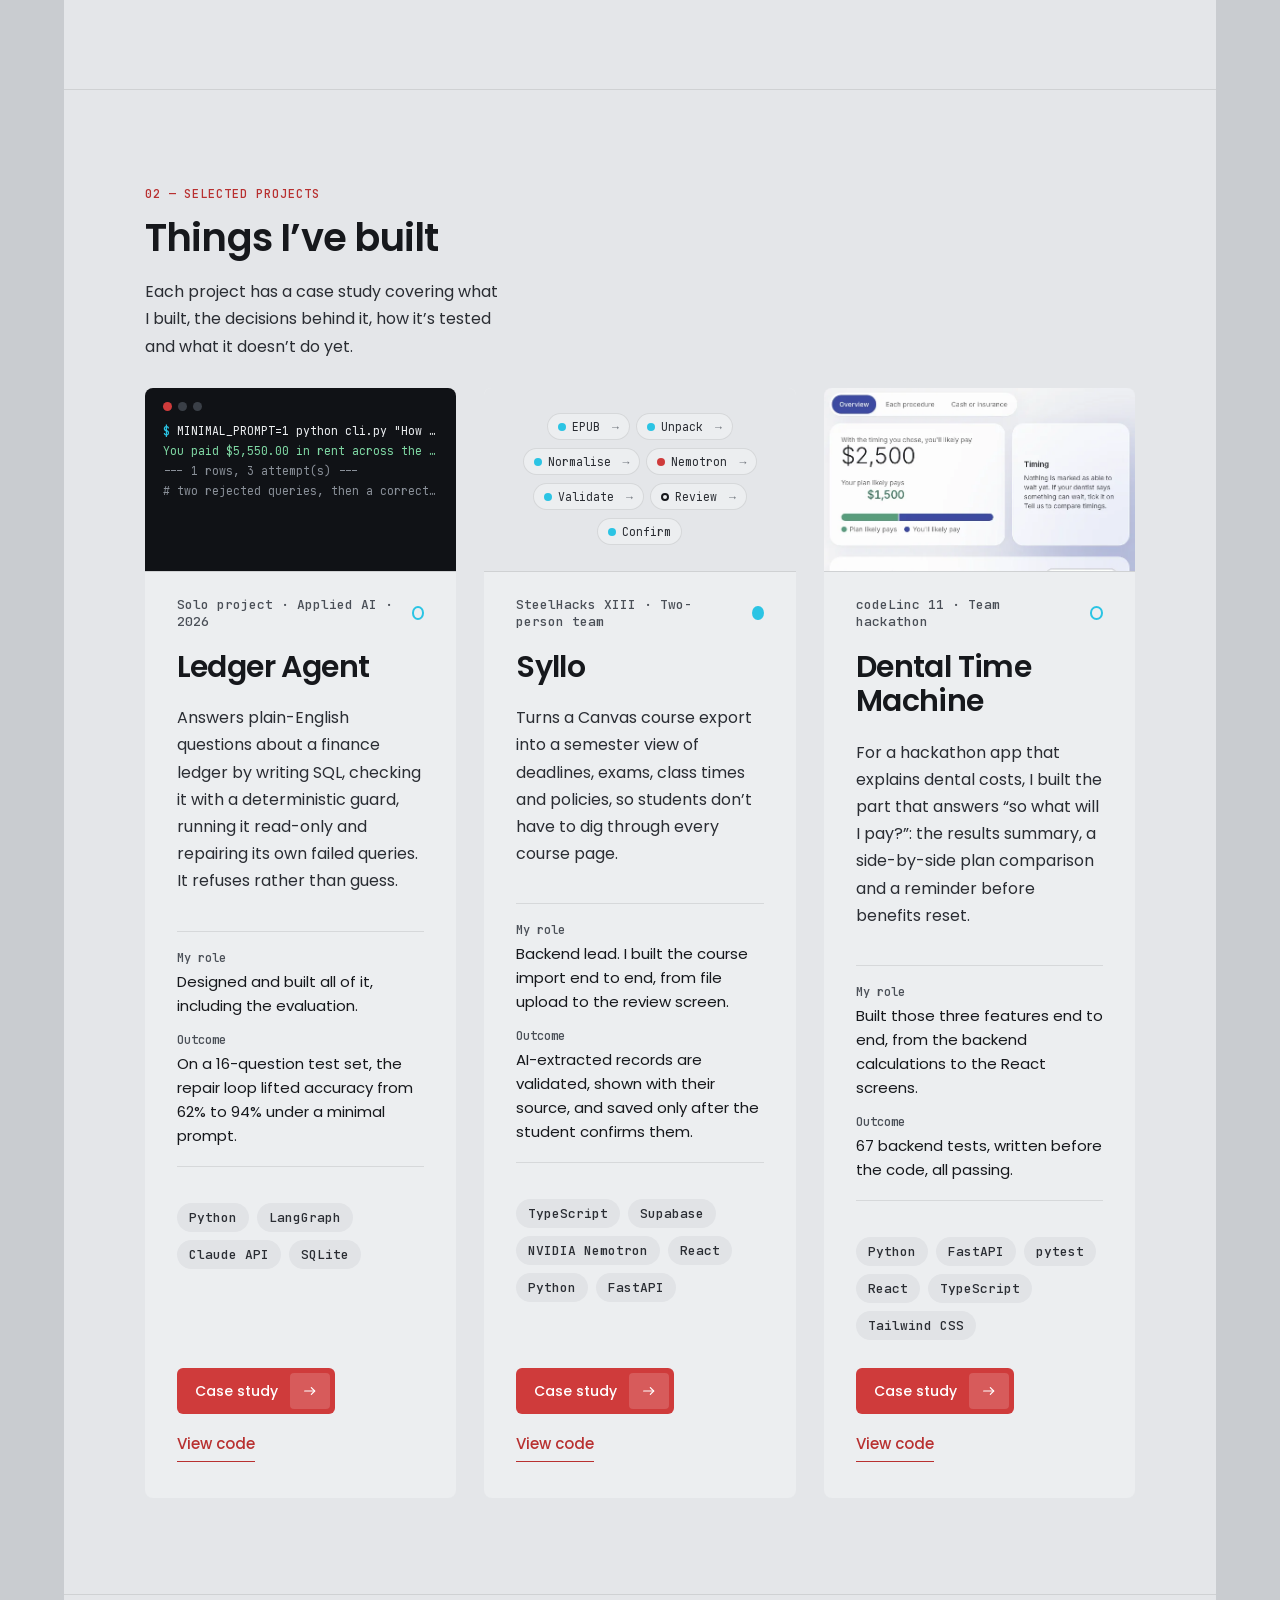
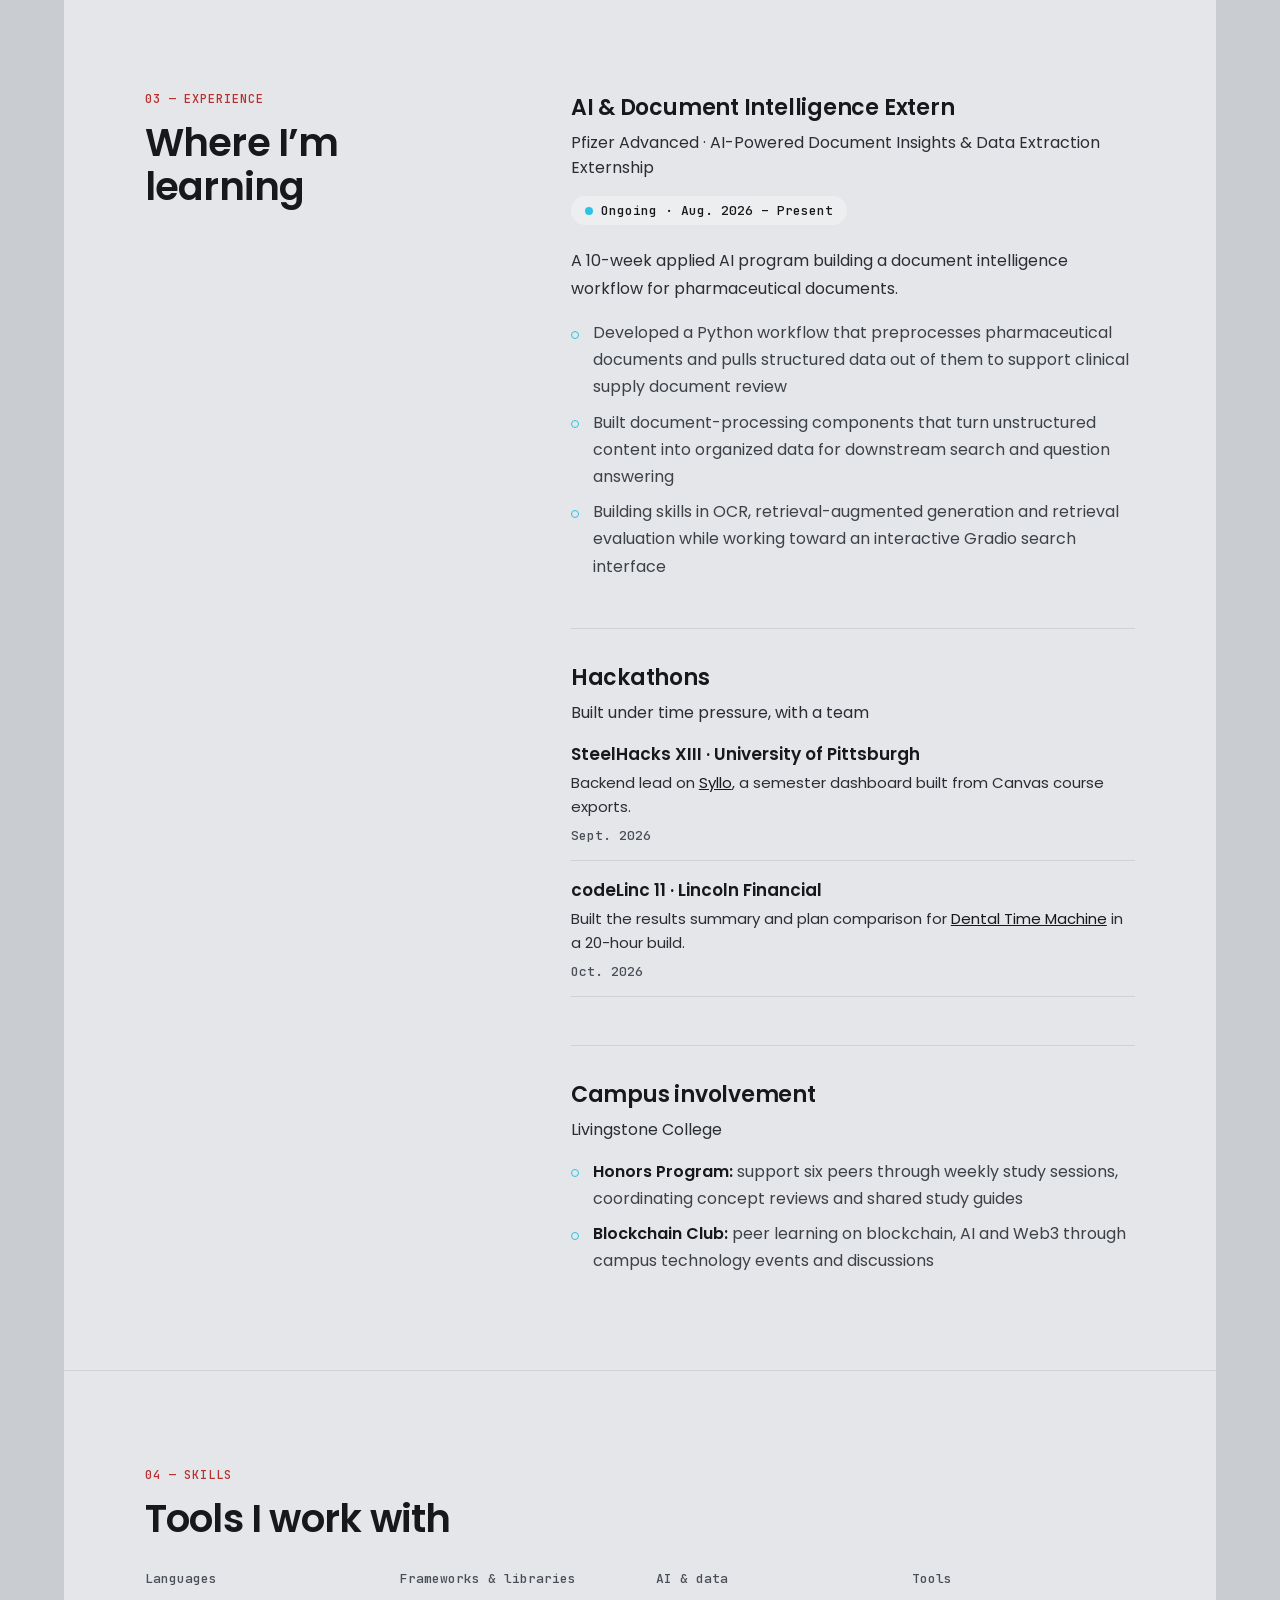
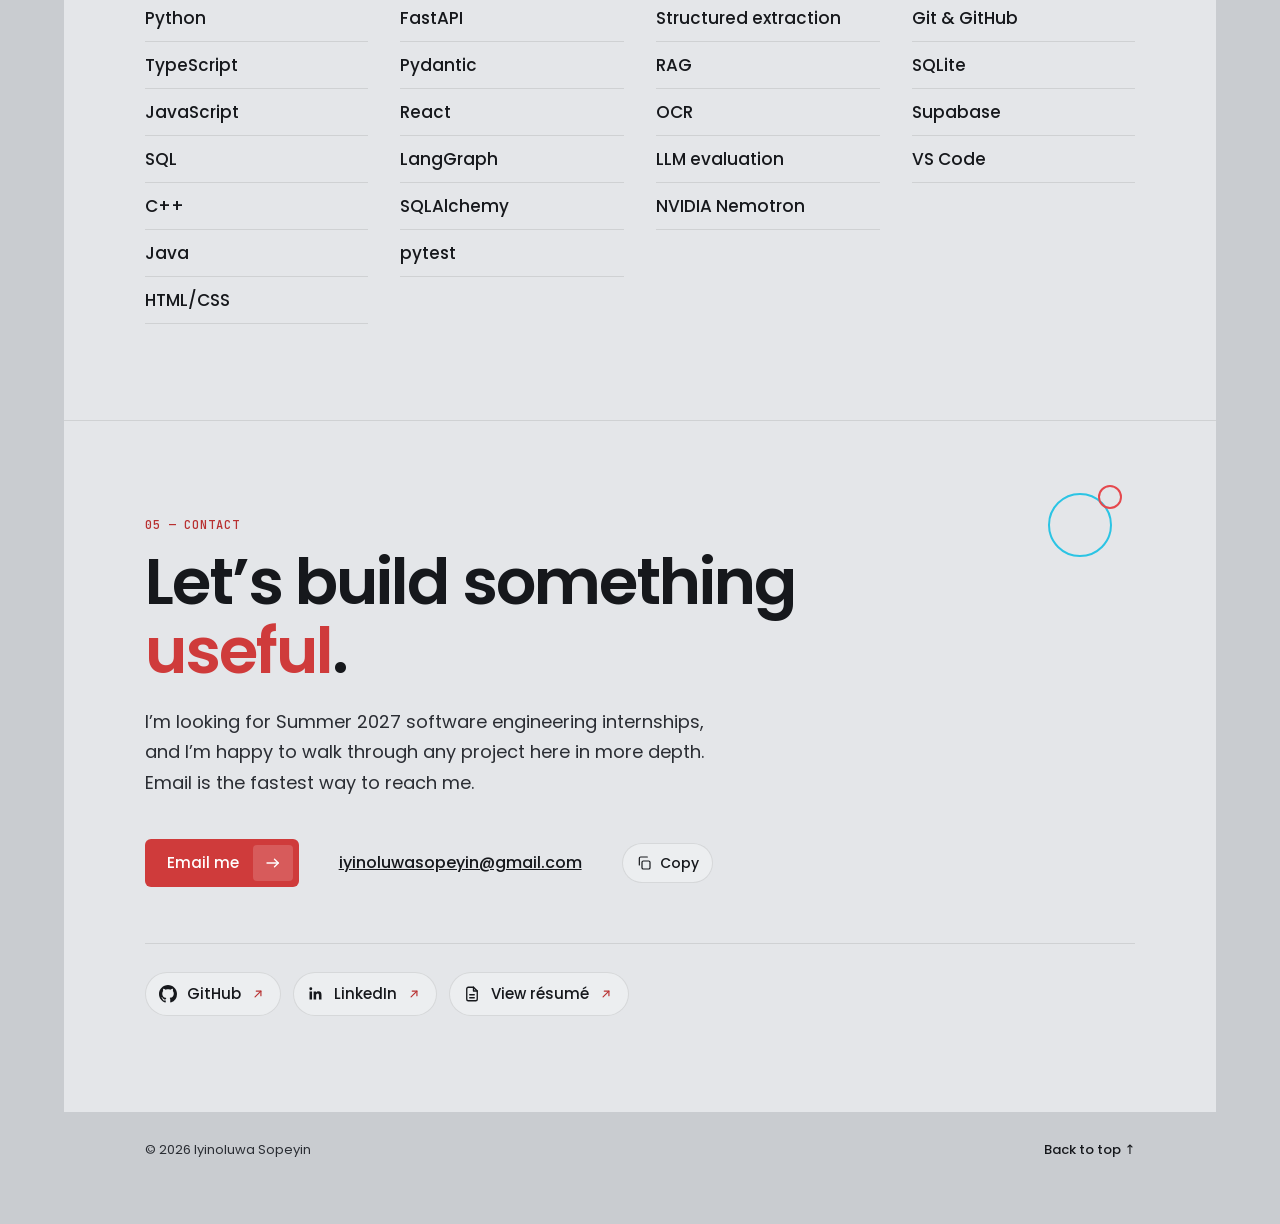
==== commit d5ecce89: "Add dark mode, sticky nav, case-study section bar and visual polish - Dark mode that follows the sys" ====
--- a/index.html
+++ b/index.html
@@ -7,12 +7,14 @@
 <meta name="description" content="Iyinoluwa Sopeyin is a Computer Science student building backend systems and applied-AI tools, looking for Summer 2027 software engineering internships.">
 <meta property="og:title" content="Iyinoluwa Sopeyin — Portfolio">
 <meta property="og:description" content="Computer Science student building backend systems and applied-AI tools. Projects, case studies and résumé.">
-<meta property="og:image" content="https://iyinoluwas.github.io/Personal_portfolio/images/portrait.webp">
+<meta property="og:image" content="https://iyinoluwas.github.io/Personal_portfolio/images/og-card.jpg">
+<meta property="og:url" content="https://iyinoluwas.github.io/Personal_portfolio/">
 <meta property="og:type" content="website">
+<meta name="twitter:card" content="summary_large_image">
 <link rel="icon" href="data:image/svg+xml,%3Csvg xmlns='http://www.w3.org/2000/svg' viewBox='0 0 64 64'%3E%3Crect width='64' height='64' rx='14' fill='%2316181C'/%3E%3Ctext x='29' y='46' text-anchor='middle' font-family='Arial,sans-serif' font-weight='700' font-size='38' fill='%23fff'%3EI%3C/text%3E%3Ccircle cx='45' cy='42' r='5' fill='%23CF3B3B'/%3E%3C/svg%3E">
-<link rel="preconnect" href="https://fonts.googleapis.com">
-<link rel="preconnect" href="https://fonts.gstatic.com" crossorigin>
-<link href="https://fonts.googleapis.com/css2?family=Poppins:wght@400;500;600;700&amp;display=swap" rel="stylesheet">
+<link rel="preload" href="fonts/poppins-400.woff2" as="font" type="font/woff2" crossorigin>
+<link rel="preload" href="fonts/poppins-700.woff2" as="font" type="font/woff2" crossorigin>
+<script>try{var t=localStorage.getItem('theme');if(t)document.documentElement.dataset.theme=t}catch(e){}</script>
 <link rel="stylesheet" href="css/styles.css">
 <script src="js/main.js" defer></script>
 </head>
@@ -30,18 +32,21 @@
     <a class="logo" href="#top">Iyin<span class="accent">.</span></a>
     <a class="email" href="mailto:iyinoluwasopeyin@gmail.com">iyinoluwasopeyin@gmail.com</a>
     <div class="spacer"></div>
-    <ul class="nav-links">
-      <li><a href="#about">About</a></li>
-      <li><a href="#projects">Projects</a></li>
-      <li><a href="#experience">Experience</a></li>
-      <li><a href="#skills">Skills</a></li>
-      <li><a href="#contact">Contact</a></li>
-      <li><a class="nav-cta" href="files/Iyinoluwa-Sopeyin-Resume.pdf" target="_blank" rel="noopener">Résumé</a></li>
-    </ul>
-    <button class="iconbtn" type="button" aria-label="Open menu" aria-expanded="false" aria-controls="site-menu">
-      <svg class="icon-open" width="24" height="24" viewBox="0 0 24 24" fill="none" stroke="currentColor" stroke-width="1.8" stroke-linecap="round" aria-hidden="true"><path d="M4 7h16"></path><path d="M8 12h12"></path><path d="M4 17h16"></path></svg>
-      <svg class="icon-close" hidden width="24" height="24" viewBox="0 0 24 24" fill="none" stroke="currentColor" stroke-width="1.8" stroke-linecap="round" aria-hidden="true"><path d="M6 6l12 12"></path><path d="M18 6L6 18"></path></svg>
-    </button>
+    <div class="topbar-end">
+      <ul class="nav-links">
+        <li><a href="#about">About</a></li>
+        <li><a href="#projects">Projects</a></li>
+        <li><a href="#experience">Experience</a></li>
+        <li><a href="#skills">Skills</a></li>
+        <li><a href="#contact">Contact</a></li>
+        <li><a class="nav-cta" href="files/Iyinoluwa-Sopeyin-Resume.pdf" target="_blank" rel="noopener">Résumé</a></li>
+      </ul>
+      <button class="theme-toggle" type="button" aria-label="Dark theme" aria-pressed="false" hidden><svg class="i-moon" width="18" height="18" viewBox="0 0 24 24" fill="none" stroke="currentColor" stroke-width="1.8" stroke-linecap="round" stroke-linejoin="round" aria-hidden="true"><path d="M20 14.5A8 8 0 0 1 9.5 4a8 8 0 1 0 10.5 10.5z"></path></svg><svg class="i-sun" width="18" height="18" viewBox="0 0 24 24" fill="none" stroke="currentColor" stroke-width="1.8" stroke-linecap="round" stroke-linejoin="round" aria-hidden="true"><circle cx="12" cy="12" r="4"></circle><path d="M12 2v2M12 20v2M4.9 4.9l1.4 1.4M17.7 17.7l1.4 1.4M2 12h2M20 12h2M4.9 19.1l1.4-1.4M17.7 6.3l1.4-1.4"></path></svg></button>
+      <button class="iconbtn" type="button" aria-label="Open menu" aria-expanded="false" aria-controls="site-menu">
+        <svg class="icon-open" width="24" height="24" viewBox="0 0 24 24" fill="none" stroke="currentColor" stroke-width="1.8" stroke-linecap="round" aria-hidden="true"><path d="M4 7h16"></path><path d="M8 12h12"></path><path d="M4 17h16"></path></svg>
+        <svg class="icon-close" hidden width="24" height="24" viewBox="0 0 24 24" fill="none" stroke="currentColor" stroke-width="1.8" stroke-linecap="round" aria-hidden="true"><path d="M6 6l12 12"></path><path d="M18 6L6 18"></path></svg>
+      </button>
+    </div>
   </nav>
 
   <div class="menu" id="site-menu" hidden>
@@ -134,6 +139,15 @@
     </div>
     <div class="sec-wide projects">
       <article class="proj">
+        <div class="proj-visual" aria-hidden="true">
+          <div class="term">
+            <div class="term-bar"><span></span><span></span><span></span></div>
+            <p class="t-cmd"><b>$</b> MINIMAL_PROMPT=1 python cli.py "How much did I pay in rent across the whole period?"</p>
+            <p class="t-out">You paid $5,550.00 in rent across the whole period.</p>
+            <p class="t-meta">--- 1 rows, 3 attempt(s) ---</p>
+            <p class="t-meta"># two rejected queries, then a correct answer</p>
+          </div>
+        </div>
         <div class="proj-meta">
           <p class="label">Solo project · Applied AI · 2026</p>
           <span class="dot ring" aria-hidden="true"></span>
@@ -154,6 +168,9 @@
       </article>
 
       <article class="proj">
+        <div class="proj-visual" aria-hidden="true">
+          <ul class="mini-flow"><li class="k-code">EPUB</li><li class="k-code">Unpack</li><li class="k-code">Normalise</li><li class="k-model">Nemotron</li><li class="k-code">Validate</li><li class="k-person">Review</li><li class="k-code">Confirm</li></ul>
+        </div>
         <div class="proj-meta">
           <p class="label">SteelHacks XIII · Two-person team</p>
           <span class="dot fill" aria-hidden="true"></span>
@@ -174,6 +191,9 @@
       </article>
 
       <article class="proj">
+        <div class="proj-visual" aria-hidden="true">
+          <img src="images/projects/dental-summary.webp" alt="" width="667" height="682" loading="lazy" decoding="async">
+        </div>
         <div class="proj-meta">
           <p class="label">codeLinc 11 · Team hackathon</p>
           <span class="dot ring" aria-hidden="true"></span>
@@ -284,6 +304,8 @@
       <div class="contact-actions">
         <a class="btn" href="mailto:iyinoluwasopeyin@gmail.com">Email me<span class="arr" aria-hidden="true"><svg width="18" height="18" viewBox="0 0 24 24" fill="none" stroke="currentColor" stroke-width="1.8" stroke-linecap="round" stroke-linejoin="round"><path d="M4 12h15"></path><path d="M14 7l5 5-5 5"></path></svg></span></a>
         <a class="contact-email" href="mailto:iyinoluwasopeyin@gmail.com">iyinoluwasopeyin@gmail.com</a>
+        <button class="copy-btn" type="button" data-copy="iyinoluwasopeyin@gmail.com" data-status="copy-status" aria-label="Copy email address" hidden><svg class="i-copy" width="16" height="16" viewBox="0 0 24 24" fill="none" stroke="currentColor" stroke-width="1.8" stroke-linecap="round" stroke-linejoin="round" aria-hidden="true"><rect x="9" y="9" width="12" height="12" rx="2"></rect><path d="M5 15V5a2 2 0 0 1 2-2h10"></path></svg><svg class="i-check" width="16" height="16" viewBox="0 0 24 24" fill="none" stroke="currentColor" stroke-width="2.2" stroke-linecap="round" stroke-linejoin="round" aria-hidden="true"><path d="M5 12l5 5 9-10"></path></svg><span class="copy-label">Copy</span></button>
+        <span class="sr-only" id="copy-status" aria-live="polite"></span>
       </div>
       <div class="socials">
         <a class="social" href="https://github.com/IyinoluwaS"><svg width="18" height="18" viewBox="0 0 16 16" fill="currentColor" aria-hidden="true"><path d="M8 0C3.58 0 0 3.58 0 8c0 3.54 2.29 6.53 5.47 7.59.4.07.55-.17.55-.38 0-.19-.01-.82-.01-1.49-2.01.37-2.53-.49-2.69-.94-.09-.23-.48-.94-.82-1.13-.28-.15-.68-.52-.01-.53.63-.01 1.08.58 1.23.82.72 1.21 1.87.87 2.33.66.07-.52.28-.87.51-1.07-1.78-.2-3.64-.89-3.64-3.95 0-.87.31-1.59.82-2.15-.08-.2-.36-1.02.08-2.12 0 0 .67-.21 2.2.82.64-.18 1.32-.27 2-.27.68 0 1.36.09 2 .27 1.53-1.04 2.2-.82 2.2-.82.44 1.1.16 1.92.08 2.12.51.56.82 1.27.82 2.15 0 3.07-1.87 3.75-3.65 3.95.29.25.54.73.54 1.48 0 1.07-.01 1.93-.01 2.2 0 .21.15.46.55.38A8.01 8.01 0 0016 8c0-4.42-3.58-8-8-8z"></path></svg>GitHub<svg class="ext" width="14" height="14" viewBox="0 0 24 24" fill="none" stroke="currentColor" stroke-width="2" stroke-linecap="round" stroke-linejoin="round" aria-hidden="true"><path d="M7 17L17 7"></path><path d="M9 7h8v8"></path></svg></a>
--- a/css/styles.css
+++ b/css/styles.css
@@ -1,7 +1,17 @@
+/* ==========================================================================
+   Fonts (self-hosted, SIL Open Font License)
+   ========================================================================== */
+@font-face{font-family:'Poppins';font-style:normal;font-weight:400;font-display:swap;src:url('../fonts/poppins-400.woff2') format('woff2')}
+@font-face{font-family:'Poppins';font-style:normal;font-weight:500;font-display:swap;src:url('../fonts/poppins-500.woff2') format('woff2')}
+@font-face{font-family:'Poppins';font-style:normal;font-weight:600;font-display:swap;src:url('../fonts/poppins-600.woff2') format('woff2')}
+@font-face{font-family:'Poppins';font-style:normal;font-weight:700;font-display:swap;src:url('../fonts/poppins-700.woff2') format('woff2')}
+@font-face{font-family:'JetBrains Mono';font-style:normal;font-weight:400 500;font-display:swap;src:url('../fonts/jetbrains-mono.woff2') format('woff2')}
+
 /* ==========================================================================
    Colors
    ========================================================================== */
 :root{
+  color-scheme:light;
   --ink:#16181C;          /* headings, main text */
   --ink-soft:#2A2D33;     /* body copy */
   --ink-xp:#3D4148;       /* experience bullet text */
@@ -17,12 +27,32 @@
   --menu-bg:#F5F6F7;
   --chip:#E1E3E6;
   --line:rgba(22,24,28,.1);
+  --on-ink:#FFFFFF;       /* text on --ink fills */
+  --hover-bg:#B83030;     /* nav and pill hover fill */
+  --shadow:rgba(22,24,28,.45);
+  --mono:'JetBrains Mono',ui-monospace,SFMono-Regular,Menlo,monospace;
+}
+@media (prefers-color-scheme: dark){
+  :root:not([data-theme="light"]){
+    color-scheme:dark;
+    --ink:#EEF0F3;--ink-soft:#C3C8CF;--ink-xp:#B4BAC2;--muted:#9EA5AE;--faint:#8A9099;
+    --accent:#CF3B3B;--accent-dark:#F08686;--coral:#F06A6E;
+    --page:#0C0E11;--sheet:#16191E;--panel:#1E2228;--menu-bg:#242931;--chip:#2A3038;
+    --line:rgba(255,255,255,.1);--on-ink:#16181C;--hover-bg:#CF3B3B;--shadow:rgba(0,0,0,.7);
+  }
+}
+:root[data-theme="dark"]{
+  color-scheme:dark;
+  --ink:#EEF0F3;--ink-soft:#C3C8CF;--ink-xp:#B4BAC2;--muted:#9EA5AE;--faint:#8A9099;
+  --accent:#CF3B3B;--accent-dark:#F08686;--coral:#F06A6E;
+  --page:#0C0E11;--sheet:#16191E;--panel:#1E2228;--menu-bg:#242931;--chip:#2A3038;
+  --line:rgba(255,255,255,.1);--on-ink:#16181C;--hover-bg:#CF3B3B;--shadow:rgba(0,0,0,.7);
 }
 
 /* ==========================================================================
    Base
    ========================================================================== */
-body{margin:0;background:var(--page)}
+body{margin:0;background:var(--page);font-family:'Poppins',system-ui,sans-serif;color:var(--ink);transition:background-color .3s ease}
 html{scroll-behavior:smooth}
 *,*::before,*::after{box-sizing:border-box}
 a{color:var(--ink)}
@@ -32,11 +62,13 @@
 h1,h2,h3,p,ul{margin:0}
 ul{padding:0;list-style:none}
 [hidden]{display:none !important}
-.skip{position:absolute;left:16px;top:-80px;z-index:20;padding:10px 16px;border-radius:6px;background:var(--ink);color:#FFFFFF;font-family:'Poppins',system-ui,sans-serif;font-size:14px;font-weight:500;text-decoration:none}
-.skip:focus{top:16px;color:#FFFFFF}
+.skip{position:absolute;left:16px;top:-80px;z-index:40;padding:10px 16px;border-radius:6px;background:var(--ink);color:var(--on-ink);font-family:'Poppins',system-ui,sans-serif;font-size:14px;font-weight:500;text-decoration:none}
+.skip:focus{top:16px;color:var(--on-ink)}
+.sr-only{position:absolute;width:1px;height:1px;padding:0;margin:-1px;overflow:hidden;clip:rect(0,0,0,0);white-space:nowrap;border:0}
+.content [id]{scroll-margin-top:80px}
 
 .pf{font-family:'Poppins',system-ui,sans-serif;color:var(--ink);padding:48px 64px 64px;-webkit-font-smoothing:antialiased}
-.sheet{background:var(--sheet);max-width:1440px;margin:0 auto}
+.sheet{background:var(--sheet);max-width:1440px;margin:0 auto;transition:background-color .3s ease}
 .accent{color:var(--accent)}
 
 /* ==========================================================================
@@ -44,15 +76,26 @@
    ========================================================================== */
 .hero{position:relative;overflow:hidden;aspect-ratio:1.41/1;min-height:700px;max-height:900px}
 .topbar{position:absolute;top:0;left:0;right:0;z-index:4;display:flex;align-items:center;gap:56px;padding:34px 7% 0}
+.topbar-end{display:flex;align-items:center;gap:12px}
 .logo{text-decoration:none;font-size:21px;font-weight:600;letter-spacing:-0.01em;color:var(--ink)}
 .email{font-size:13px;text-decoration:none;color:var(--ink-soft);transition:color .2s ease}
 .spacer{flex-grow:1}
 .nav-links{display:flex;align-items:center;gap:2px;padding:5px;background:var(--menu-bg);border-radius:999px;box-shadow:inset 0 0 0 1px var(--line),0 10px 24px -18px rgba(22,24,28,.35)}
 .nav-links a{display:inline-flex;align-items:center;min-height:36px;padding:0 16px;border-radius:999px;text-decoration:none;font-size:14px;font-weight:500;color:var(--ink-soft);transition:background-color .2s ease,color .2s ease}
 .nav-links .nav-cta{color:var(--accent-dark)}
-.nav-links a:hover{background:var(--accent-dark);color:#FFFFFF}
+.nav-links a.is-active{background:var(--sheet);color:var(--ink);box-shadow:inset 0 0 0 1px var(--line)}
+.nav-links a:hover{background:var(--hover-bg);color:#FFFFFF;box-shadow:none}
+.theme-toggle{display:inline-flex;align-items:center;justify-content:center;flex:none;width:44px;height:44px;padding:0;border:0;border-radius:50%;background:var(--menu-bg);box-shadow:inset 0 0 0 1px var(--line);color:var(--ink);cursor:pointer;transition:background-color .2s ease,color .2s ease,transform .3s ease}
+.theme-toggle:hover{background:var(--ink);color:var(--on-ink);transform:rotate(-15deg)}
+.theme-toggle .i-sun,:root[data-theme="dark"] .theme-toggle .i-moon{display:none}
+:root[data-theme="dark"] .theme-toggle .i-sun{display:block}
+.float-nav{position:fixed;top:14px;left:50%;z-index:30;display:flex;align-items:center;gap:20px;padding:6px 6px 6px 22px;border-radius:999px;background:var(--menu-bg);background:color-mix(in srgb,var(--menu-bg) 80%,transparent);-webkit-backdrop-filter:blur(14px) saturate(1.4);backdrop-filter:blur(14px) saturate(1.4);box-shadow:inset 0 0 0 1px var(--line),0 18px 40px -24px var(--shadow);transform:translate(-50%,-160%);opacity:0;visibility:hidden;transition:transform .4s cubic-bezier(.2,.8,.2,1),opacity .3s ease,visibility 0s linear .4s}
+.float-nav.is-visible{transform:translate(-50%,0);opacity:1;visibility:visible;transition:transform .4s cubic-bezier(.2,.8,.2,1),opacity .3s ease,visibility 0s}
+.float-nav .logo{font-size:18px}
+.float-nav .nav-links{padding:0;background:transparent;box-shadow:none}
+.float-nav .theme-toggle{width:36px;height:36px}
 .panel{position:absolute;left:21%;width:44%;top:17%;bottom:0;background:var(--panel)}
-.h-left{position:absolute;left:7%;top:28%;width:27%;z-index:2}
+.h-left{position:absolute;left:7%;top:28%;width:22%;z-index:2}
 .h-portrait{position:absolute;bottom:0;left:47.5%;transform:translateX(-46%);height:79%;aspect-ratio:1084/1451;z-index:1}
 .h-portrait img{display:block;width:100%;height:100%;object-fit:contain;object-position:bottom}
 .h-right{position:absolute;left:66.5%;top:26%;width:26.5%;z-index:2}
@@ -71,7 +114,7 @@
 .intro-links{display:flex;flex-wrap:wrap;align-items:center;gap:12px 20px;margin-top:28px}
 .intro-icons{display:inline-flex;gap:12px}
 .icon-link{display:inline-flex;align-items:center;justify-content:center;width:44px;height:44px;border-radius:50%;background:var(--menu-bg);box-shadow:inset 0 0 0 1px var(--line);color:var(--ink);transition:background-color .2s ease,color .2s ease,transform .2s ease}
-.icon-link:hover{background:var(--ink);color:#FFFFFF;transform:translateY(-2px)}
+.icon-link:hover{background:var(--ink);color:var(--on-ink);transform:translateY(-2px)}
 .intro-title{margin-top:14px;font-size:clamp(22px,2vw,28px);font-weight:500;line-height:1.32;letter-spacing:-0.01em;color:var(--ink)}
 .intro-text{margin-top:20px;font-size:15px;line-height:1.7;color:var(--ink-soft)}
 
@@ -80,6 +123,7 @@
 .chat-icon{position:relative;display:inline-flex;color:var(--ink);transition:transform .2s ease}
 .mini:hover .mini-badge{transform:translate(2px,-2px)}
 .mini:hover .chat-icon{transform:translateY(-2px)}
+.chat-icon circle{fill:var(--sheet)}
 .chat-dot{position:absolute;top:-3px;right:-4px;width:9px;height:9px;border-radius:50%;background:var(--cyan);border:2px solid var(--sheet)}
 
 /* ==========================================================================
@@ -99,9 +143,13 @@
 .tlink svg{transition:transform .2s ease}
 .intro-link:hover svg{transform:translateY(2px)}
 .social{display:inline-flex;align-items:center;gap:10px;min-height:44px;padding:0 16px 0 14px;border-radius:999px;background:var(--panel);box-shadow:inset 0 0 0 1px var(--line);text-decoration:none;font-size:15px;font-weight:500;color:var(--ink);transition:background-color .2s ease,color .2s ease,transform .2s ease,box-shadow .2s ease}
-.social:hover{background:var(--ink);color:#FFFFFF;transform:translateY(-2px);box-shadow:0 12px 24px -14px rgba(22,24,28,.6)}
+.social:hover{background:var(--ink);color:var(--on-ink);transform:translateY(-2px);box-shadow:0 12px 24px -14px var(--shadow)}
 .social .ext{color:var(--accent-dark);transition:transform .2s ease,color .2s ease}
-.social:hover .ext{color:#FFFFFF;transform:translate(2px,-2px)}
+.social:hover .ext{color:var(--on-ink);transform:translate(2px,-2px)}
+.copy-btn{display:inline-flex;align-items:center;gap:8px;min-height:40px;padding:0 14px;border:0;border-radius:999px;background:var(--panel);box-shadow:inset 0 0 0 1px var(--line);font:500 14px/1 'Poppins',system-ui,sans-serif;color:var(--ink);cursor:pointer;transition:background-color .2s ease,color .2s ease}
+.copy-btn:hover{background:var(--ink);color:var(--on-ink)}
+.copy-btn .i-check,.copy-btn.is-done .i-copy{display:none}
+.copy-btn.is-done .i-check{display:block;color:var(--cyan)}
 .mini{display:inline-flex;align-items:center;gap:12px;text-decoration:none;font-size:13px;font-weight:500;min-height:44px}
 .mini:hover .lbl{text-decoration:underline;text-underline-offset:4px}
 
@@ -109,7 +157,7 @@
    Menu
    ========================================================================== */
 .iconbtn{display:none;align-items:center;justify-content:center;width:44px;height:44px;margin-right:-10px;border:0;background:transparent;color:var(--ink);cursor:pointer;border-radius:4px}
-.iconbtn:hover{background:rgba(22,24,28,.06)}
+.iconbtn:hover{background:var(--line)}
 .menu{position:absolute;z-index:6;top:84px;right:7%;width:248px;background:var(--menu-bg);border-radius:8px;box-shadow:0 18px 40px -18px rgba(22,24,28,.35);padding:12px}
 .menu a{display:flex;justify-content:space-between;align-items:center;padding:11px 12px;border-radius:5px;text-decoration:none;font-size:15px;font-weight:500}
 .menu a:hover{background:var(--sheet);color:var(--ink)}
@@ -125,10 +173,12 @@
 .sec-body{grid-column:6 / span 7}
 .sec-wide{grid-column:1 / -1}
 .sec-head:has(+ .sec-wide){grid-column:1 / span 7}
-.eyebrow{font-size:13px;font-weight:500;letter-spacing:.02em;color:var(--accent-dark)}
+.eyebrow{font-family:var(--mono);font-size:12px;font-weight:500;letter-spacing:.08em;text-transform:uppercase;color:var(--accent-dark)}
 .sec-intro{margin-top:18px;font-size:16px;line-height:1.7;color:var(--ink-soft);max-width:360px}
 .sec-title{margin-top:14px;font-size:clamp(30px,3vw,42px);font-weight:600;line-height:1.15;letter-spacing:-0.02em}
 .label{font-size:13px;font-weight:500;color:var(--muted)}
+.label,.stack li,.fact-label,.proj-facts dt,.stack-label,.flow-kind,.flow li::after,.menu-num,.case-meta dt,.hack-when,.status,.pfr dt,.owner-tag,.results th,.case-next p,.legend,.note{font-family:var(--mono);letter-spacing:0}
+.stack li{font-size:12px}
 .lead{font-size:18px;line-height:1.75;color:var(--ink-soft)}
 .lead + .lead{margin-top:18px}
 .dot{width:14px;height:14px;border-radius:50%}
@@ -141,8 +191,24 @@
 .fact-value{margin-top:6px;font-size:17px;font-weight:500}
 
 /* Projects */
-.projects{display:grid;grid-template-columns:repeat(3,minmax(0,1fr));gap:28px}
-.proj{background:var(--panel);border-radius:6px;padding:36px 32px;display:flex;flex-direction:column;gap:20px}
+.projects{display:grid;grid-template-columns:repeat(3,minmax(0,1fr));grid-auto-rows:1fr;gap:28px}
+.proj{background:var(--panel);border-radius:8px;padding:36px 32px;display:flex;flex-direction:column;gap:20px;overflow:hidden;transition:transform .3s cubic-bezier(.2,.8,.2,1),box-shadow .3s ease,background-color .3s ease}
+.proj:hover{transform:translateY(-4px);box-shadow:0 28px 48px -32px var(--shadow)}
+.proj-visual{position:relative;height:184px;margin:-36px -32px 4px;overflow:hidden;background:var(--sheet);border-bottom:1px solid var(--line)}
+.proj-visual img{display:block;width:100%;height:100%;object-fit:cover;object-position:top center;transition:transform .6s cubic-bezier(.2,.8,.2,1)}
+.proj:hover .proj-visual img,.proj:hover .mini-flow{transform:scale(1.04)}
+.term{height:100%;padding:14px 18px;background:#101216;color:#C3C8CF;font-family:var(--mono);font-size:11.5px;line-height:1.75;overflow:hidden}
+.term-bar{display:flex;gap:6px;margin-bottom:10px}
+.term-bar span{width:9px;height:9px;border-radius:50%;background:#3A3F47}
+.term-bar span:first-child{background:#CF3B3B}
+.term p{white-space:nowrap;overflow:hidden;text-overflow:ellipsis}
+.term .t-cmd{color:#EEF0F3}.term .t-cmd b{color:#2BC4E4;font-weight:500}
+.term .t-out{color:#7FD8A4}
+.term .t-meta{color:#8A9099}
+.mini-flow{display:flex;flex-wrap:wrap;align-content:center;justify-content:center;gap:8px 6px;height:100%;padding:18px 22px;transition:transform .6s cubic-bezier(.2,.8,.2,1)}
+.mini-flow li{display:inline-flex;align-items:center;gap:6px;padding:6px 11px;border-radius:999px;background:var(--panel);box-shadow:inset 0 0 0 1px var(--line);font-family:var(--mono);font-size:11.5px;color:var(--ink-soft)}
+.mini-flow li::before{content:'';width:8px;height:8px;border-radius:50%;flex:none}
+.mini-flow li:not(:last-child)::after{content:'→';margin-left:6px;color:var(--faint)}
 .proj-meta{display:flex;justify-content:space-between;align-items:center;gap:16px}
 .proj-title{font-size:30px;line-height:1.15;font-weight:600;letter-spacing:-0.02em}
 .proj-text{font-size:16px;line-height:1.7;color:var(--ink-soft)}
@@ -175,7 +241,7 @@
 /* Skills */
 .skills{display:grid;grid-template-columns:repeat(4,minmax(0,1fr));gap:32px}
 .skills .label{margin-bottom:8px}
-.skills li{font-size:17px;font-weight:500;padding:10px 0;border-bottom:1px solid rgba(22,24,28,.08)}
+.skills li{font-size:17px;font-weight:500;padding:10px 0;border-bottom:1px solid var(--line)}
 
 /* Contact */
 .contact{position:relative;overflow:hidden}
@@ -195,9 +261,10 @@
    Case study pages
    ========================================================================== */
 .case-top{padding:34px 7% 80px}
-.case-bar{display:flex;align-items:center;gap:20px}
+.case-bar{display:flex;align-items:center;gap:12px}
+.case-bar .logo{margin-right:8px}
 .case-back{display:inline-flex;align-items:center;gap:8px;min-height:44px;padding:0 16px 0 12px;border-radius:999px;background:var(--menu-bg);box-shadow:inset 0 0 0 1px var(--line);text-decoration:none;font-size:14px;font-weight:500;color:var(--ink-soft);transition:background-color .2s ease,color .2s ease}
-.case-back:hover{background:var(--accent-dark);color:#FFFFFF}
+.case-back:hover{background:var(--hover-bg);color:#FFFFFF}
 .case-back svg{transition:transform .2s ease}
 .case-back:hover svg{transform:translateX(-3px)}
 .case-hero{margin-top:72px;max-width:900px}
@@ -212,7 +279,7 @@
 .prose h3{margin-top:36px;font-size:19px;font-weight:600;letter-spacing:-0.01em}
 .prose h3:first-child{margin-top:0}
 .prose h3 + p,.prose h3 + ul{margin-top:10px}
-.prose code,.flow code,.flow-note code{font-family:ui-monospace,SFMono-Regular,Menlo,monospace;font-size:.88em;padding:1px 6px;border-radius:4px;background:var(--chip);color:var(--ink)}
+.prose code,.flow code,.flow-note code{font-family:var(--mono);font-size:.88em;padding:1px 6px;border-radius:4px;background:var(--chip);color:var(--ink)}
 .prose strong{font-weight:600;color:var(--ink)}
 .owners{display:grid;grid-template-columns:repeat(2,minmax(0,1fr));gap:24px}
 .owner{background:var(--panel);border-radius:6px;padding:32px}
@@ -241,7 +308,7 @@
 .pfr dt{font-size:13px;font-weight:500;color:var(--accent-dark)}
 .pfr dd{margin:6px 0 0;font-size:16px;line-height:1.75;color:var(--ink-soft)}
 .figs{display:grid;grid-template-columns:repeat(2,minmax(0,1fr));gap:32px;align-items:start}
-.fig img{display:block;width:100%;height:auto;border-radius:6px;box-shadow:inset 0 0 0 1px var(--line),0 18px 40px -28px rgba(22,24,28,.45)}
+.fig img{display:block;width:100%;height:auto;border-radius:6px;box-shadow:0 0 0 1px var(--line),0 18px 40px -28px var(--shadow)}
 .fig figcaption{margin-top:12px;font-size:14px;line-height:1.6;color:var(--muted)}
 .fig{margin:0}
 .results{width:100%;border-collapse:collapse;font-size:15px}
@@ -250,22 +317,55 @@
 .results td:not(:first-child),.results th:not(:first-child){text-align:right;font-variant-numeric:tabular-nums}
 .results tbody tr:last-child td{border-bottom:0}
 .table-wrap{overflow-x:auto;background:var(--panel);border-radius:6px;padding:8px 12px}
-.code{margin:0;overflow-x:auto;padding:22px 24px;border-radius:6px;background:var(--ink);color:#E4E6E9;font-family:ui-monospace,SFMono-Regular,Menlo,monospace;font-size:13px;line-height:1.65}
-.note{font-size:14px;line-height:1.6;color:var(--muted)}
+.code{margin:0;overflow-x:auto;padding:22px 24px;border-radius:6px;background:#101216;box-shadow:inset 0 0 0 1px var(--line);color:#E4E6E9;font-family:var(--mono);font-size:13px;line-height:1.65}
+.note{font-size:13px;line-height:1.6;color:var(--muted)}
+.bars + .note{margin:12px 0 18px}
 .case-next{max-width:1440px;margin:48px auto 0;display:flex;justify-content:space-between;align-items:center;gap:16px;flex-wrap:wrap;padding:40px 7%;background:var(--sheet)}
 .case-next p{font-size:13px;color:var(--muted)}
 .case-next-link{display:inline-flex;align-items:center;gap:10px;margin-top:6px;font-size:clamp(22px,2.4vw,30px);font-weight:600;letter-spacing:-0.02em;text-decoration:none}
 .case-next-link svg{transition:transform .2s ease}
 .case-next-link:hover svg{transform:translateX(4px)}
 .results caption{caption-side:bottom;text-align:left;padding:10px 14px 4px}
+.case-toc{position:sticky;top:12px;z-index:25;display:flex;justify-content:center;max-width:1440px;margin:20px auto 0;padding:0 16px;pointer-events:none}
+.case-toc + .content{margin-top:20px}
+.toc-inner{position:relative;display:flex;gap:2px;max-width:100%;padding:5px;overflow-x:auto;scrollbar-width:none;border-radius:999px;background:var(--menu-bg);background:color-mix(in srgb,var(--menu-bg) 82%,transparent);-webkit-backdrop-filter:blur(14px) saturate(1.4);backdrop-filter:blur(14px) saturate(1.4);box-shadow:inset 0 0 0 1px var(--line),0 18px 40px -24px var(--shadow);pointer-events:auto}
+.toc-inner::-webkit-scrollbar{display:none}
+.toc-inner a{display:inline-flex;align-items:center;flex:none;min-height:34px;padding:0 14px;border-radius:999px;text-decoration:none;font-size:13px;font-weight:500;color:var(--ink-soft);transition:background-color .2s ease,color .2s ease}
+.toc-inner a:hover{background:var(--sheet);color:var(--ink)}
+.toc-inner a.is-active{background:var(--ink);color:var(--on-ink)}
+.toc-progress{position:absolute;left:20px;right:20px;bottom:1px;height:2px;border-radius:2px;background:var(--accent);transform:scaleX(var(--progress,0));transform-origin:left;pointer-events:none}
+.bars{display:grid;gap:26px;padding:26px 24px;border-radius:6px;background:var(--panel)}
+.bar-head{display:flex;justify-content:space-between;align-items:center;gap:12px;margin-bottom:12px;font-size:15px;font-weight:600}
+.delta{padding:3px 10px;border-radius:999px;background:color-mix(in srgb,var(--accent) 8%,transparent);font-family:var(--mono);font-size:12px;font-weight:500;color:var(--accent-dark)}
+.bar-row{display:grid;grid-template-columns:104px minmax(0,1fr) 52px;align-items:center;gap:12px;font-family:var(--mono);font-size:12px;color:var(--muted)}
+.bar-row + .bar-row{margin-top:8px}
+.bar-row b{font-weight:500;color:var(--ink);text-align:right;font-variant-numeric:tabular-nums}
+.bar-track{height:12px;border-radius:999px;background:var(--chip);overflow:hidden}
+.bar-fill{width:var(--v);height:100%;border-radius:inherit;background:var(--accent);transform-origin:left;transition:transform 1.1s cubic-bezier(.2,.8,.2,1)}
+.bar-fill.off{background:var(--cyan)}
+.js-reveal .bars .bar-fill{transform:scaleX(0)}
+.js-reveal .bars.is-drawn .bar-fill{transform:none}
+.bar-row:nth-child(3) .bar-fill{transition-delay:.12s}
+.bar-legend{display:flex;gap:18px;font-family:var(--mono);font-size:12px;color:var(--muted)}
+.bar-legend span{display:inline-flex;align-items:center;gap:7px}
+.bar-legend span::before{content:'';width:10px;height:10px;border-radius:3px;background:var(--accent)}
+.bar-legend span.off::before{background:var(--cyan)}
+
+/* Scroll reveal, added by main.js only when motion is allowed */
+.js-reveal .reveal{opacity:0;transform:translateY(14px);transition:opacity .7s ease,transform .7s cubic-bezier(.2,.8,.2,1);transition-delay:var(--delay,0ms)}
+.js-reveal .reveal.is-in{opacity:1;transform:none}
+
+/* 404 page */
+.nf{min-height:70vh;display:flex;flex-direction:column;justify-content:center;padding:34px 7% 80px}
+.nf-code{font-family:var(--mono);font-size:clamp(64px,10vw,140px);font-weight:500;line-height:1;letter-spacing:-0.04em;color:var(--accent)}
 
 /* ==========================================================================
    Reduced motion
    ========================================================================== */
 @media (prefers-reduced-motion: reduce){
   html{scroll-behavior:auto}
-  .btn,.btn .arr,.tlink,.tlink svg,.nav-links a,.social,.social .ext,.mini-badge,.chat-icon,.icon-link,.case-back,.case-back svg,.case-next-link svg{transition:none}
-  .btn:hover,.btn:hover .arr,.intro-link:hover svg,.mini:hover .mini-badge,.mini:hover .chat-icon,.social:hover,.social:hover .ext,.icon-link:hover,.case-back:hover svg,.case-next-link:hover svg{transform:none}
+  .btn,.btn .arr,.tlink,.tlink svg,.nav-links a,.social,.social .ext,.mini-badge,.chat-icon,.icon-link,.case-back,.case-back svg,.case-next-link svg,.theme-toggle,.float-nav,.proj,.proj-visual img,.mini-flow,.bar-fill,body,.sheet{transition:none}
+  .btn:hover,.btn:hover .arr,.intro-link:hover svg,.mini:hover .mini-badge,.mini:hover .chat-icon,.social:hover,.social:hover .ext,.icon-link:hover,.case-back:hover svg,.case-next-link:hover svg,.theme-toggle:hover,.proj:hover,.proj:hover .proj-visual img,.proj:hover .mini-flow{transform:none}
 }
 
 /* ==========================================================================
@@ -274,9 +374,11 @@
 @media (max-width: 1279px){
   .topbar .email{display:none}
   .projects{grid-template-columns:repeat(2,minmax(0,1fr))}
-  .proj:last-child{grid-column:1 / -1}
+  .proj:last-child:nth-child(odd){grid-column:1 / -1;justify-self:center;width:calc(50% - 14px)}
   .hero-actions .tlink{display:none}
   .intro-links{gap:12px 14px}
+  .h-left{top:24%}
+  .greeting{font-size:clamp(40px,4.4vw,56px)}
 }
 
 /* ==========================================================================
@@ -287,11 +389,13 @@
   .hero{aspect-ratio:auto;min-height:0;max-height:none;display:flex;flex-direction:column;padding:0 6% 32px}
   .topbar{position:relative;padding:26px 0 0;gap:24px}
   .topbar .email{display:inline}
-  .nav-links{display:none}
+  .topbar .nav-links,.float-nav{display:none}
   .iconbtn{display:inline-flex}
+  .topbar-end{gap:4px}
   .panel{display:none}
   .h-left,.h-right{position:relative;left:auto;top:auto;width:auto}
-  .h-left{margin-top:56px;max-width:520px}
+  .h-left{top:auto;margin-top:56px;max-width:520px}
+  .greeting{font-size:clamp(44px,8vw,60px)}
   .h-portrait{position:relative;left:auto;bottom:auto;transform:none;height:auto;width:min(100%,460px);margin:44px auto 0;padding-top:24px}
   .h-portrait::before{content:'';position:absolute;inset:14% 4% 0 4%;background:var(--panel);z-index:-1}
   .h-portrait img{height:auto}
@@ -303,7 +407,8 @@
   .menu{top:76px;right:6%}
   .sec{padding:72px 6%;column-gap:0}
   .sec-head,.sec-body{grid-column:1 / -1}
-  .projects{grid-template-columns:minmax(0,1fr)}
+  .projects{grid-template-columns:minmax(0,1fr);grid-auto-rows:auto}
+  .proj:last-child:nth-child(odd){width:auto;justify-self:stretch}
   .skills{grid-template-columns:repeat(2,minmax(0,1fr))}
   .avail{margin-bottom:18px}
   .hero-actions .tlink{display:inline-flex}
@@ -323,7 +428,12 @@
   .hero{padding:0 20px 24px}
   .topbar .email{display:none}
   .h-left{margin-top:44px}
+  .d1{top:174px;width:40px}
+  .d2{top:166px;width:16px}
+  .d3{top:150px;right:22%;width:14px}
   .proj{padding:28px 22px}
+  .proj-visual{margin:-28px -22px 4px}
+  .bar-row{grid-template-columns:84px minmax(0,1fr) 44px}
   .facts{grid-template-columns:minmax(0,1fr)}
   .skills{grid-template-columns:minmax(0,1fr)}
   .sec{padding:60px 22px}
@@ -333,3 +443,21 @@
   .owner{padding:24px 20px}
   .case-next{padding:28px 22px}
 }
+
+/* ==========================================================================
+   Print
+   ========================================================================== */
+@media print{
+  :root,:root[data-theme="dark"]{--ink:#000;--ink-soft:#222;--ink-xp:#222;--muted:#444;--accent-dark:#9E2626;--sheet:#FFF;--panel:#FFF;--page:#FFF;--chip:#EEE;--line:rgba(0,0,0,.15)}
+  body{background:#FFF}
+  .pf{padding:0}
+  .skip,.float-nav,.case-toc,.theme-toggle,.iconbtn,.menu,.deco,.contact-ring,.contact-ring-small,.h-foot,.copy-btn,.case-actions,.proj-links .btn,.case-back{display:none !important}
+  .sheet,.case-next{box-shadow:none}
+  .sec{padding:28px 0}
+  .sec-title,.eyebrow,.prose h3,.decision h3{break-after:avoid}
+  .proj,.owner,.flow li,.decision,.fig{break-inside:avoid;box-shadow:none !important;border:1px solid var(--line)}
+  .js-reveal .reveal{opacity:1;transform:none}
+  .js-reveal .bars .bar-fill{transform:none}
+  .term,.code{background:#F4F4F4;color:#000;box-shadow:none}
+  a[href^="http"]:not(.social)::after{content:" (" attr(href) ")";font-size:.8em;color:var(--muted);word-break:break-all}
+}
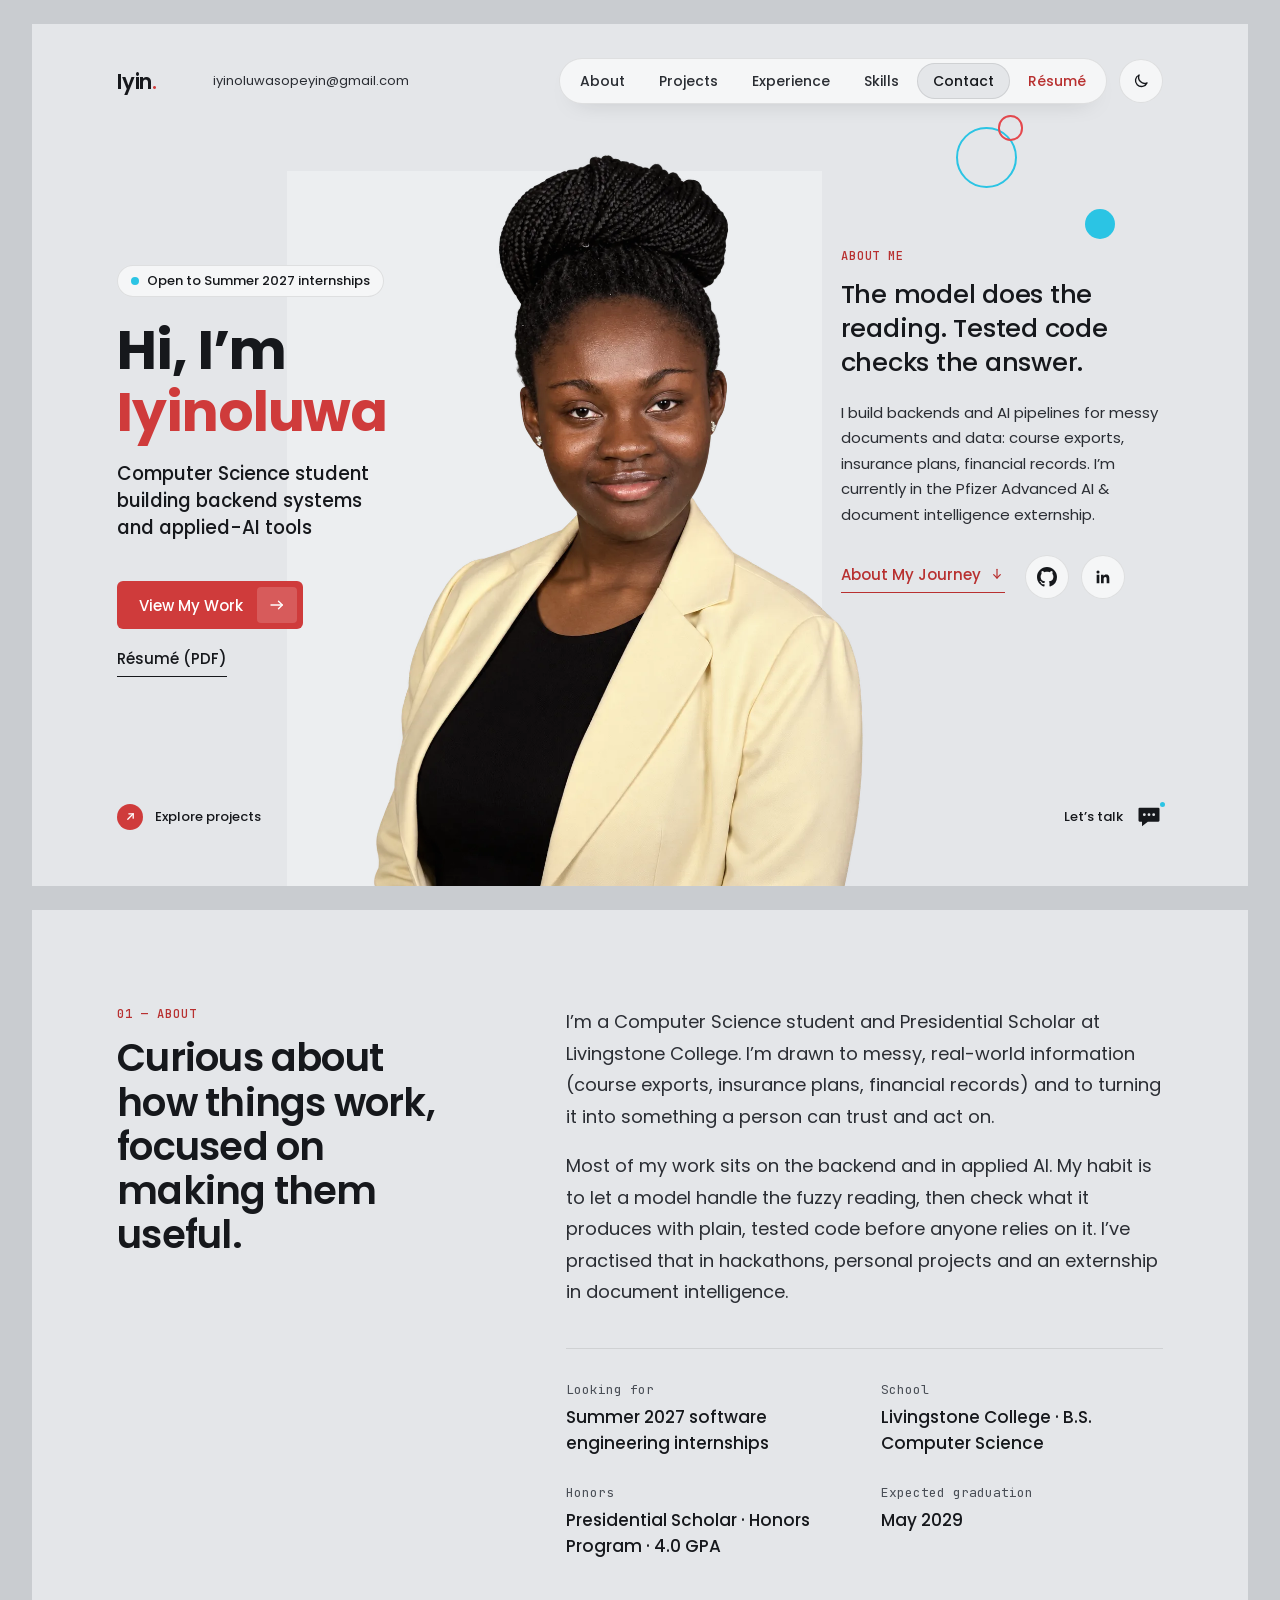
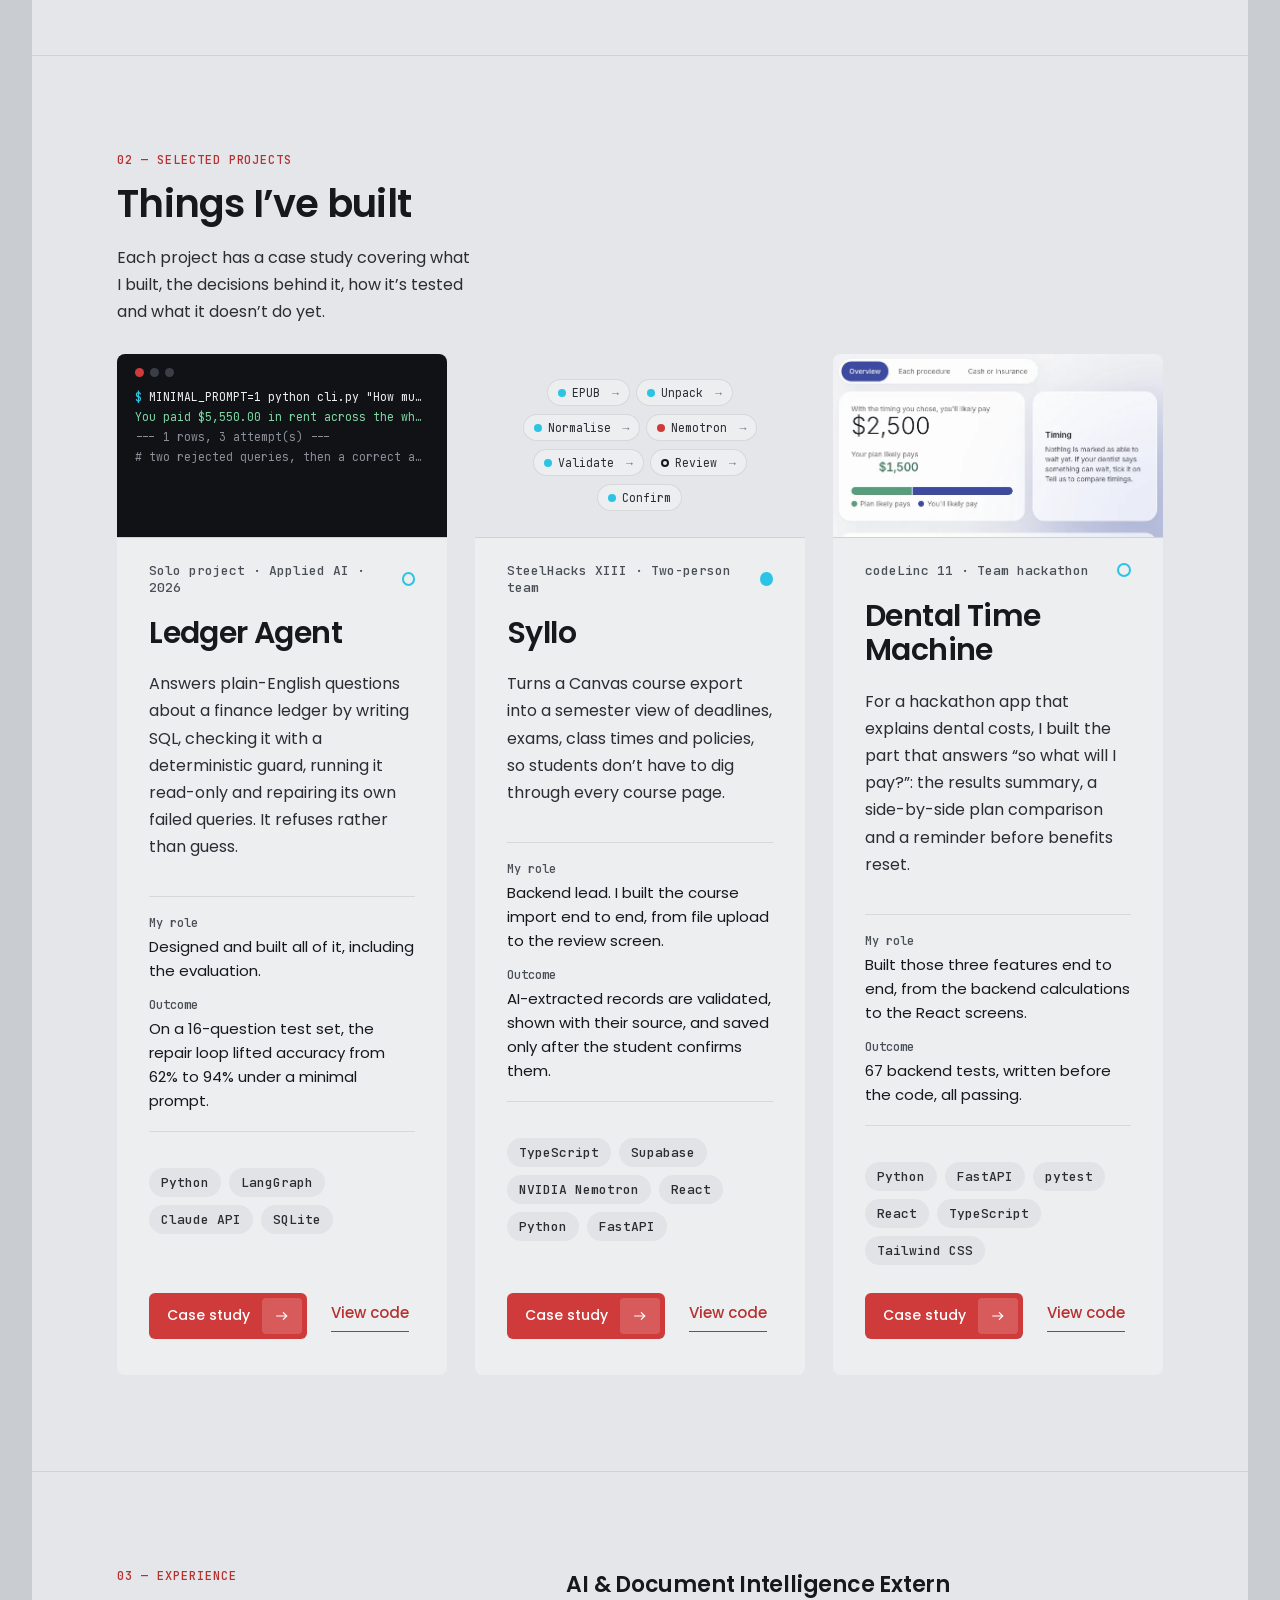
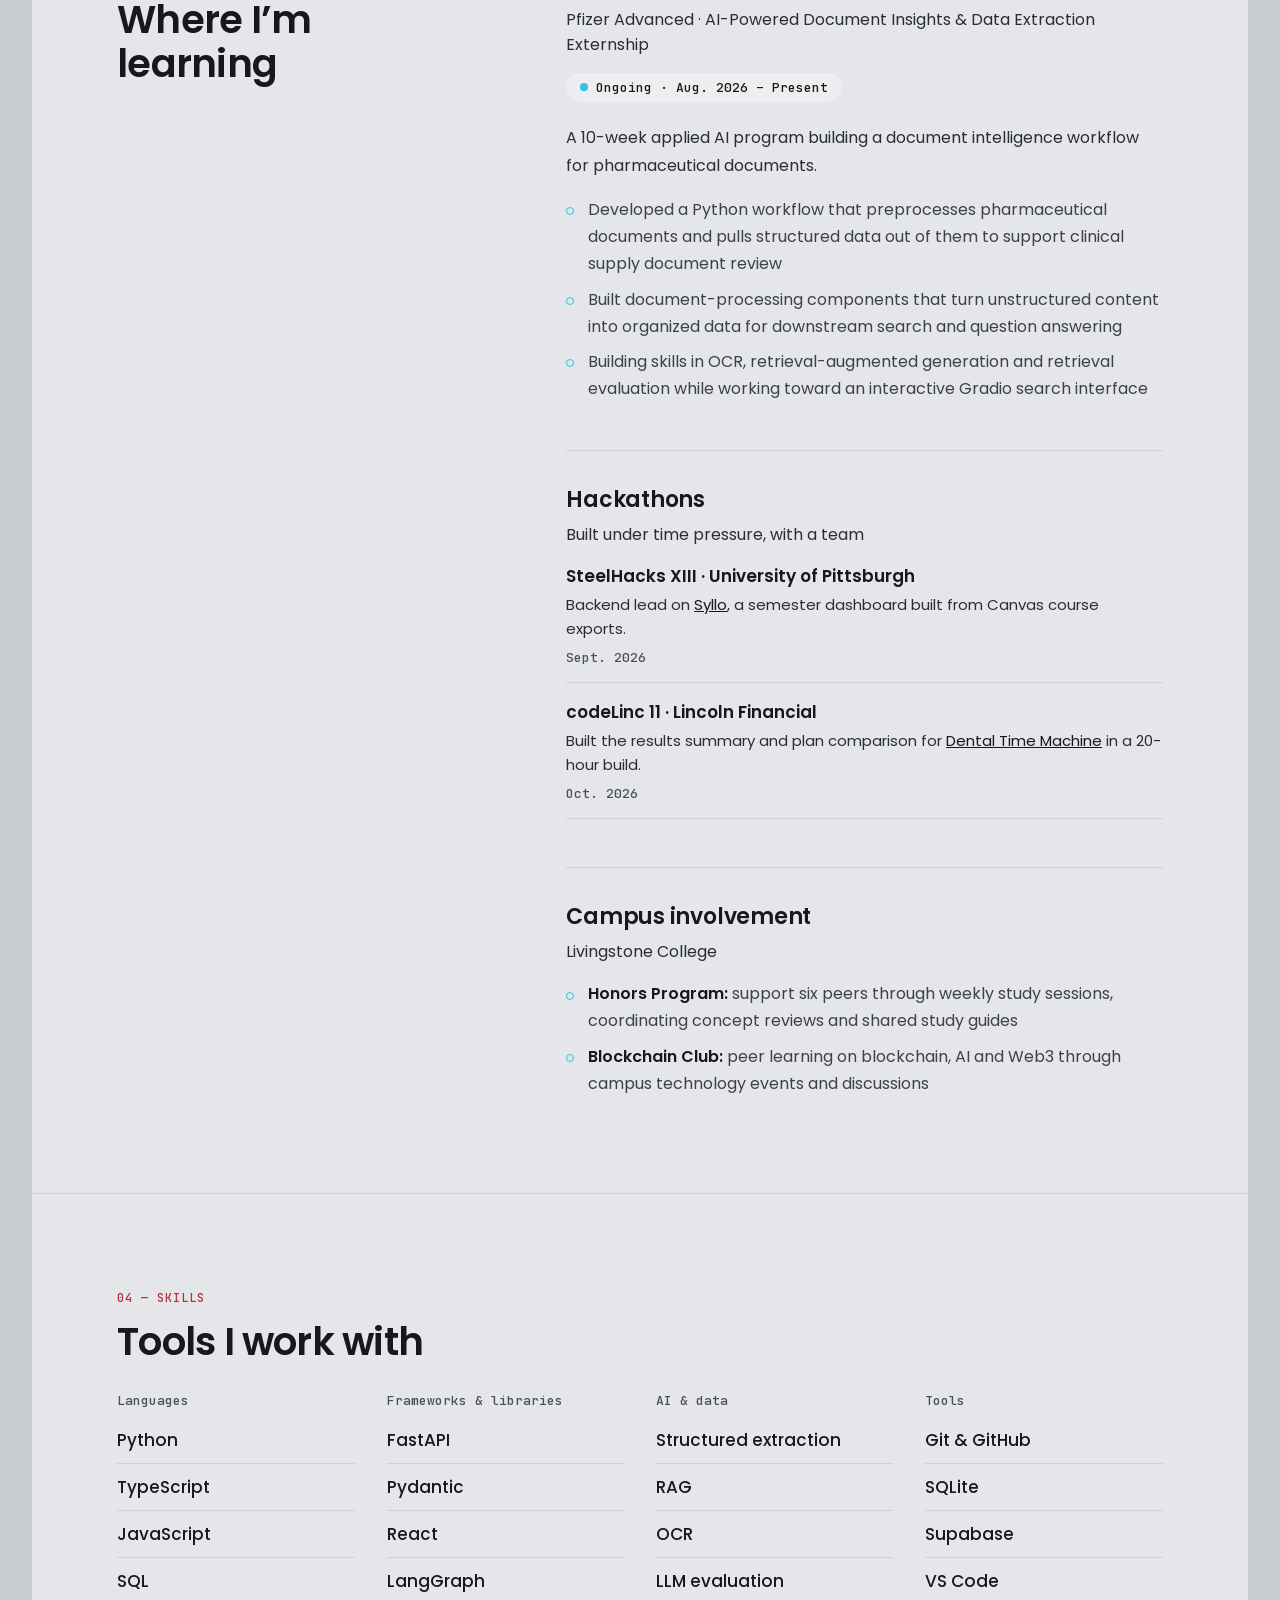
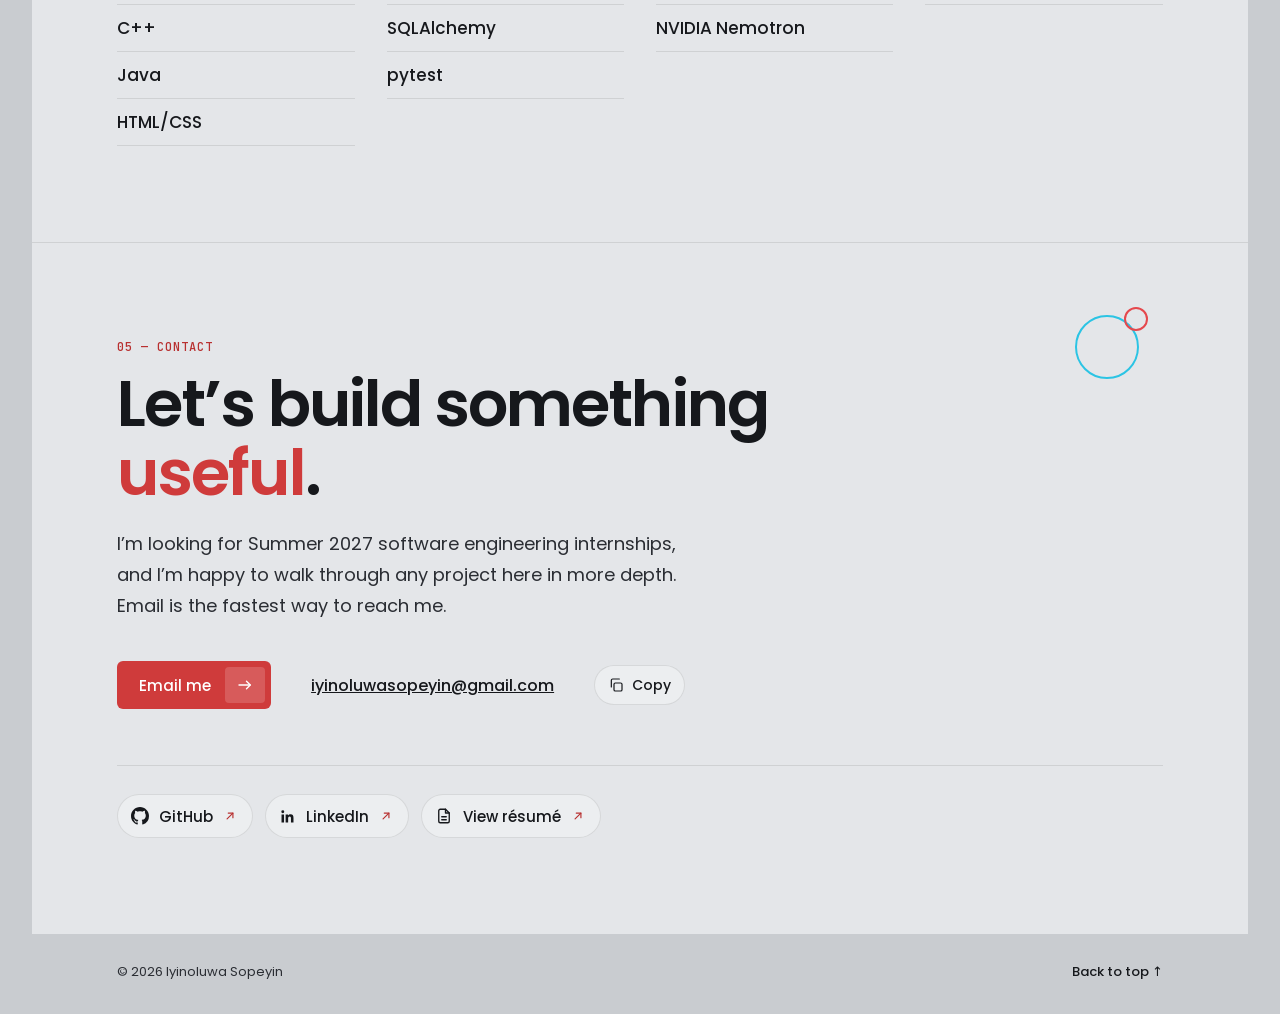
==== commit 87ac5c50: "Tighten hero greeting, enlarge portrait, halve page margins - "Hi, I'm" on one line, smaller greetin" ====
--- a/index.html
+++ b/index.html
@@ -61,8 +61,8 @@
   <div class="h-left">
     <p class="avail"><span class="status-dot" aria-hidden="true"></span>Open to Summer 2027 internships</p>
     <h1 class="greeting">
-      <span>Hi,</span>
-      <span>I’m <span class="accent">Iyinoluwa</span></span>
+      <span>Hi, I’m</span>
+      <span class="accent">Iyinoluwa</span>
     </h1>
     <p class="tagline">Computer Science student building backend systems and applied-AI tools</p>
     <div class="hero-actions">
--- a/css/styles.css
+++ b/css/styles.css
@@ -67,14 +67,14 @@
 .sr-only{position:absolute;width:1px;height:1px;padding:0;margin:-1px;overflow:hidden;clip:rect(0,0,0,0);white-space:nowrap;border:0}
 .content [id]{scroll-margin-top:80px}
 
-.pf{font-family:'Poppins',system-ui,sans-serif;color:var(--ink);padding:48px 64px 64px;-webkit-font-smoothing:antialiased}
+.pf{font-family:'Poppins',system-ui,sans-serif;color:var(--ink);padding:24px 32px 32px;-webkit-font-smoothing:antialiased}
 .sheet{background:var(--sheet);max-width:1440px;margin:0 auto;transition:background-color .3s ease}
 .accent{color:var(--accent)}
 
 /* ==========================================================================
    Hero
    ========================================================================== */
-.hero{position:relative;overflow:hidden;aspect-ratio:1.41/1;min-height:700px;max-height:900px}
+.hero{position:relative;overflow:hidden;width:100%;aspect-ratio:1.41/1;min-height:700px;max-height:900px}
 .topbar{position:absolute;top:0;left:0;right:0;z-index:4;display:flex;align-items:center;gap:56px;padding:34px 7% 0}
 .topbar-end{display:flex;align-items:center;gap:12px}
 .logo{text-decoration:none;font-size:21px;font-weight:600;letter-spacing:-0.01em;color:var(--ink)}
@@ -96,7 +96,7 @@
 .float-nav .theme-toggle{width:36px;height:36px}
 .panel{position:absolute;left:21%;width:44%;top:17%;bottom:0;background:var(--panel)}
 .h-left{position:absolute;left:7%;top:28%;width:22%;z-index:2}
-.h-portrait{position:absolute;bottom:0;left:47.5%;transform:translateX(-46%);height:79%;aspect-ratio:1084/1451;z-index:1}
+.h-portrait{position:absolute;bottom:0;left:47.5%;transform:translateX(-46%);height:86%;aspect-ratio:1084/1451;z-index:1}
 .h-portrait img{display:block;width:100%;height:100%;object-fit:contain;object-position:bottom}
 .h-right{position:absolute;left:66.5%;top:26%;width:26.5%;z-index:2}
 .h-foot{position:absolute;left:7%;right:7%;bottom:5.5%;z-index:3;display:flex;justify-content:space-between;align-items:center;pointer-events:none}
@@ -106,11 +106,11 @@
 .d2{left:79.4%;top:10.6%;width:2.1%;aspect-ratio:1;border:2px solid var(--coral)}
 .d3{left:86.6%;top:21.4%;width:2.5%;aspect-ratio:1;background:var(--cyan)}
 
-.greeting{font-family:'Poppins',system-ui,sans-serif;font-weight:700;font-size:clamp(46px,5vw,72px);line-height:1.12;letter-spacing:-0.02em;color:var(--ink)}
+.greeting{font-family:'Poppins',system-ui,sans-serif;font-weight:700;font-size:clamp(40px,4.3vw,62px);line-height:1.12;letter-spacing:-0.02em;color:var(--ink)}
 .greeting > span{display:block}
-.tagline{margin-top:18px;font-size:clamp(17px,1.45vw,21px);font-weight:500;line-height:1.45;color:var(--ink);max-width:340px}
+.tagline{margin-top:18px;font-size:clamp(17px,1.45vw,21px);font-weight:500;line-height:1.45;color:var(--ink);max-width:380px;text-wrap:balance}
 .hero-actions{display:flex;flex-wrap:wrap;align-items:center;gap:16px 28px;margin-top:40px}
-.avail{display:inline-flex;align-items:center;gap:8px;margin-bottom:22px;padding:6px 14px;border-radius:999px;background:var(--menu-bg);box-shadow:inset 0 0 0 1px var(--line);font-size:13px;font-weight:500;color:var(--ink)}
+.avail{display:inline-flex;align-items:center;gap:8px;white-space:nowrap;margin-bottom:22px;padding:6px 14px;border-radius:999px;background:var(--menu-bg);box-shadow:inset 0 0 0 1px var(--line);font-size:13px;font-weight:500;color:var(--ink)}
 .intro-links{display:flex;flex-wrap:wrap;align-items:center;gap:12px 20px;margin-top:28px}
 .intro-icons{display:inline-flex;gap:12px}
 .icon-link{display:inline-flex;align-items:center;justify-content:center;width:44px;height:44px;border-radius:50%;background:var(--menu-bg);box-shadow:inset 0 0 0 1px var(--line);color:var(--ink);transition:background-color .2s ease,color .2s ease,transform .2s ease}
@@ -166,7 +166,7 @@
 /* ==========================================================================
    Sections
    ========================================================================== */
-.content{margin-top:48px}
+.content{margin-top:24px}
 .sec{display:grid;grid-template-columns:repeat(12,minmax(0,1fr));column-gap:32px;row-gap:28px;padding:96px 7%;border-top:1px solid var(--line)}
 .sec:first-child{border-top:0}
 .sec-head{grid-column:1 / span 4}
@@ -320,7 +320,7 @@
 .code{margin:0;overflow-x:auto;padding:22px 24px;border-radius:6px;background:#101216;box-shadow:inset 0 0 0 1px var(--line);color:#E4E6E9;font-family:var(--mono);font-size:13px;line-height:1.65}
 .note{font-size:13px;line-height:1.6;color:var(--muted)}
 .bars + .note{margin:12px 0 18px}
-.case-next{max-width:1440px;margin:48px auto 0;display:flex;justify-content:space-between;align-items:center;gap:16px;flex-wrap:wrap;padding:40px 7%;background:var(--sheet)}
+.case-next{max-width:1440px;margin:24px auto 0;display:flex;justify-content:space-between;align-items:center;gap:16px;flex-wrap:wrap;padding:40px 7%;background:var(--sheet)}
 .case-next p{font-size:13px;color:var(--muted)}
 .case-next-link{display:inline-flex;align-items:center;gap:10px;margin-top:6px;font-size:clamp(22px,2.4vw,30px);font-weight:600;letter-spacing:-0.02em;text-decoration:none}
 .case-next-link svg{transition:transform .2s ease}
@@ -378,14 +378,15 @@
   .hero-actions .tlink{display:none}
   .intro-links{gap:12px 14px}
   .h-left{top:24%}
-  .greeting{font-size:clamp(40px,4.4vw,56px)}
+  .greeting{font-size:clamp(36px,3.9vw,50px)}
+  .avail{font-size:12px;padding:6px 12px}
 }
 
 /* ==========================================================================
    Tablet and below
    ========================================================================== */
 @media (max-width: 1023px){
-  .pf{padding:24px 24px 40px}
+  .pf{padding:12px 12px 20px}
   .hero{aspect-ratio:auto;min-height:0;max-height:none;display:flex;flex-direction:column;padding:0 6% 32px}
   .topbar{position:relative;padding:26px 0 0;gap:24px}
   .topbar .email{display:inline}
@@ -395,8 +396,8 @@
   .panel{display:none}
   .h-left,.h-right{position:relative;left:auto;top:auto;width:auto}
   .h-left{top:auto;margin-top:56px;max-width:520px}
-  .greeting{font-size:clamp(44px,8vw,60px)}
-  .h-portrait{position:relative;left:auto;bottom:auto;transform:none;height:auto;width:min(100%,460px);margin:44px auto 0;padding-top:24px}
+  .greeting{font-size:clamp(38px,7vw,52px)}
+  .h-portrait{position:relative;left:auto;bottom:auto;transform:none;height:auto;width:min(100%,520px);margin:44px auto 0;padding-top:24px}
   .h-portrait::before{content:'';position:absolute;inset:14% 4% 0 4%;background:var(--panel);z-index:-1}
   .h-portrait img{height:auto}
   .h-right{margin-top:40px;max-width:520px}
@@ -424,7 +425,7 @@
    Phone
    ========================================================================== */
 @media (max-width: 560px){
-  .pf{padding:12px 12px 28px}
+  .pf{padding:6px 6px 14px}
   .hero{padding:0 20px 24px}
   .topbar .email{display:none}
   .h-left{margin-top:44px}
